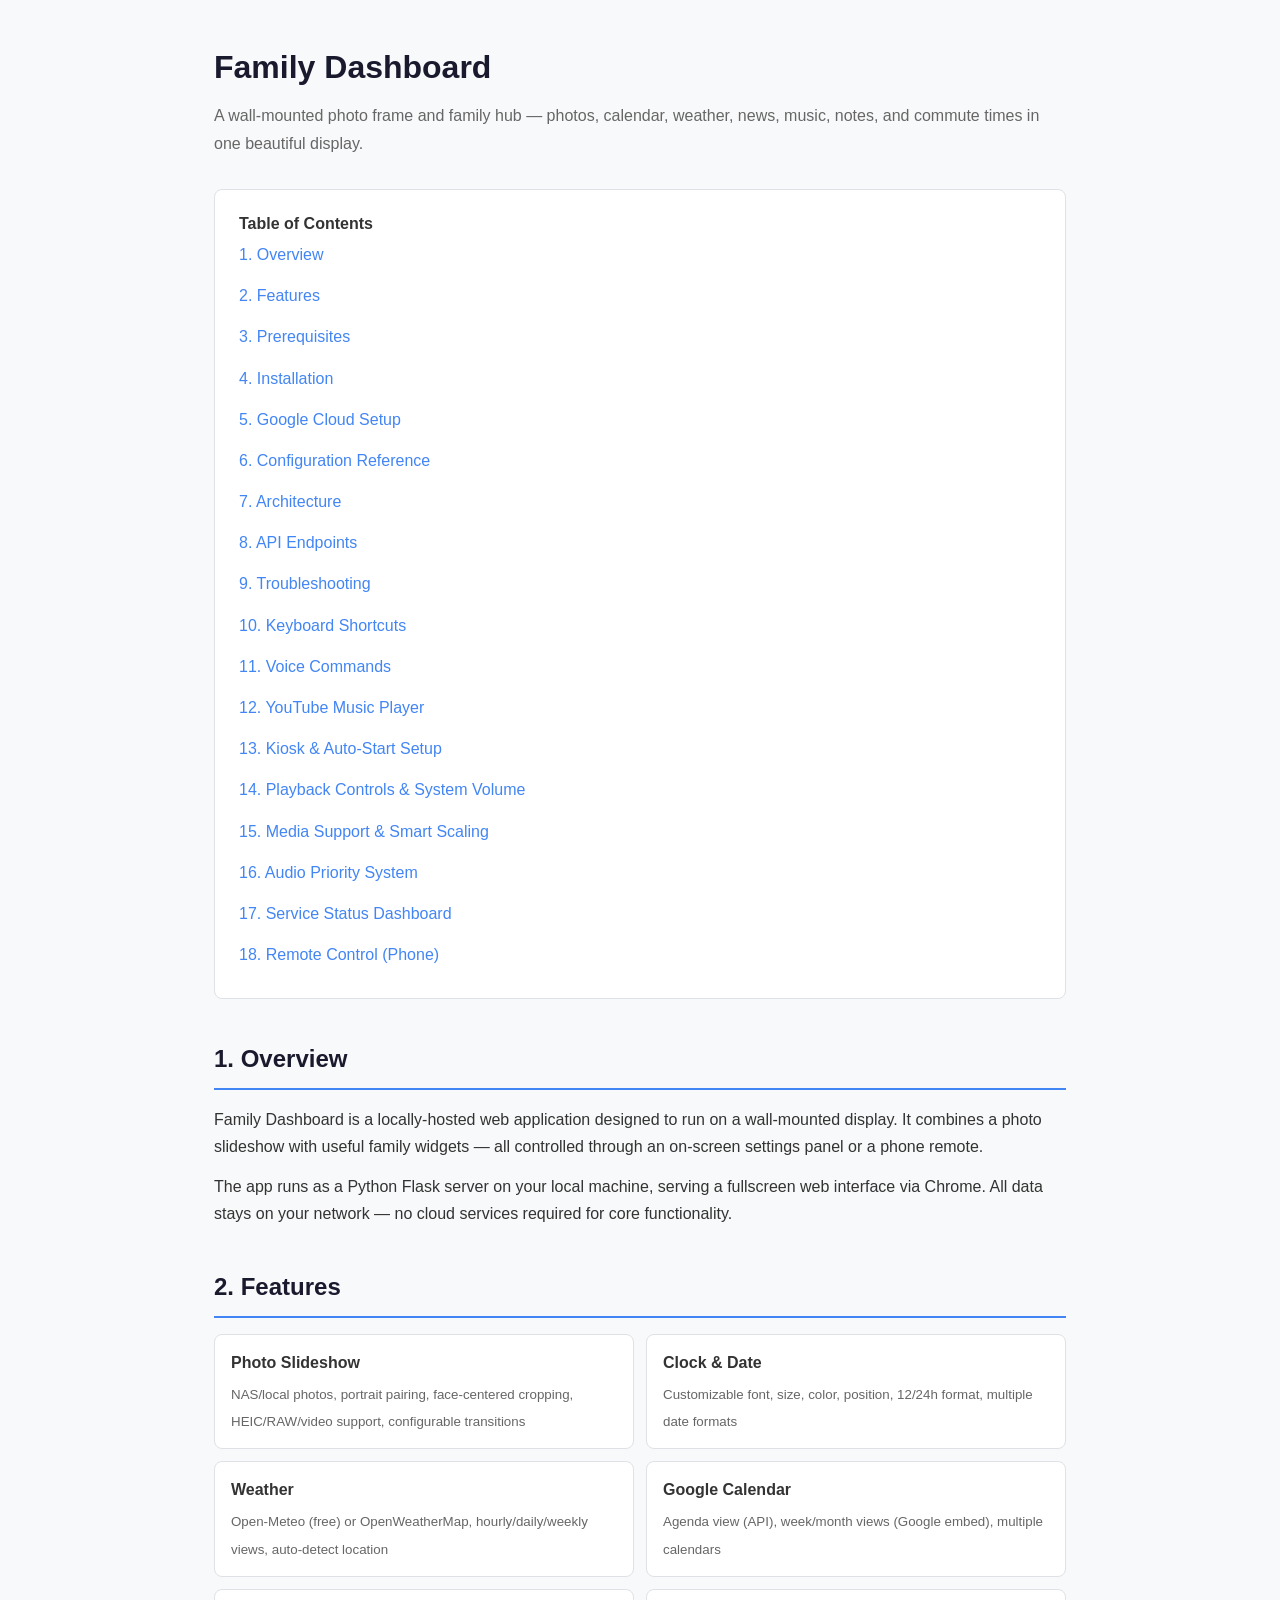
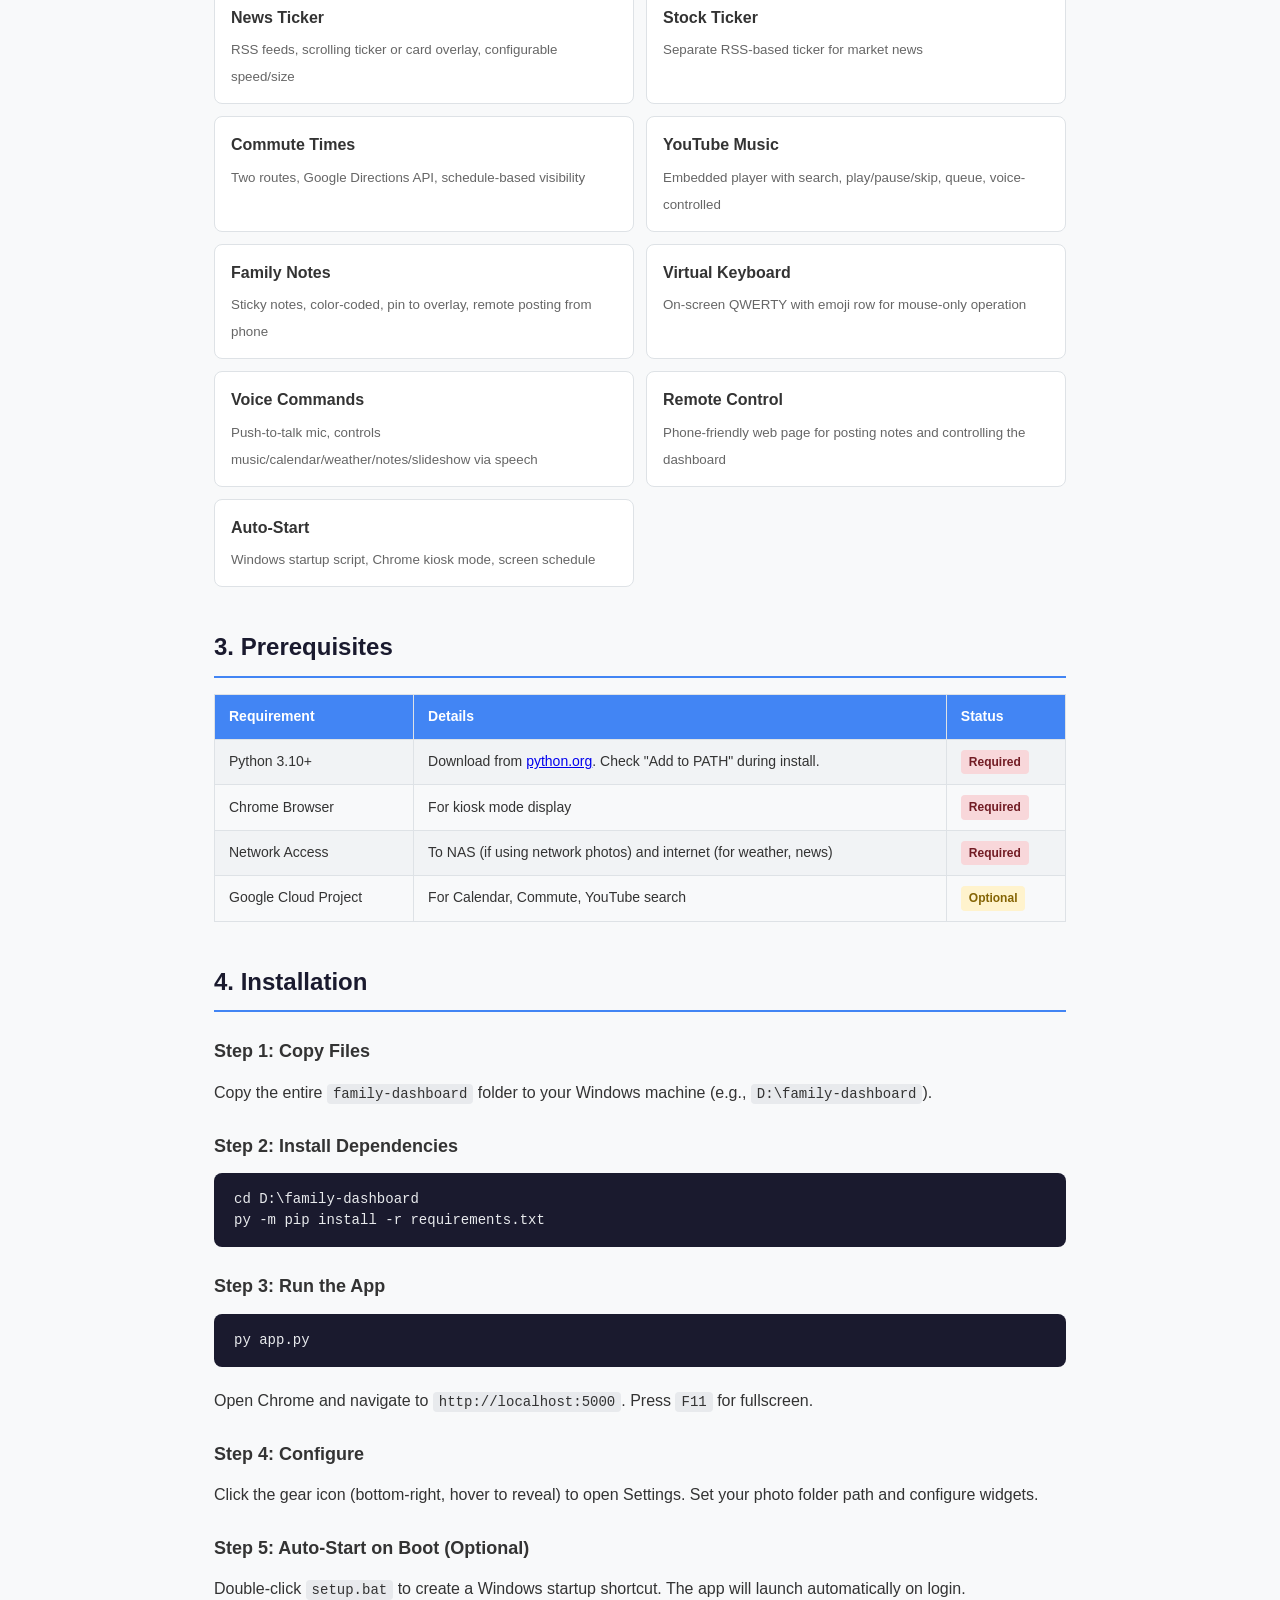
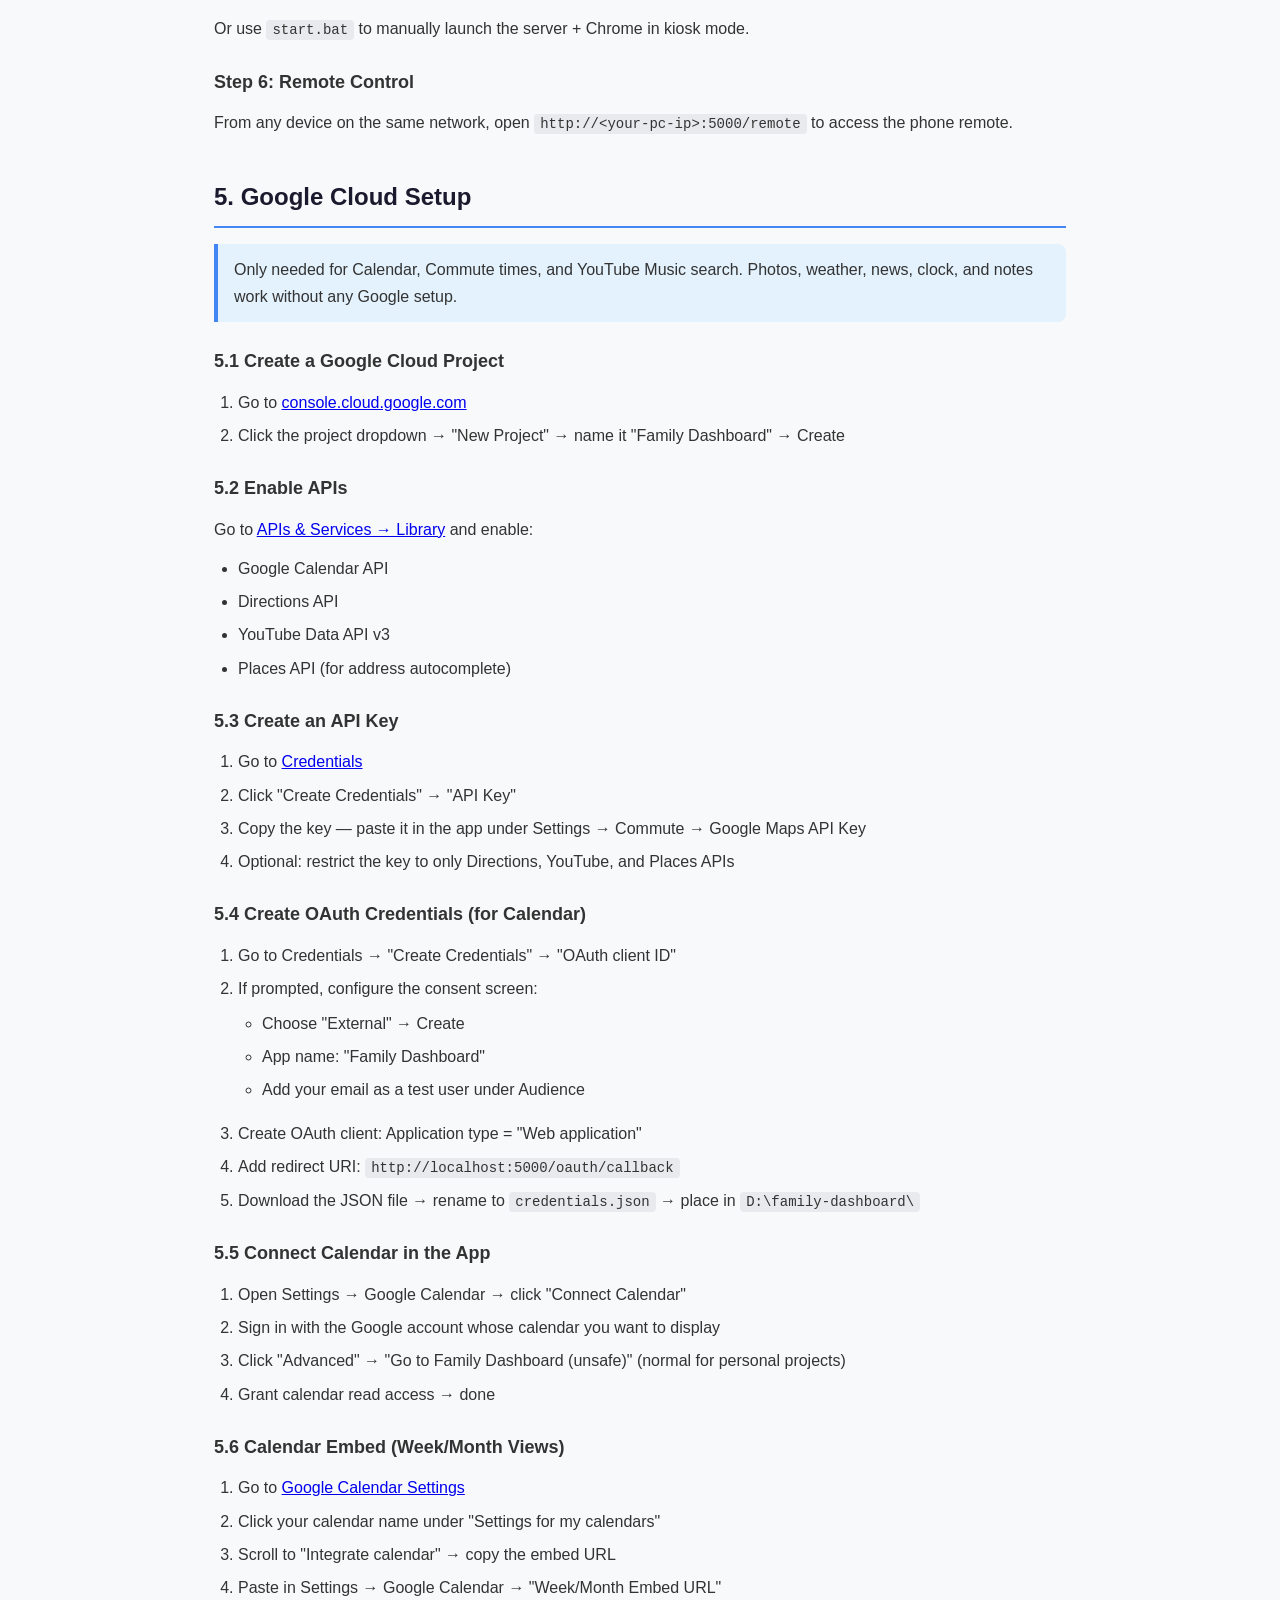
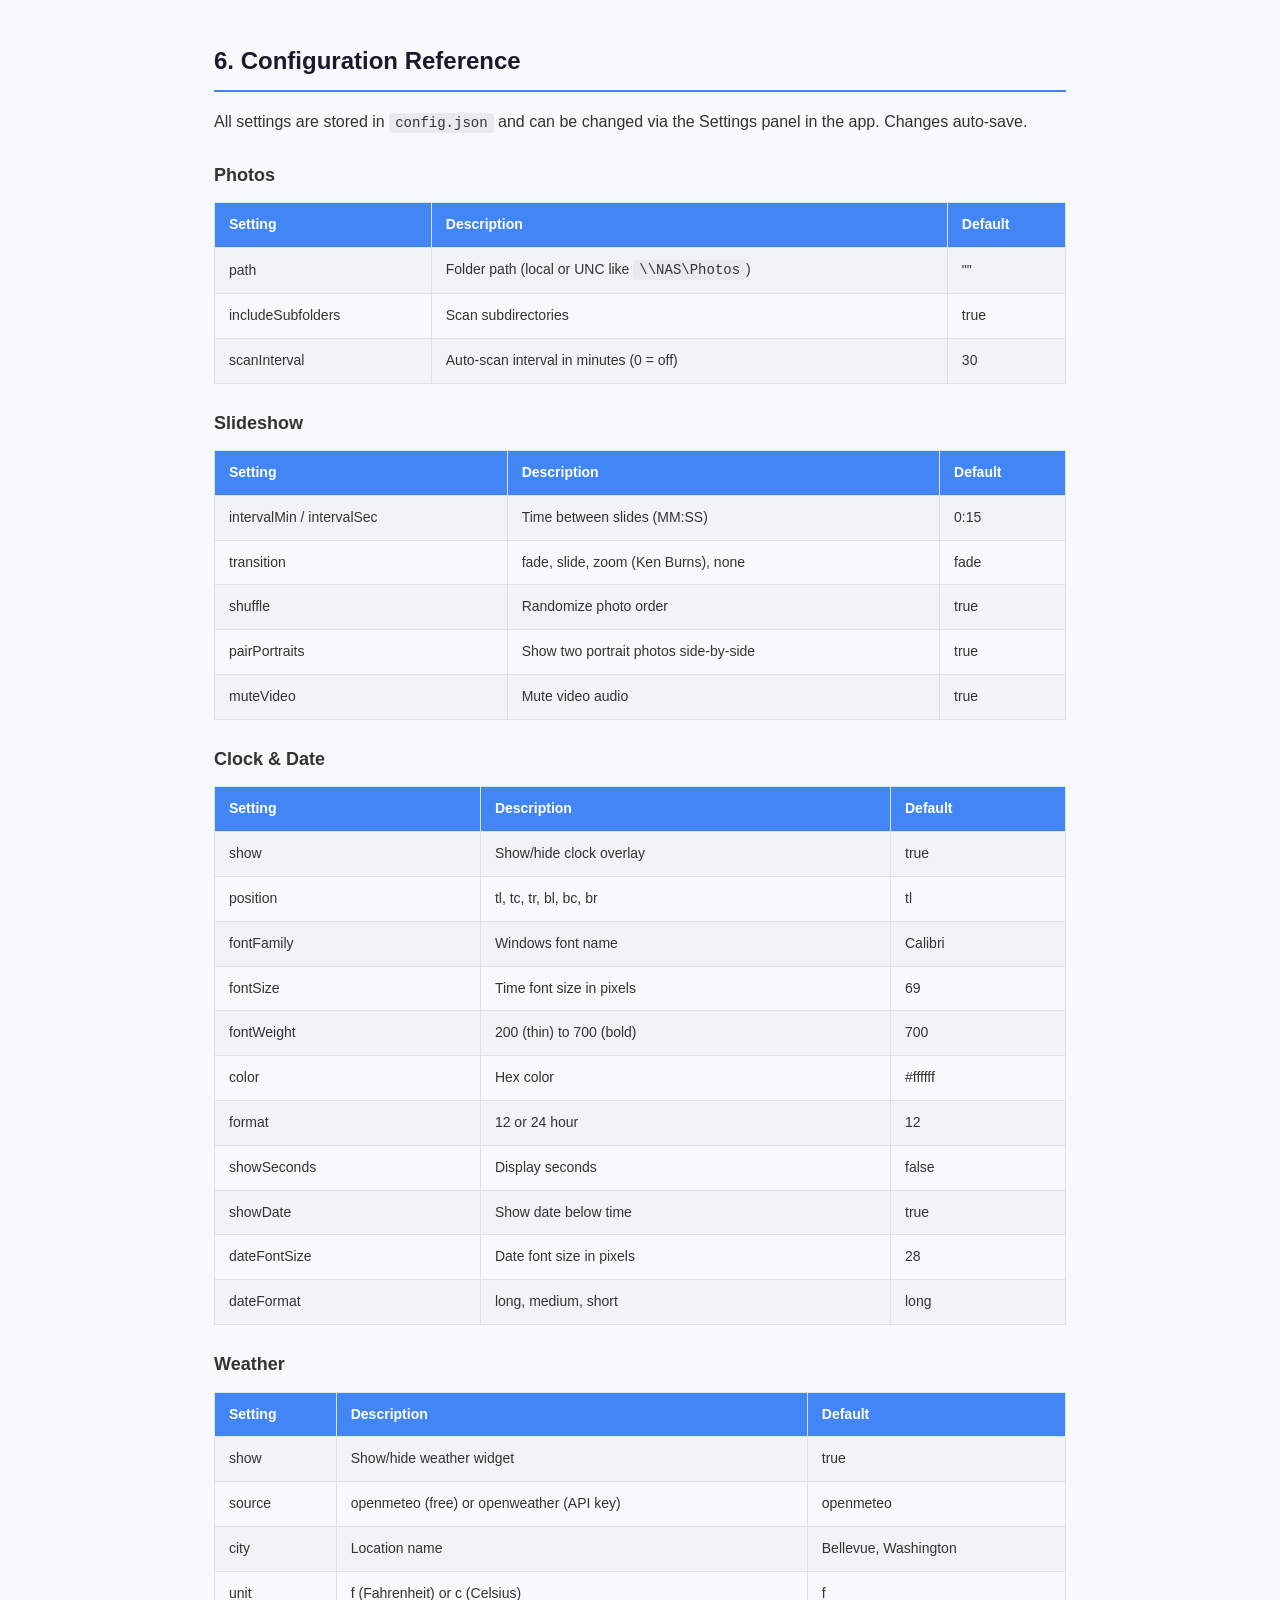
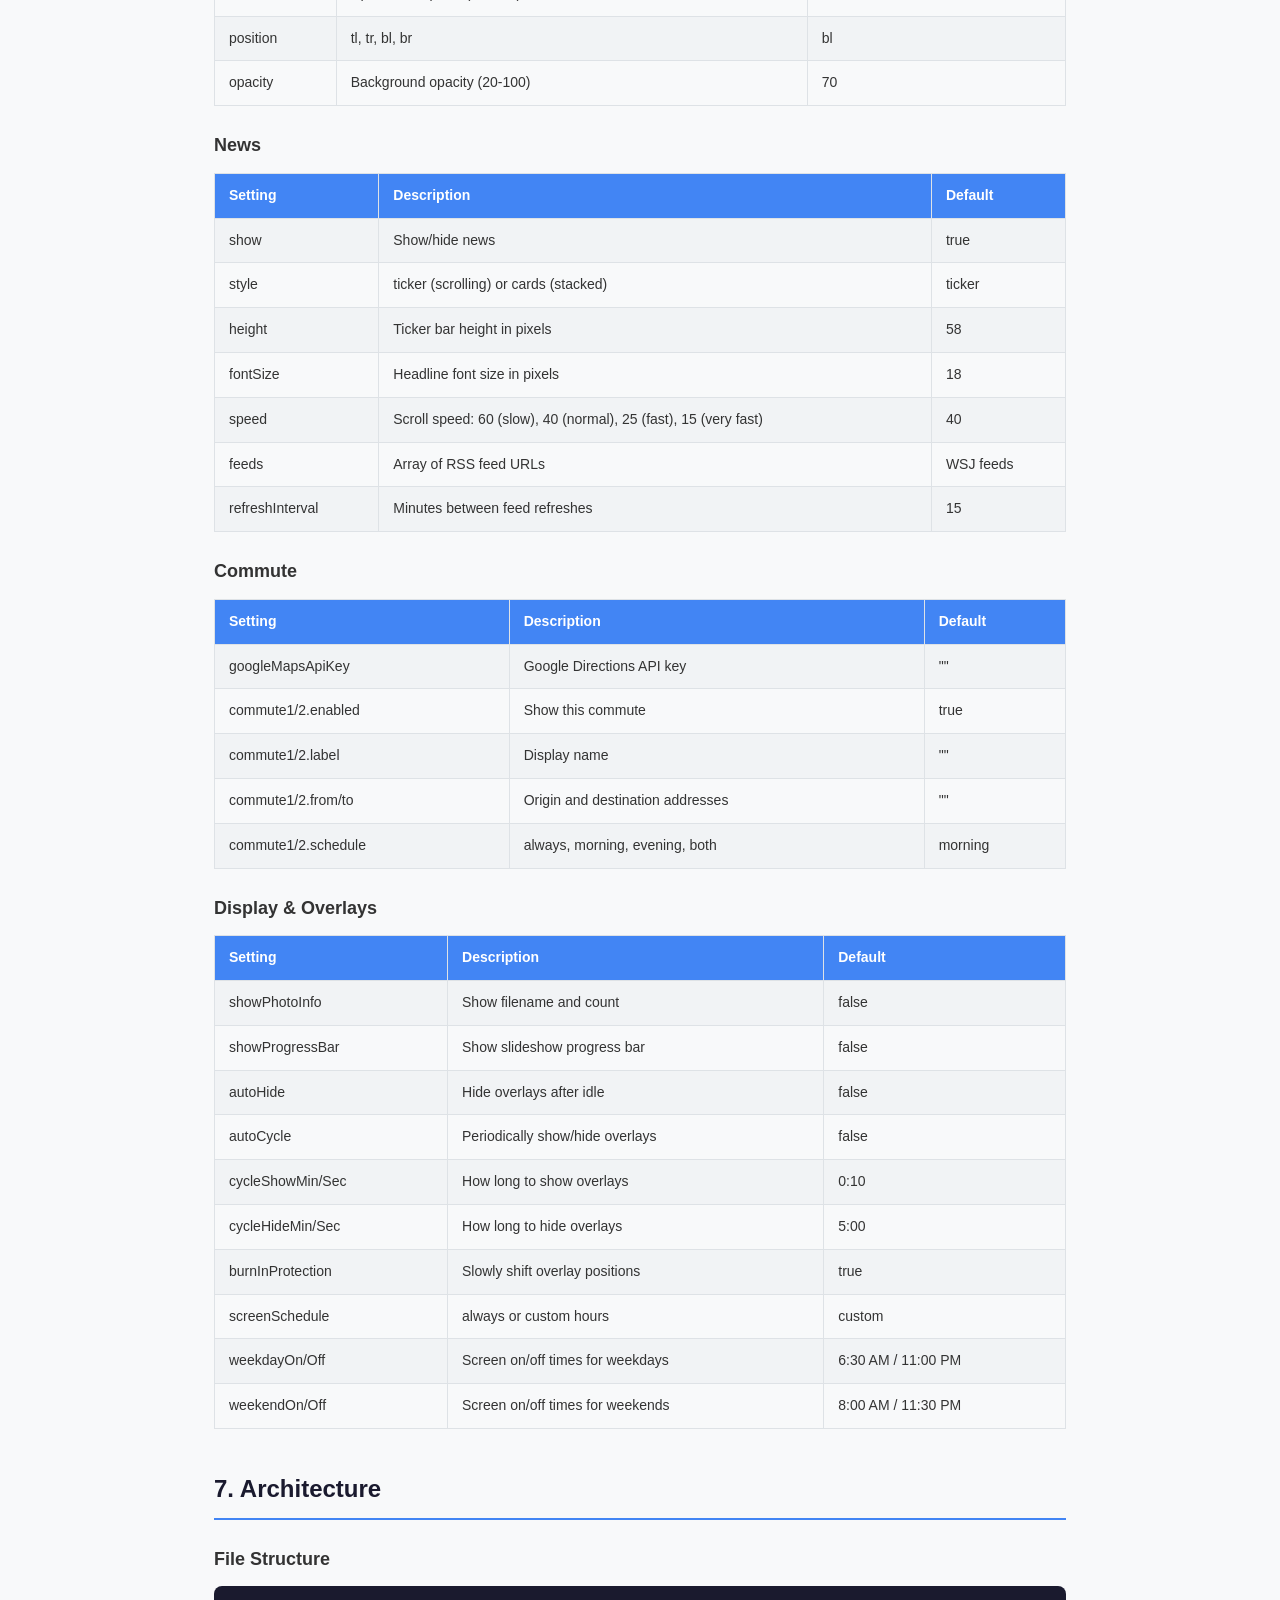
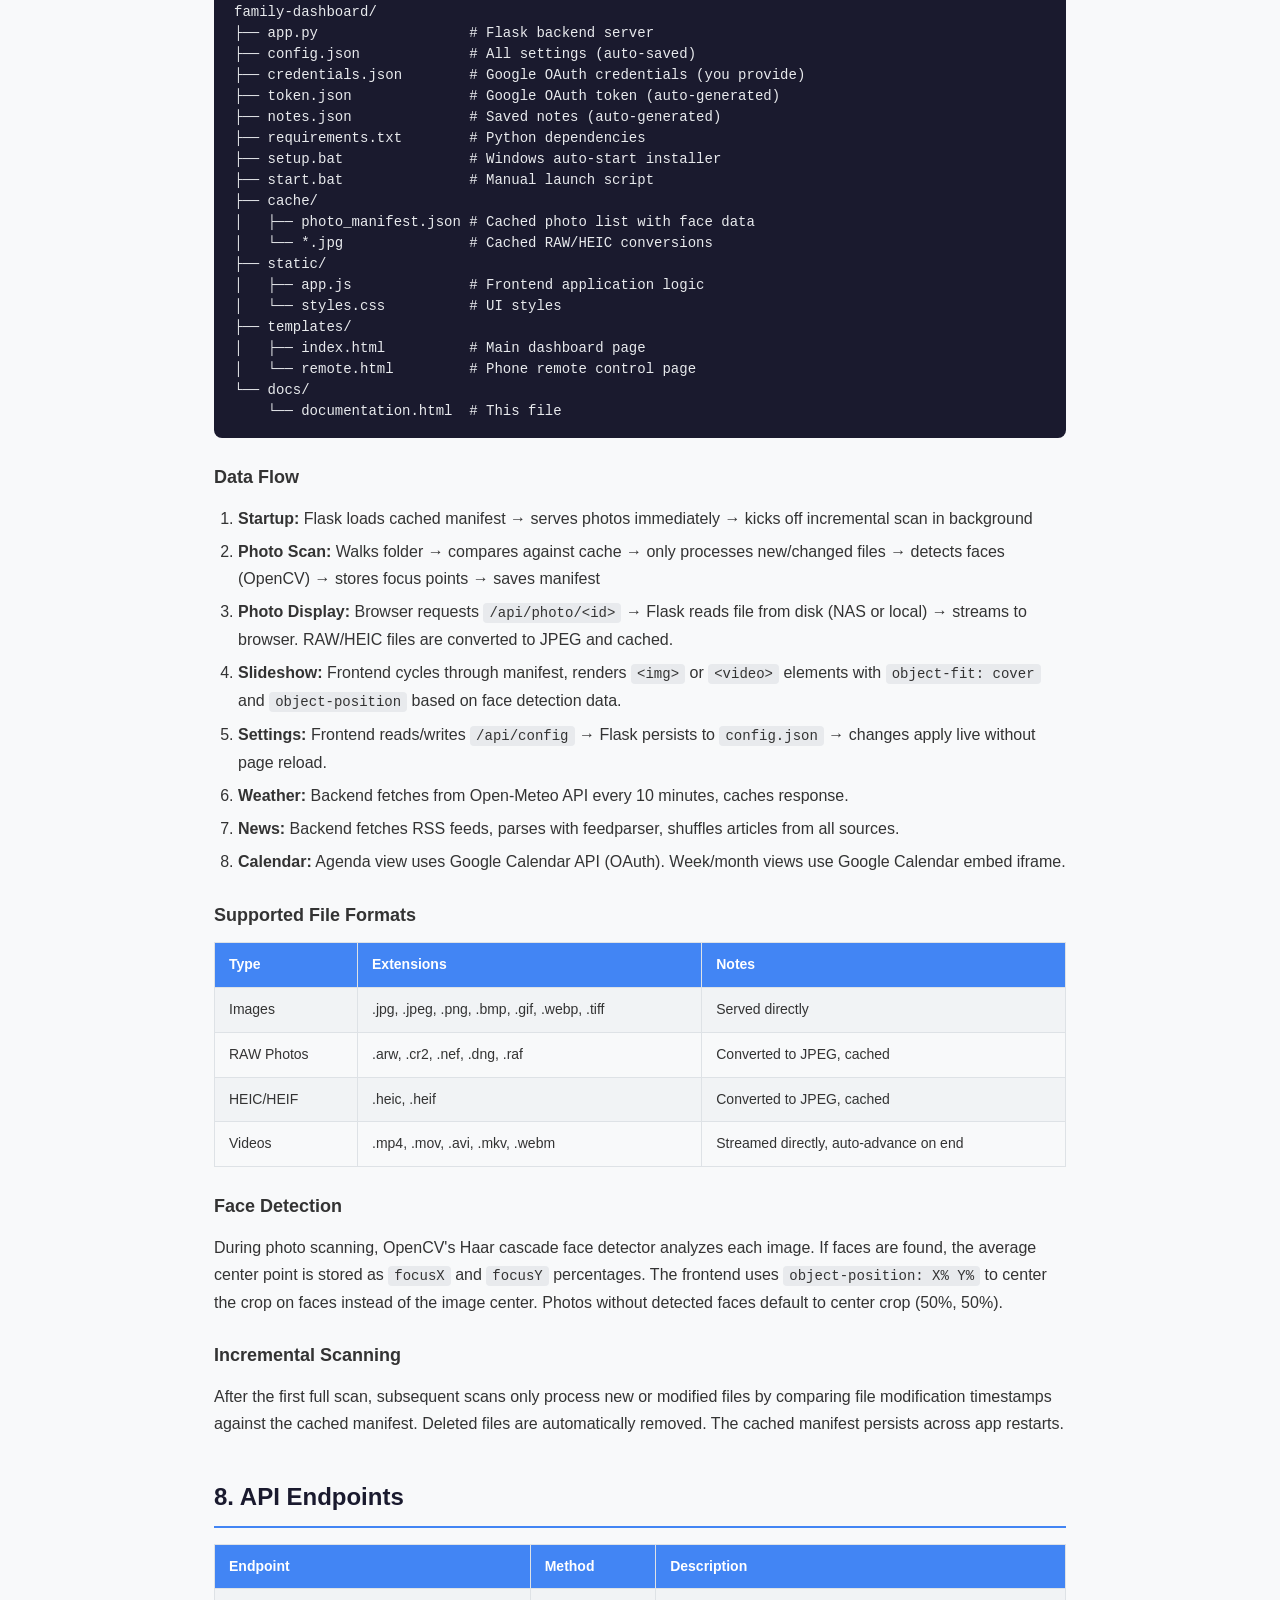
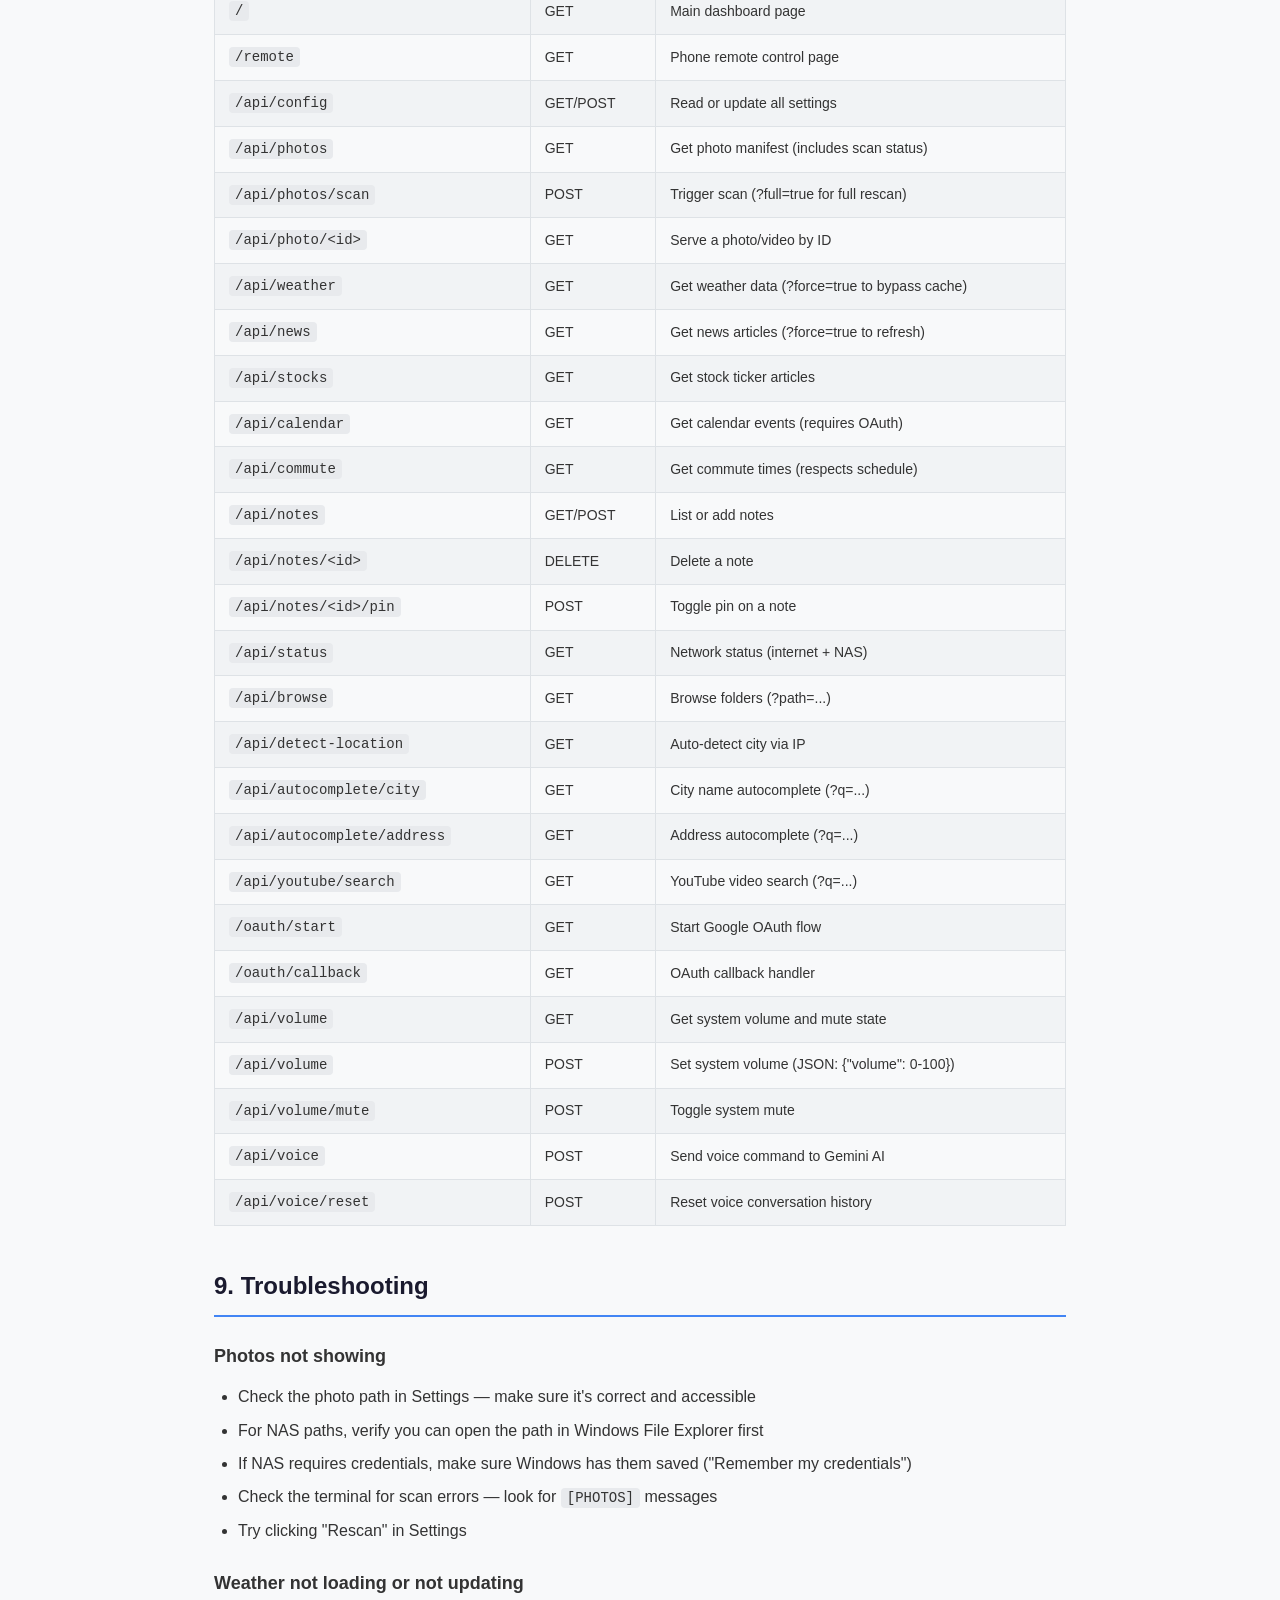
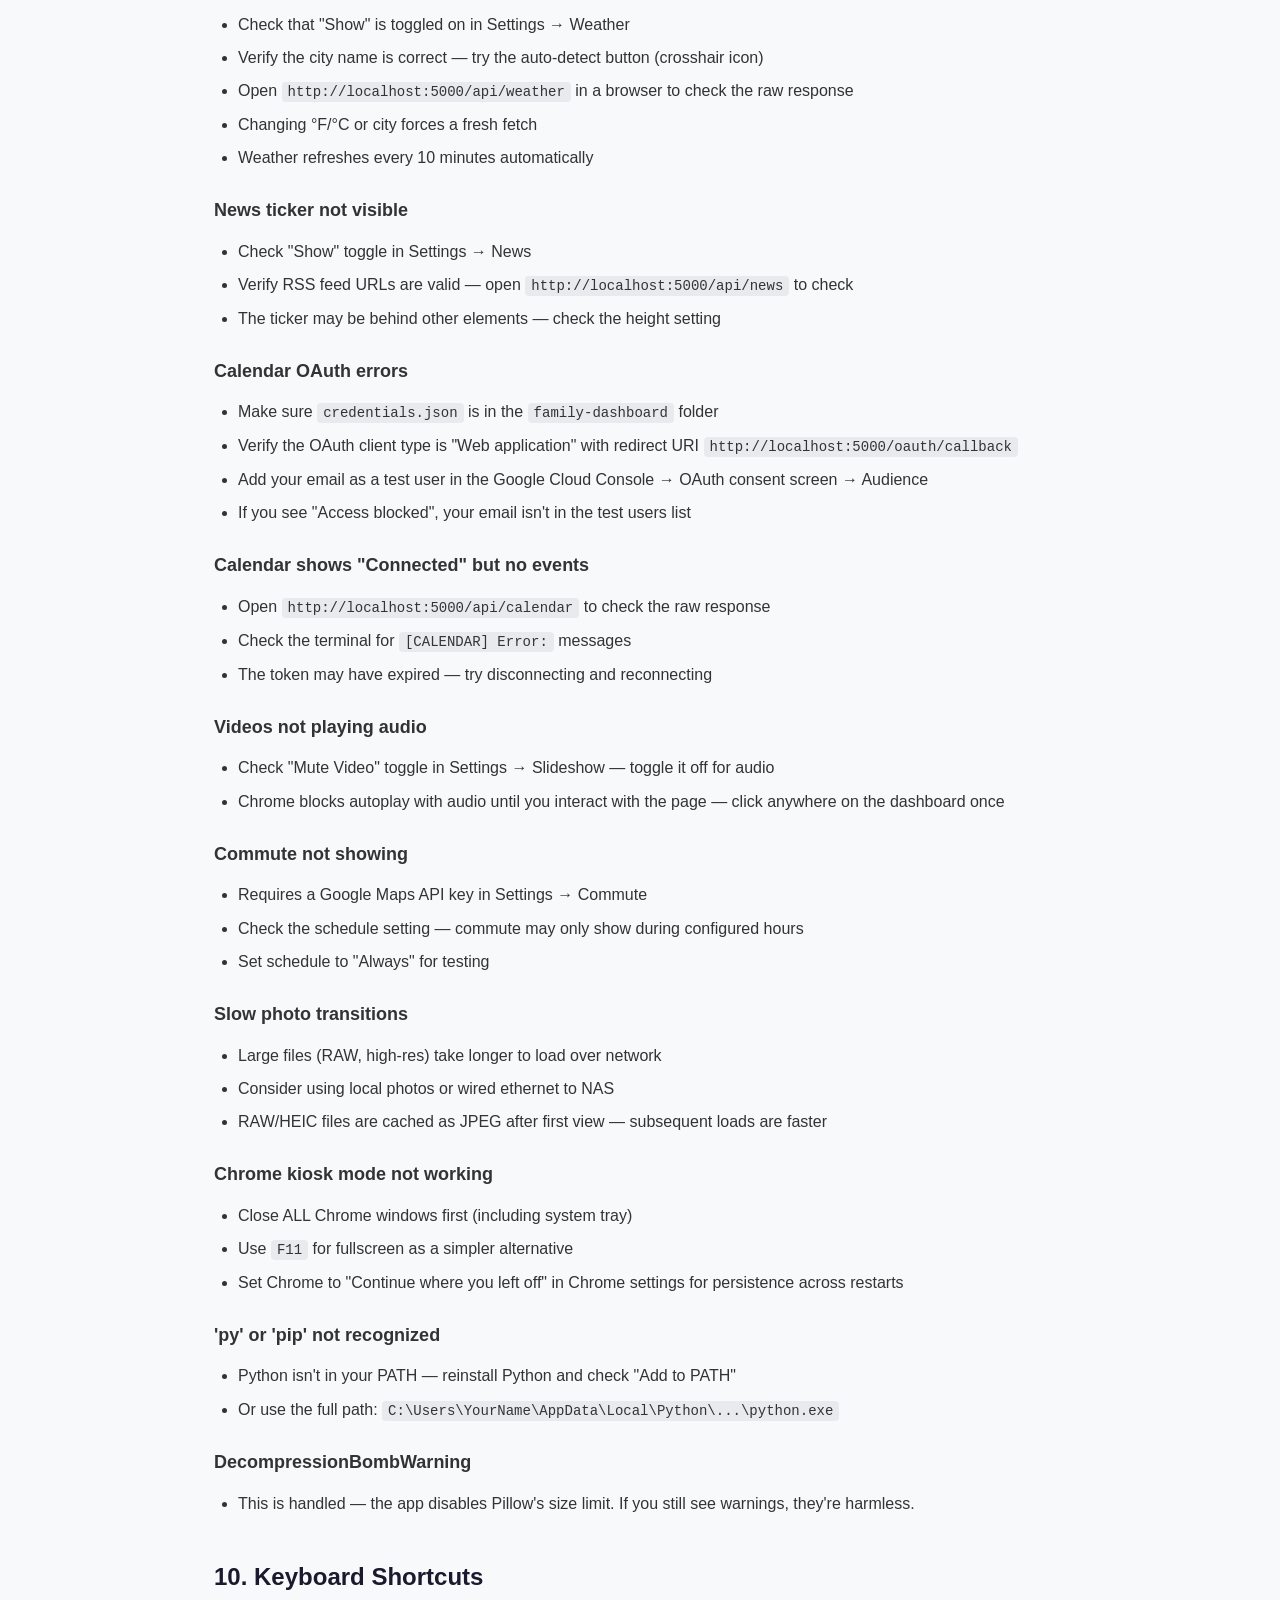
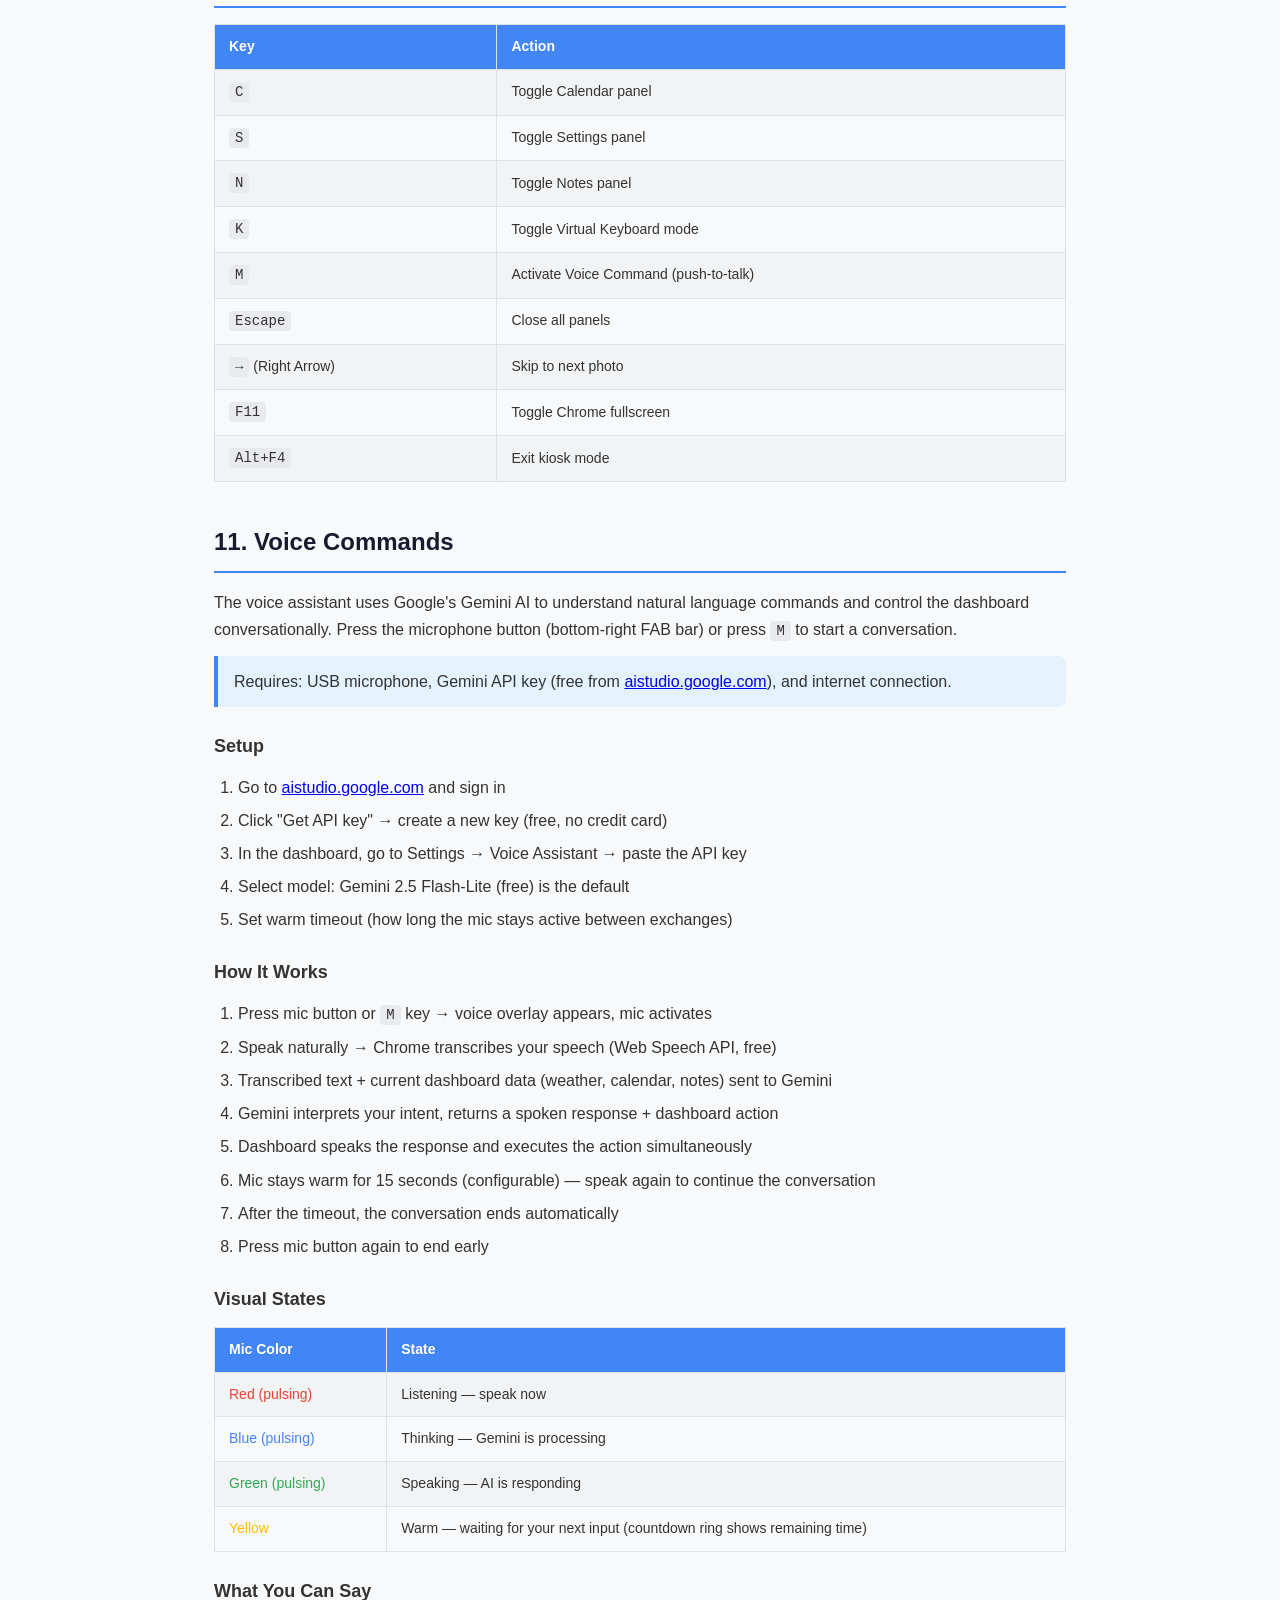
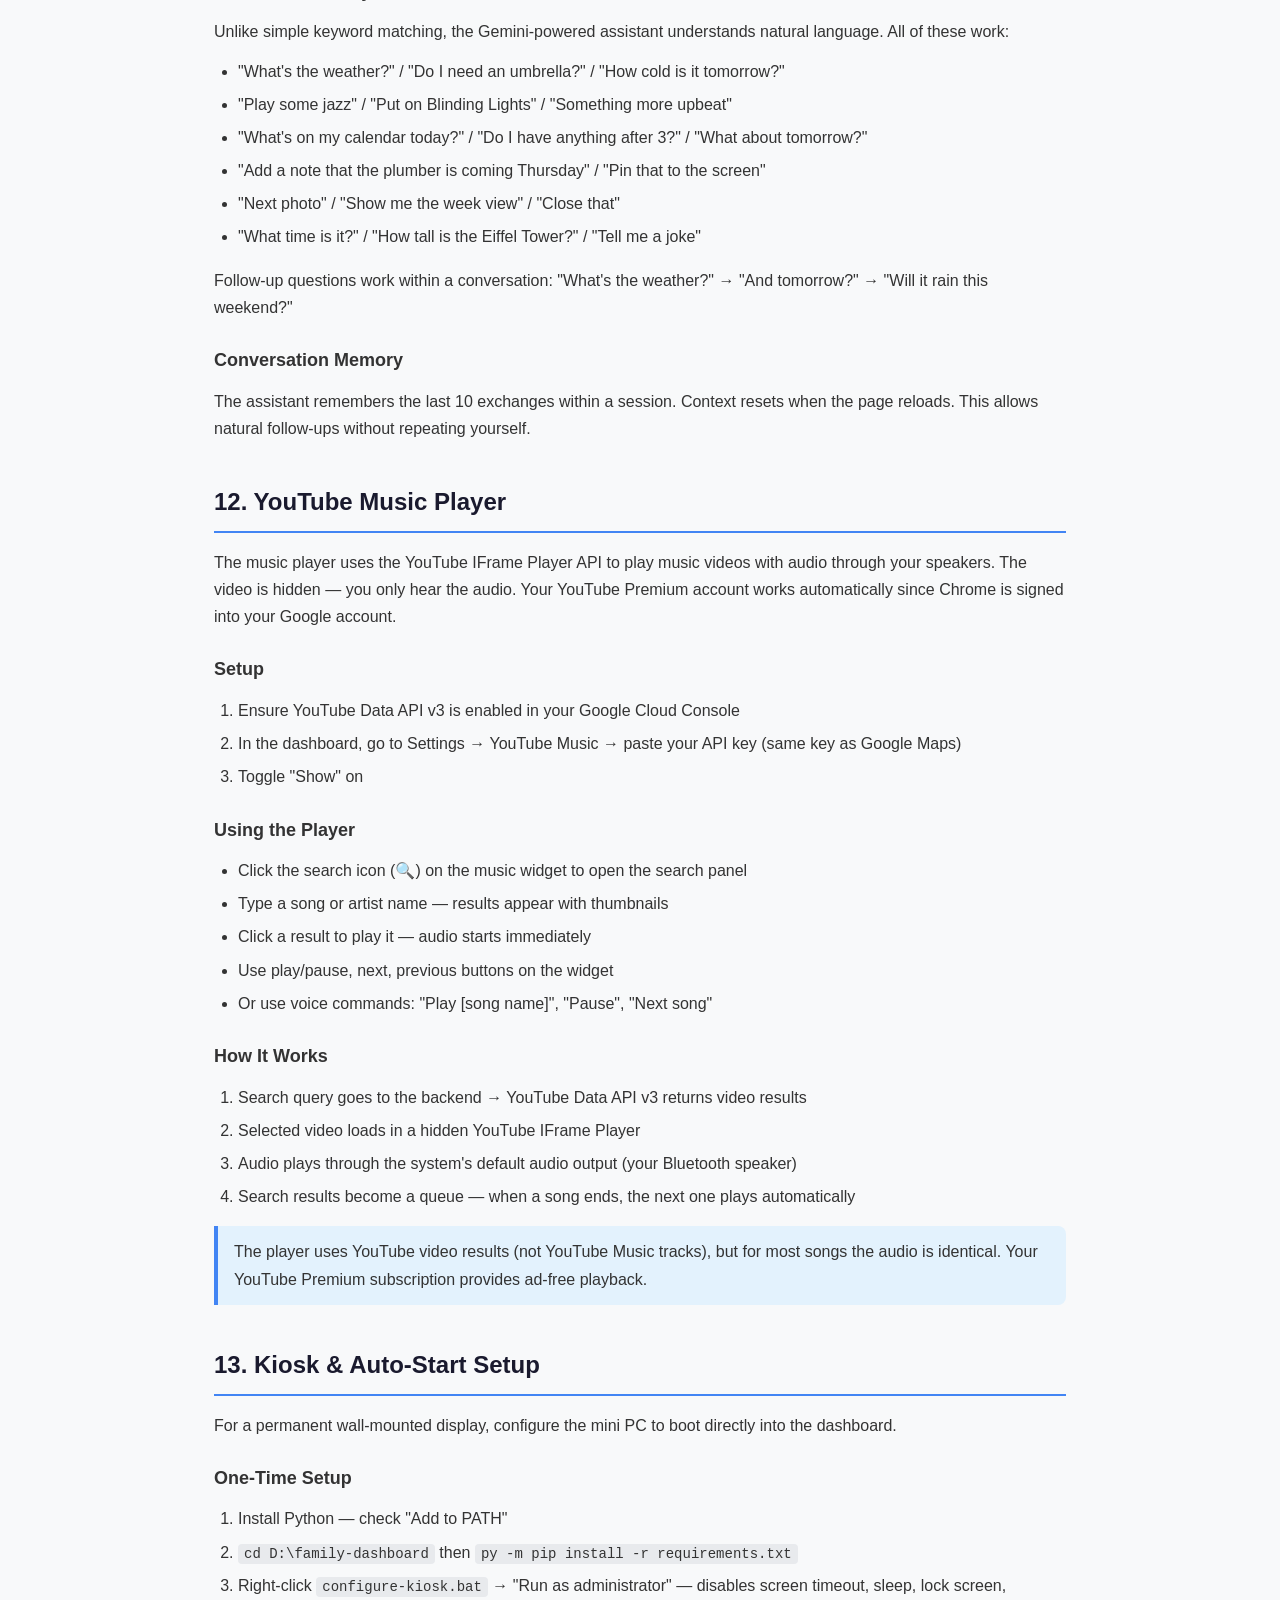
==== docs/documentation.html @ a59045c4 "feat: Family Dashboard v1.0 Wall-mounted photo frame and family hub with photo slideshow, weather, c" ====
<!DOCTYPE html>
<html lang="en">
<head>
<meta charset="UTF-8">
<meta name="viewport" content="width=device-width, initial-scale=1.0">
<title>Family Dashboard — Documentation</title>
<style>
* { margin: 0; padding: 0; box-sizing: border-box; }
body { font-family: 'Segoe UI', Arial, sans-serif; background: #f8f9fa; color: #333; line-height: 1.7; }
.container { max-width: 900px; margin: 0 auto; padding: 40px 24px; }
h1 { font-size: 32px; margin-bottom: 8px; color: #1a1a2e; }
h2 { font-size: 24px; margin: 40px 0 16px; color: #1a1a2e; border-bottom: 2px solid #4285f4; padding-bottom: 8px; }
h3 { font-size: 18px; margin: 24px 0 12px; color: #333; }
p { margin-bottom: 12px; }
.subtitle { color: #666; font-size: 16px; margin-bottom: 32px; }
code { background: #e8eaed; padding: 2px 6px; border-radius: 4px; font-family: Consolas, monospace; font-size: 14px; }
pre { background: #1a1a2e; color: #e8eaed; padding: 16px 20px; border-radius: 8px; overflow-x: auto; margin: 12px 0 20px; font-size: 13px; line-height: 1.5; }
pre code { background: none; padding: 0; }
table { width: 100%; border-collapse: collapse; margin: 12px 0 20px; }
th, td { padding: 10px 14px; text-align: left; border: 1px solid #dee2e6; font-size: 14px; }
th { background: #4285f4; color: #fff; font-weight: 600; }
tr:nth-child(even) { background: #f1f3f5; }
ul, ol { margin: 8px 0 16px 24px; }
li { margin-bottom: 6px; }
.badge { display: inline-block; padding: 2px 8px; border-radius: 4px; font-size: 12px; font-weight: 600; }
.badge-free { background: #d4edda; color: #155724; }
.badge-optional { background: #fff3cd; color: #856404; }
.badge-required { background: #f8d7da; color: #721c24; }
.note { background: #e3f2fd; border-left: 4px solid #4285f4; padding: 12px 16px; border-radius: 0 8px 8px 0; margin: 12px 0 20px; }
.warning { background: #fff8e1; border-left: 4px solid #ffc107; padding: 12px 16px; border-radius: 0 8px 8px 0; margin: 12px 0 20px; }
.toc { background: #fff; border: 1px solid #dee2e6; border-radius: 8px; padding: 20px 24px; margin: 20px 0 32px; }
.toc a { color: #4285f4; text-decoration: none; }
.toc a:hover { text-decoration: underline; }
.toc ul { list-style: none; margin: 0; padding: 0; }
.toc li { padding: 4px 0; }
.toc li li { padding-left: 20px; }
.feature-grid { display: grid; grid-template-columns: 1fr 1fr; gap: 12px; margin: 16px 0; }
.feature-card { background: #fff; border: 1px solid #dee2e6; border-radius: 8px; padding: 14px 16px; }
.feature-card strong { display: block; margin-bottom: 4px; }
.feature-card small { color: #666; }
</style>
</head>
<body>
<div class="container">

<h1>Family Dashboard</h1>
<p class="subtitle">A wall-mounted photo frame and family hub — photos, calendar, weather, news, music, notes, and commute times in one beautiful display.</p>

<div class="toc">
<strong>Table of Contents</strong>
<ul>
<li><a href="#overview">1. Overview</a></li>
<li><a href="#features">2. Features</a></li>
<li><a href="#prerequisites">3. Prerequisites</a></li>
<li><a href="#installation">4. Installation</a></li>
<li><a href="#google-setup">5. Google Cloud Setup</a></li>
<li><a href="#configuration">6. Configuration Reference</a></li>
<li><a href="#architecture">7. Architecture</a></li>
<li><a href="#api">8. API Endpoints</a></li>
<li><a href="#troubleshooting">9. Troubleshooting</a></li>
<li><a href="#keyboard">10. Keyboard Shortcuts</a></li>
<li><a href="#voice">11. Voice Commands</a></li>
<li><a href="#music">12. YouTube Music Player</a></li>
<li><a href="#kiosk">13. Kiosk & Auto-Start Setup</a></li>
<li><a href="#playback">14. Playback Controls & System Volume</a></li>
<li><a href="#media">15. Media Support & Smart Scaling</a></li>
<li><a href="#audio">16. Audio Priority System</a></li>
<li><a href="#status">17. Service Status Dashboard</a></li>
<li><a href="#remote">18. Remote Control (Phone)</a></li>
</ul>
</div>

<h2 id="overview">1. Overview</h2>
<p>Family Dashboard is a locally-hosted web application designed to run on a wall-mounted display. It combines a photo slideshow with useful family widgets — all controlled through an on-screen settings panel or a phone remote.</p>
<p>The app runs as a Python Flask server on your local machine, serving a fullscreen web interface via Chrome. All data stays on your network — no cloud services required for core functionality.</p>

<h2 id="features">2. Features</h2>
<div class="feature-grid">
<div class="feature-card"><strong>Photo Slideshow</strong><small>NAS/local photos, portrait pairing, face-centered cropping, HEIC/RAW/video support, configurable transitions</small></div>
<div class="feature-card"><strong>Clock & Date</strong><small>Customizable font, size, color, position, 12/24h format, multiple date formats</small></div>
<div class="feature-card"><strong>Weather</strong><small>Open-Meteo (free) or OpenWeatherMap, hourly/daily/weekly views, auto-detect location</small></div>
<div class="feature-card"><strong>Google Calendar</strong><small>Agenda view (API), week/month views (Google embed), multiple calendars</small></div>
<div class="feature-card"><strong>News Ticker</strong><small>RSS feeds, scrolling ticker or card overlay, configurable speed/size</small></div>
<div class="feature-card"><strong>Stock Ticker</strong><small>Separate RSS-based ticker for market news</small></div>
<div class="feature-card"><strong>Commute Times</strong><small>Two routes, Google Directions API, schedule-based visibility</small></div>
<div class="feature-card"><strong>YouTube Music</strong><small>Embedded player with search, play/pause/skip, queue, voice-controlled</small></div>
<div class="feature-card"><strong>Family Notes</strong><small>Sticky notes, color-coded, pin to overlay, remote posting from phone</small></div>
<div class="feature-card"><strong>Virtual Keyboard</strong><small>On-screen QWERTY with emoji row for mouse-only operation</small></div>
<div class="feature-card"><strong>Voice Commands</strong><small>Push-to-talk mic, controls music/calendar/weather/notes/slideshow via speech</small></div>
<div class="feature-card"><strong>Remote Control</strong><small>Phone-friendly web page for posting notes and controlling the dashboard</small></div>
<div class="feature-card"><strong>Auto-Start</strong><small>Windows startup script, Chrome kiosk mode, screen schedule</small></div>
</div>

<h2 id="prerequisites">3. Prerequisites</h2>
<table>
<tr><th>Requirement</th><th>Details</th><th>Status</th></tr>
<tr><td>Python 3.10+</td><td>Download from <a href="https://python.org/downloads">python.org</a>. Check "Add to PATH" during install.</td><td><span class="badge badge-required">Required</span></td></tr>
<tr><td>Chrome Browser</td><td>For kiosk mode display</td><td><span class="badge badge-required">Required</span></td></tr>
<tr><td>Network Access</td><td>To NAS (if using network photos) and internet (for weather, news)</td><td><span class="badge badge-required">Required</span></td></tr>
<tr><td>Google Cloud Project</td><td>For Calendar, Commute, YouTube search</td><td><span class="badge badge-optional">Optional</span></td></tr>
</table>

<h2 id="installation">4. Installation</h2>
<h3>Step 1: Copy Files</h3>
<p>Copy the entire <code>family-dashboard</code> folder to your Windows machine (e.g., <code>D:\family-dashboard</code>).</p>

<h3>Step 2: Install Dependencies</h3>
<pre><code>cd D:\family-dashboard
py -m pip install -r requirements.txt</code></pre>

<h3>Step 3: Run the App</h3>
<pre><code>py app.py</code></pre>
<p>Open Chrome and navigate to <code>http://localhost:5000</code>. Press <code>F11</code> for fullscreen.</p>

<h3>Step 4: Configure</h3>
<p>Click the gear icon (bottom-right, hover to reveal) to open Settings. Set your photo folder path and configure widgets.</p>

<h3>Step 5: Auto-Start on Boot (Optional)</h3>
<p>Double-click <code>setup.bat</code> to create a Windows startup shortcut. The app will launch automatically on login.</p>
<p>Or use <code>start.bat</code> to manually launch the server + Chrome in kiosk mode.</p>

<h3>Step 6: Remote Control</h3>
<p>From any device on the same network, open <code>http://&lt;your-pc-ip&gt;:5000/remote</code> to access the phone remote.</p>

<h2 id="google-setup">5. Google Cloud Setup</h2>
<div class="note">Only needed for Calendar, Commute times, and YouTube Music search. Photos, weather, news, clock, and notes work without any Google setup.</div>

<h3>5.1 Create a Google Cloud Project</h3>
<ol>
<li>Go to <a href="https://console.cloud.google.com">console.cloud.google.com</a></li>
<li>Click the project dropdown → "New Project" → name it "Family Dashboard" → Create</li>
</ol>

<h3>5.2 Enable APIs</h3>
<p>Go to <a href="https://console.cloud.google.com/apis/library">APIs & Services → Library</a> and enable:</p>
<ul>
<li>Google Calendar API</li>
<li>Directions API</li>
<li>YouTube Data API v3</li>
<li>Places API (for address autocomplete)</li>
</ul>

<h3>5.3 Create an API Key</h3>
<ol>
<li>Go to <a href="https://console.cloud.google.com/apis/credentials">Credentials</a></li>
<li>Click "Create Credentials" → "API Key"</li>
<li>Copy the key — paste it in the app under Settings → Commute → Google Maps API Key</li>
<li>Optional: restrict the key to only Directions, YouTube, and Places APIs</li>
</ol>

<h3>5.4 Create OAuth Credentials (for Calendar)</h3>
<ol>
<li>Go to Credentials → "Create Credentials" → "OAuth client ID"</li>
<li>If prompted, configure the consent screen:
    <ul>
    <li>Choose "External" → Create</li>
    <li>App name: "Family Dashboard"</li>
    <li>Add your email as a test user under Audience</li>
    </ul>
</li>
<li>Create OAuth client: Application type = "Web application"</li>
<li>Add redirect URI: <code>http://localhost:5000/oauth/callback</code></li>
<li>Download the JSON file → rename to <code>credentials.json</code> → place in <code>D:\family-dashboard\</code></li>
</ol>

<h3>5.5 Connect Calendar in the App</h3>
<ol>
<li>Open Settings → Google Calendar → click "Connect Calendar"</li>
<li>Sign in with the Google account whose calendar you want to display</li>
<li>Click "Advanced" → "Go to Family Dashboard (unsafe)" (normal for personal projects)</li>
<li>Grant calendar read access → done</li>
</ol>

<h3>5.6 Calendar Embed (Week/Month Views)</h3>
<ol>
<li>Go to <a href="https://calendar.google.com/calendar/r/settings">Google Calendar Settings</a></li>
<li>Click your calendar name under "Settings for my calendars"</li>
<li>Scroll to "Integrate calendar" → copy the embed URL</li>
<li>Paste in Settings → Google Calendar → "Week/Month Embed URL"</li>
</ol>

<h2 id="configuration">6. Configuration Reference</h2>
<p>All settings are stored in <code>config.json</code> and can be changed via the Settings panel in the app. Changes auto-save.</p>

<h3>Photos</h3>
<table>
<tr><th>Setting</th><th>Description</th><th>Default</th></tr>
<tr><td>path</td><td>Folder path (local or UNC like <code>\\NAS\Photos</code>)</td><td>""</td></tr>
<tr><td>includeSubfolders</td><td>Scan subdirectories</td><td>true</td></tr>
<tr><td>scanInterval</td><td>Auto-scan interval in minutes (0 = off)</td><td>30</td></tr>
</table>

<h3>Slideshow</h3>
<table>
<tr><th>Setting</th><th>Description</th><th>Default</th></tr>
<tr><td>intervalMin / intervalSec</td><td>Time between slides (MM:SS)</td><td>0:15</td></tr>
<tr><td>transition</td><td>fade, slide, zoom (Ken Burns), none</td><td>fade</td></tr>
<tr><td>shuffle</td><td>Randomize photo order</td><td>true</td></tr>
<tr><td>pairPortraits</td><td>Show two portrait photos side-by-side</td><td>true</td></tr>
<tr><td>muteVideo</td><td>Mute video audio</td><td>true</td></tr>
</table>

<h3>Clock & Date</h3>
<table>
<tr><th>Setting</th><th>Description</th><th>Default</th></tr>
<tr><td>show</td><td>Show/hide clock overlay</td><td>true</td></tr>
<tr><td>position</td><td>tl, tc, tr, bl, bc, br</td><td>tl</td></tr>
<tr><td>fontFamily</td><td>Windows font name</td><td>Calibri</td></tr>
<tr><td>fontSize</td><td>Time font size in pixels</td><td>69</td></tr>
<tr><td>fontWeight</td><td>200 (thin) to 700 (bold)</td><td>700</td></tr>
<tr><td>color</td><td>Hex color</td><td>#ffffff</td></tr>
<tr><td>format</td><td>12 or 24 hour</td><td>12</td></tr>
<tr><td>showSeconds</td><td>Display seconds</td><td>false</td></tr>
<tr><td>showDate</td><td>Show date below time</td><td>true</td></tr>
<tr><td>dateFontSize</td><td>Date font size in pixels</td><td>28</td></tr>
<tr><td>dateFormat</td><td>long, medium, short</td><td>long</td></tr>
</table>

<h3>Weather</h3>
<table>
<tr><th>Setting</th><th>Description</th><th>Default</th></tr>
<tr><td>show</td><td>Show/hide weather widget</td><td>true</td></tr>
<tr><td>source</td><td>openmeteo (free) or openweather (API key)</td><td>openmeteo</td></tr>
<tr><td>city</td><td>Location name</td><td>Bellevue, Washington</td></tr>
<tr><td>unit</td><td>f (Fahrenheit) or c (Celsius)</td><td>f</td></tr>
<tr><td>position</td><td>tl, tr, bl, br</td><td>bl</td></tr>
<tr><td>opacity</td><td>Background opacity (20-100)</td><td>70</td></tr>
</table>

<h3>News</h3>
<table>
<tr><th>Setting</th><th>Description</th><th>Default</th></tr>
<tr><td>show</td><td>Show/hide news</td><td>true</td></tr>
<tr><td>style</td><td>ticker (scrolling) or cards (stacked)</td><td>ticker</td></tr>
<tr><td>height</td><td>Ticker bar height in pixels</td><td>58</td></tr>
<tr><td>fontSize</td><td>Headline font size in pixels</td><td>18</td></tr>
<tr><td>speed</td><td>Scroll speed: 60 (slow), 40 (normal), 25 (fast), 15 (very fast)</td><td>40</td></tr>
<tr><td>feeds</td><td>Array of RSS feed URLs</td><td>WSJ feeds</td></tr>
<tr><td>refreshInterval</td><td>Minutes between feed refreshes</td><td>15</td></tr>
</table>

<h3>Commute</h3>
<table>
<tr><th>Setting</th><th>Description</th><th>Default</th></tr>
<tr><td>googleMapsApiKey</td><td>Google Directions API key</td><td>""</td></tr>
<tr><td>commute1/2.enabled</td><td>Show this commute</td><td>true</td></tr>
<tr><td>commute1/2.label</td><td>Display name</td><td>""</td></tr>
<tr><td>commute1/2.from/to</td><td>Origin and destination addresses</td><td>""</td></tr>
<tr><td>commute1/2.schedule</td><td>always, morning, evening, both</td><td>morning</td></tr>
</table>

<h3>Display & Overlays</h3>
<table>
<tr><th>Setting</th><th>Description</th><th>Default</th></tr>
<tr><td>showPhotoInfo</td><td>Show filename and count</td><td>false</td></tr>
<tr><td>showProgressBar</td><td>Show slideshow progress bar</td><td>false</td></tr>
<tr><td>autoHide</td><td>Hide overlays after idle</td><td>false</td></tr>
<tr><td>autoCycle</td><td>Periodically show/hide overlays</td><td>false</td></tr>
<tr><td>cycleShowMin/Sec</td><td>How long to show overlays</td><td>0:10</td></tr>
<tr><td>cycleHideMin/Sec</td><td>How long to hide overlays</td><td>5:00</td></tr>
<tr><td>burnInProtection</td><td>Slowly shift overlay positions</td><td>true</td></tr>
<tr><td>screenSchedule</td><td>always or custom hours</td><td>custom</td></tr>
<tr><td>weekdayOn/Off</td><td>Screen on/off times for weekdays</td><td>6:30 AM / 11:00 PM</td></tr>
<tr><td>weekendOn/Off</td><td>Screen on/off times for weekends</td><td>8:00 AM / 11:30 PM</td></tr>
</table>

<h2 id="architecture">7. Architecture</h2>

<h3>File Structure</h3>
<pre><code>family-dashboard/
├── app.py                  # Flask backend server
├── config.json             # All settings (auto-saved)
├── credentials.json        # Google OAuth credentials (you provide)
├── token.json              # Google OAuth token (auto-generated)
├── notes.json              # Saved notes (auto-generated)
├── requirements.txt        # Python dependencies
├── setup.bat               # Windows auto-start installer
├── start.bat               # Manual launch script
├── cache/
│   ├── photo_manifest.json # Cached photo list with face data
│   └── *.jpg               # Cached RAW/HEIC conversions
├── static/
│   ├── app.js              # Frontend application logic
│   └── styles.css          # UI styles
├── templates/
│   ├── index.html          # Main dashboard page
│   └── remote.html         # Phone remote control page
└── docs/
    └── documentation.html  # This file</code></pre>

<h3>Data Flow</h3>
<ol>
<li><strong>Startup:</strong> Flask loads cached manifest → serves photos immediately → kicks off incremental scan in background</li>
<li><strong>Photo Scan:</strong> Walks folder → compares against cache → only processes new/changed files → detects faces (OpenCV) → stores focus points → saves manifest</li>
<li><strong>Photo Display:</strong> Browser requests <code>/api/photo/&lt;id&gt;</code> → Flask reads file from disk (NAS or local) → streams to browser. RAW/HEIC files are converted to JPEG and cached.</li>
<li><strong>Slideshow:</strong> Frontend cycles through manifest, renders <code>&lt;img&gt;</code> or <code>&lt;video&gt;</code> elements with <code>object-fit: cover</code> and <code>object-position</code> based on face detection data.</li>
<li><strong>Settings:</strong> Frontend reads/writes <code>/api/config</code> → Flask persists to <code>config.json</code> → changes apply live without page reload.</li>
<li><strong>Weather:</strong> Backend fetches from Open-Meteo API every 10 minutes, caches response.</li>
<li><strong>News:</strong> Backend fetches RSS feeds, parses with feedparser, shuffles articles from all sources.</li>
<li><strong>Calendar:</strong> Agenda view uses Google Calendar API (OAuth). Week/month views use Google Calendar embed iframe.</li>
</ol>

<h3>Supported File Formats</h3>
<table>
<tr><th>Type</th><th>Extensions</th><th>Notes</th></tr>
<tr><td>Images</td><td>.jpg, .jpeg, .png, .bmp, .gif, .webp, .tiff</td><td>Served directly</td></tr>
<tr><td>RAW Photos</td><td>.arw, .cr2, .nef, .dng, .raf</td><td>Converted to JPEG, cached</td></tr>
<tr><td>HEIC/HEIF</td><td>.heic, .heif</td><td>Converted to JPEG, cached</td></tr>
<tr><td>Videos</td><td>.mp4, .mov, .avi, .mkv, .webm</td><td>Streamed directly, auto-advance on end</td></tr>
</table>

<h3>Face Detection</h3>
<p>During photo scanning, OpenCV's Haar cascade face detector analyzes each image. If faces are found, the average center point is stored as <code>focusX</code> and <code>focusY</code> percentages. The frontend uses <code>object-position: X% Y%</code> to center the crop on faces instead of the image center. Photos without detected faces default to center crop (50%, 50%).</p>

<h3>Incremental Scanning</h3>
<p>After the first full scan, subsequent scans only process new or modified files by comparing file modification timestamps against the cached manifest. Deleted files are automatically removed. The cached manifest persists across app restarts.</p>

<h2 id="api">8. API Endpoints</h2>
<table>
<tr><th>Endpoint</th><th>Method</th><th>Description</th></tr>
<tr><td><code>/</code></td><td>GET</td><td>Main dashboard page</td></tr>
<tr><td><code>/remote</code></td><td>GET</td><td>Phone remote control page</td></tr>
<tr><td><code>/api/config</code></td><td>GET/POST</td><td>Read or update all settings</td></tr>
<tr><td><code>/api/photos</code></td><td>GET</td><td>Get photo manifest (includes scan status)</td></tr>
<tr><td><code>/api/photos/scan</code></td><td>POST</td><td>Trigger scan (?full=true for full rescan)</td></tr>
<tr><td><code>/api/photo/&lt;id&gt;</code></td><td>GET</td><td>Serve a photo/video by ID</td></tr>
<tr><td><code>/api/weather</code></td><td>GET</td><td>Get weather data (?force=true to bypass cache)</td></tr>
<tr><td><code>/api/news</code></td><td>GET</td><td>Get news articles (?force=true to refresh)</td></tr>
<tr><td><code>/api/stocks</code></td><td>GET</td><td>Get stock ticker articles</td></tr>
<tr><td><code>/api/calendar</code></td><td>GET</td><td>Get calendar events (requires OAuth)</td></tr>
<tr><td><code>/api/commute</code></td><td>GET</td><td>Get commute times (respects schedule)</td></tr>
<tr><td><code>/api/notes</code></td><td>GET/POST</td><td>List or add notes</td></tr>
<tr><td><code>/api/notes/&lt;id&gt;</code></td><td>DELETE</td><td>Delete a note</td></tr>
<tr><td><code>/api/notes/&lt;id&gt;/pin</code></td><td>POST</td><td>Toggle pin on a note</td></tr>
<tr><td><code>/api/status</code></td><td>GET</td><td>Network status (internet + NAS)</td></tr>
<tr><td><code>/api/browse</code></td><td>GET</td><td>Browse folders (?path=...)</td></tr>
<tr><td><code>/api/detect-location</code></td><td>GET</td><td>Auto-detect city via IP</td></tr>
<tr><td><code>/api/autocomplete/city</code></td><td>GET</td><td>City name autocomplete (?q=...)</td></tr>
<tr><td><code>/api/autocomplete/address</code></td><td>GET</td><td>Address autocomplete (?q=...)</td></tr>
<tr><td><code>/api/youtube/search</code></td><td>GET</td><td>YouTube video search (?q=...)</td></tr>
<tr><td><code>/oauth/start</code></td><td>GET</td><td>Start Google OAuth flow</td></tr>
<tr><td><code>/oauth/callback</code></td><td>GET</td><td>OAuth callback handler</td></tr>
<tr><td><code>/api/volume</code></td><td>GET</td><td>Get system volume and mute state</td></tr>
<tr><td><code>/api/volume</code></td><td>POST</td><td>Set system volume (JSON: {"volume": 0-100})</td></tr>
<tr><td><code>/api/volume/mute</code></td><td>POST</td><td>Toggle system mute</td></tr>
<tr><td><code>/api/voice</code></td><td>POST</td><td>Send voice command to Gemini AI</td></tr>
<tr><td><code>/api/voice/reset</code></td><td>POST</td><td>Reset voice conversation history</td></tr>
</table>

<h2 id="troubleshooting">9. Troubleshooting</h2>

<h3>Photos not showing</h3>
<ul>
<li>Check the photo path in Settings — make sure it's correct and accessible</li>
<li>For NAS paths, verify you can open the path in Windows File Explorer first</li>
<li>If NAS requires credentials, make sure Windows has them saved ("Remember my credentials")</li>
<li>Check the terminal for scan errors — look for <code>[PHOTOS]</code> messages</li>
<li>Try clicking "Rescan" in Settings</li>
</ul>

<h3>Weather not loading or not updating</h3>
<ul>
<li>Check that "Show" is toggled on in Settings → Weather</li>
<li>Verify the city name is correct — try the auto-detect button (crosshair icon)</li>
<li>Open <code>http://localhost:5000/api/weather</code> in a browser to check the raw response</li>
<li>Changing °F/°C or city forces a fresh fetch</li>
<li>Weather refreshes every 10 minutes automatically</li>
</ul>

<h3>News ticker not visible</h3>
<ul>
<li>Check "Show" toggle in Settings → News</li>
<li>Verify RSS feed URLs are valid — open <code>http://localhost:5000/api/news</code> to check</li>
<li>The ticker may be behind other elements — check the height setting</li>
</ul>

<h3>Calendar OAuth errors</h3>
<ul>
<li>Make sure <code>credentials.json</code> is in the <code>family-dashboard</code> folder</li>
<li>Verify the OAuth client type is "Web application" with redirect URI <code>http://localhost:5000/oauth/callback</code></li>
<li>Add your email as a test user in the Google Cloud Console → OAuth consent screen → Audience</li>
<li>If you see "Access blocked", your email isn't in the test users list</li>
</ul>

<h3>Calendar shows "Connected" but no events</h3>
<ul>
<li>Open <code>http://localhost:5000/api/calendar</code> to check the raw response</li>
<li>Check the terminal for <code>[CALENDAR] Error:</code> messages</li>
<li>The token may have expired — try disconnecting and reconnecting</li>
</ul>

<h3>Videos not playing audio</h3>
<ul>
<li>Check "Mute Video" toggle in Settings → Slideshow — toggle it off for audio</li>
<li>Chrome blocks autoplay with audio until you interact with the page — click anywhere on the dashboard once</li>
</ul>

<h3>Commute not showing</h3>
<ul>
<li>Requires a Google Maps API key in Settings → Commute</li>
<li>Check the schedule setting — commute may only show during configured hours</li>
<li>Set schedule to "Always" for testing</li>
</ul>

<h3>Slow photo transitions</h3>
<ul>
<li>Large files (RAW, high-res) take longer to load over network</li>
<li>Consider using local photos or wired ethernet to NAS</li>
<li>RAW/HEIC files are cached as JPEG after first view — subsequent loads are faster</li>
</ul>

<h3>Chrome kiosk mode not working</h3>
<ul>
<li>Close ALL Chrome windows first (including system tray)</li>
<li>Use <code>F11</code> for fullscreen as a simpler alternative</li>
<li>Set Chrome to "Continue where you left off" in Chrome settings for persistence across restarts</li>
</ul>

<h3>'py' or 'pip' not recognized</h3>
<ul>
<li>Python isn't in your PATH — reinstall Python and check "Add to PATH"</li>
<li>Or use the full path: <code>C:\Users\YourName\AppData\Local\Python\...\python.exe</code></li>
</ul>

<h3>DecompressionBombWarning</h3>
<ul>
<li>This is handled — the app disables Pillow's size limit. If you still see warnings, they're harmless.</li>
</ul>

<h2 id="keyboard">10. Keyboard Shortcuts</h2>
<table>
<tr><th>Key</th><th>Action</th></tr>
<tr><td><code>C</code></td><td>Toggle Calendar panel</td></tr>
<tr><td><code>S</code></td><td>Toggle Settings panel</td></tr>
<tr><td><code>N</code></td><td>Toggle Notes panel</td></tr>
<tr><td><code>K</code></td><td>Toggle Virtual Keyboard mode</td></tr>
<tr><td><code>M</code></td><td>Activate Voice Command (push-to-talk)</td></tr>
<tr><td><code>Escape</code></td><td>Close all panels</td></tr>
<tr><td><code>→</code> (Right Arrow)</td><td>Skip to next photo</td></tr>
<tr><td><code>F11</code></td><td>Toggle Chrome fullscreen</td></tr>
<tr><td><code>Alt+F4</code></td><td>Exit kiosk mode</td></tr>
</table>

<h2 id="voice">11. Voice Commands</h2>
<p>The voice assistant uses Google's Gemini AI to understand natural language commands and control the dashboard conversationally. Press the microphone button (bottom-right FAB bar) or press <code>M</code> to start a conversation.</p>

<div class="note">Requires: USB microphone, Gemini API key (free from <a href="https://aistudio.google.com">aistudio.google.com</a>), and internet connection.</div>

<h3>Setup</h3>
<ol>
<li>Go to <a href="https://aistudio.google.com">aistudio.google.com</a> and sign in</li>
<li>Click "Get API key" → create a new key (free, no credit card)</li>
<li>In the dashboard, go to Settings → Voice Assistant → paste the API key</li>
<li>Select model: Gemini 2.5 Flash-Lite (free) is the default</li>
<li>Set warm timeout (how long the mic stays active between exchanges)</li>
</ol>

<h3>How It Works</h3>
<ol>
<li>Press mic button or <code>M</code> key → voice overlay appears, mic activates</li>
<li>Speak naturally → Chrome transcribes your speech (Web Speech API, free)</li>
<li>Transcribed text + current dashboard data (weather, calendar, notes) sent to Gemini</li>
<li>Gemini interprets your intent, returns a spoken response + dashboard action</li>
<li>Dashboard speaks the response and executes the action simultaneously</li>
<li>Mic stays warm for 15 seconds (configurable) — speak again to continue the conversation</li>
<li>After the timeout, the conversation ends automatically</li>
<li>Press mic button again to end early</li>
</ol>

<h3>Visual States</h3>
<table>
<tr><th>Mic Color</th><th>State</th></tr>
<tr><td style="color:#ea4335;">Red (pulsing)</td><td>Listening — speak now</td></tr>
<tr><td style="color:#4285f4;">Blue (pulsing)</td><td>Thinking — Gemini is processing</td></tr>
<tr><td style="color:#34a853;">Green (pulsing)</td><td>Speaking — AI is responding</td></tr>
<tr><td style="color:#fbbc04;">Yellow</td><td>Warm — waiting for your next input (countdown ring shows remaining time)</td></tr>
</table>

<h3>What You Can Say</h3>
<p>Unlike simple keyword matching, the Gemini-powered assistant understands natural language. All of these work:</p>
<ul>
<li>"What's the weather?" / "Do I need an umbrella?" / "How cold is it tomorrow?"</li>
<li>"Play some jazz" / "Put on Blinding Lights" / "Something more upbeat"</li>
<li>"What's on my calendar today?" / "Do I have anything after 3?" / "What about tomorrow?"</li>
<li>"Add a note that the plumber is coming Thursday" / "Pin that to the screen"</li>
<li>"Next photo" / "Show me the week view" / "Close that"</li>
<li>"What time is it?" / "How tall is the Eiffel Tower?" / "Tell me a joke"</li>
</ul>
<p>Follow-up questions work within a conversation: "What's the weather?" → "And tomorrow?" → "Will it rain this weekend?"</p>

<h3>Conversation Memory</h3>
<p>The assistant remembers the last 10 exchanges within a session. Context resets when the page reloads. This allows natural follow-ups without repeating yourself.</p>

<h2 id="music">12. YouTube Music Player</h2>
<p>The music player uses the YouTube IFrame Player API to play music videos with audio through your speakers. The video is hidden — you only hear the audio. Your YouTube Premium account works automatically since Chrome is signed into your Google account.</p>

<h3>Setup</h3>
<ol>
<li>Ensure YouTube Data API v3 is enabled in your Google Cloud Console</li>
<li>In the dashboard, go to Settings → YouTube Music → paste your API key (same key as Google Maps)</li>
<li>Toggle "Show" on</li>
</ol>

<h3>Using the Player</h3>
<ul>
<li>Click the search icon (🔍) on the music widget to open the search panel</li>
<li>Type a song or artist name — results appear with thumbnails</li>
<li>Click a result to play it — audio starts immediately</li>
<li>Use play/pause, next, previous buttons on the widget</li>
<li>Or use voice commands: "Play [song name]", "Pause", "Next song"</li>
</ul>

<h3>How It Works</h3>
<ol>
<li>Search query goes to the backend → YouTube Data API v3 returns video results</li>
<li>Selected video loads in a hidden YouTube IFrame Player</li>
<li>Audio plays through the system's default audio output (your Bluetooth speaker)</li>
<li>Search results become a queue — when a song ends, the next one plays automatically</li>
</ol>

<div class="note">The player uses YouTube video results (not YouTube Music tracks), but for most songs the audio is identical. Your YouTube Premium subscription provides ad-free playback.</div>

<h2 id="kiosk">13. Kiosk & Auto-Start Setup</h2>
<p>For a permanent wall-mounted display, configure the mini PC to boot directly into the dashboard.</p>
<h3>One-Time Setup</h3>
<ol>
<li>Install Python — check "Add to PATH"</li>
<li><code>cd D:\family-dashboard</code> then <code>py -m pip install -r requirements.txt</code></li>
<li>Right-click <code>configure-kiosk.bat</code> → "Run as administrator" — disables screen timeout, sleep, lock screen, hibernate</li>
<li>Auto-login: Press <code>Win+R</code>, type <code>netplwiz</code>, uncheck "Users must enter a user name and password"</li>
<li>Run <code>setup.bat</code> — creates Windows Startup shortcut</li>
<li>Reboot to test</li>
</ol>
<h3>Preventing Windows Update Restarts</h3>
<p>Settings → Windows Update → Advanced options → Active hours → set to your full day.</p>

<h2 id="playback">14. Playback Controls & System Volume</h2>
<p>A playback control bar appears at the bottom-center of the screen on hover (above the news/stock tickers).</p>
<h3>Controls</h3>
<table>
<tr><th>Button</th><th>Action</th></tr>
<tr><td>⏮ Previous</td><td>Go to previous photo/video</td></tr>
<tr><td>⏸ Pause / ▶ Play</td><td>Pause or resume the slideshow</td></tr>
<tr><td>⏭ Next</td><td>Skip to next photo/video</td></tr>
<tr><td>🔇 Mute</td><td>Toggle Windows system mute (mutes all audio output)</td></tr>
<tr><td>🔊 Volume Slider</td><td>Controls Windows system volume (affects soundbar/speakers)</td></tr>
</table>
<h3>Volume Control</h3>
<p>The volume slider controls the Windows system master volume via the <code>pycaw</code> library. This affects all audio output — YouTube music, video playback, voice assistant responses, everything. The slider syncs with the actual system volume.</p>
<div class="note">Separate from the "Mute Video" toggle in Settings → Slideshow, which only mutes <code>&lt;video&gt;</code> elements in the slideshow without affecting YouTube music or system audio.</div>

<h2 id="media">15. Media Support & Smart Scaling</h2>
<h3>Supported Formats</h3>
<table>
<tr><th>Type</th><th>Extensions</th><th>Notes</th></tr>
<tr><td>Standard Images</td><td>.jpg, .jpeg, .png, .bmp, .gif, .webp, .tiff</td><td>Served directly</td></tr>
<tr><td>RAW Photos</td><td>.arw, .cr2, .nef, .dng, .raf</td><td>Converted to JPEG, cached</td></tr>
<tr><td>HEIC/HEIF</td><td>.heic, .heif</td><td>Converted to JPEG, cached</td></tr>
<tr><td>Videos</td><td>.mp4, .mov, .avi, .mkv, .webm</td><td>Streamed, auto-advance on end</td></tr>
</table>
<h3>Smart Photo Scaling</h3>
<ul>
<li>Photos with aspect ratios close to the screen (within 1.25x) use <code>cover</code> — fills screen, minimal cropping, face-centered</li>
<li>Photos with extreme aspect ratios (panoramas, very tall) use <code>contain</code> — full photo visible, black bars</li>
<li>Portrait pairs always use <code>contain</code> — both photos fully visible in their half</li>
<li>Videos always use <code>contain</code> — full video visible</li>
</ul>
<h3>Face-Centered Cropping</h3>
<p>OpenCV detects faces during scanning. When <code>cover</code> mode is used, the crop centers on detected faces. EXIF rotation is accounted for to correctly classify portrait vs landscape.</p>

<h2 id="audio">16. Audio Priority System</h2>
<table>
<tr><th>Priority</th><th>Source</th><th>Behavior</th></tr>
<tr><td>1 (highest)</td><td>Voice Assistant</td><td>Pauses YouTube, mutes slideshow videos</td></tr>
<tr><td>2</td><td>Video Slideshow (unmuted)</td><td>Pauses YouTube music</td></tr>
<tr><td>3 (lowest)</td><td>YouTube Music</td><td>Plays when nothing else needs audio</td></tr>
</table>
<p>Audio resumes automatically when the higher-priority source finishes.</p>

<h2 id="status">17. Service Status Dashboard</h2>
<p>The Settings panel shows a "Service Status" section at the top with real-time status of all external services:</p>
<table>
<tr><th>Service</th><th>What it checks</th></tr>
<tr><td>Internet</td><td>Can reach dns.google</td></tr>
<tr><td>IP Address</td><td>Machine's local IP (useful for remote URL)</td></tr>
<tr><td>NAS / Photos</td><td>Photo path accessible, file count, scan status</td></tr>
<tr><td>Weather</td><td>Open-Meteo API responding</td></tr>
<tr><td>News RSS</td><td>Feeds returning articles</td></tr>
<tr><td>Calendar</td><td>OAuth token valid</td></tr>
<tr><td>Commute (Maps)</td><td>API key configured</td></tr>
<tr><td>YouTube Music</td><td>API key configured</td></tr>
<tr><td>Voice (Gemini)</td><td>API key configured</td></tr>
</table>
<p>Status refreshes every 30 seconds. Green ✅ = working, Red ❌ = error, Yellow ⚠️ = not configured.</p>

<h2 id="remote">18. Remote Control (Phone)</h2>
<p>Access from any device on the same network at <code>http://&lt;mini-pc-ip&gt;:5000/remote</code></p>
<h3>Features</h3>
<ul>
<li>Slideshow: Previous, Pause, Play, Next, Rescan</li>
<li>System Volume: slider that controls the mini PC's audio output</li>
<li>Music: search songs, play/pause/skip controls</li>
<li>Notes: post new notes, view all notes, delete notes</li>
<li>Dashboard: show/hide calendar, weather, notes panels, mute/unmute</li>
</ul>
<p>All actions execute on the dashboard in real-time via the Gemini voice API.</p>

<p style="margin-top:40px;color:#999;font-size:12px;">Family Dashboard v2.1 — Updated April 2026 — Playback Controls, System Volume, Service Status, Smart Scaling</p>

</div>
</body>
</html>
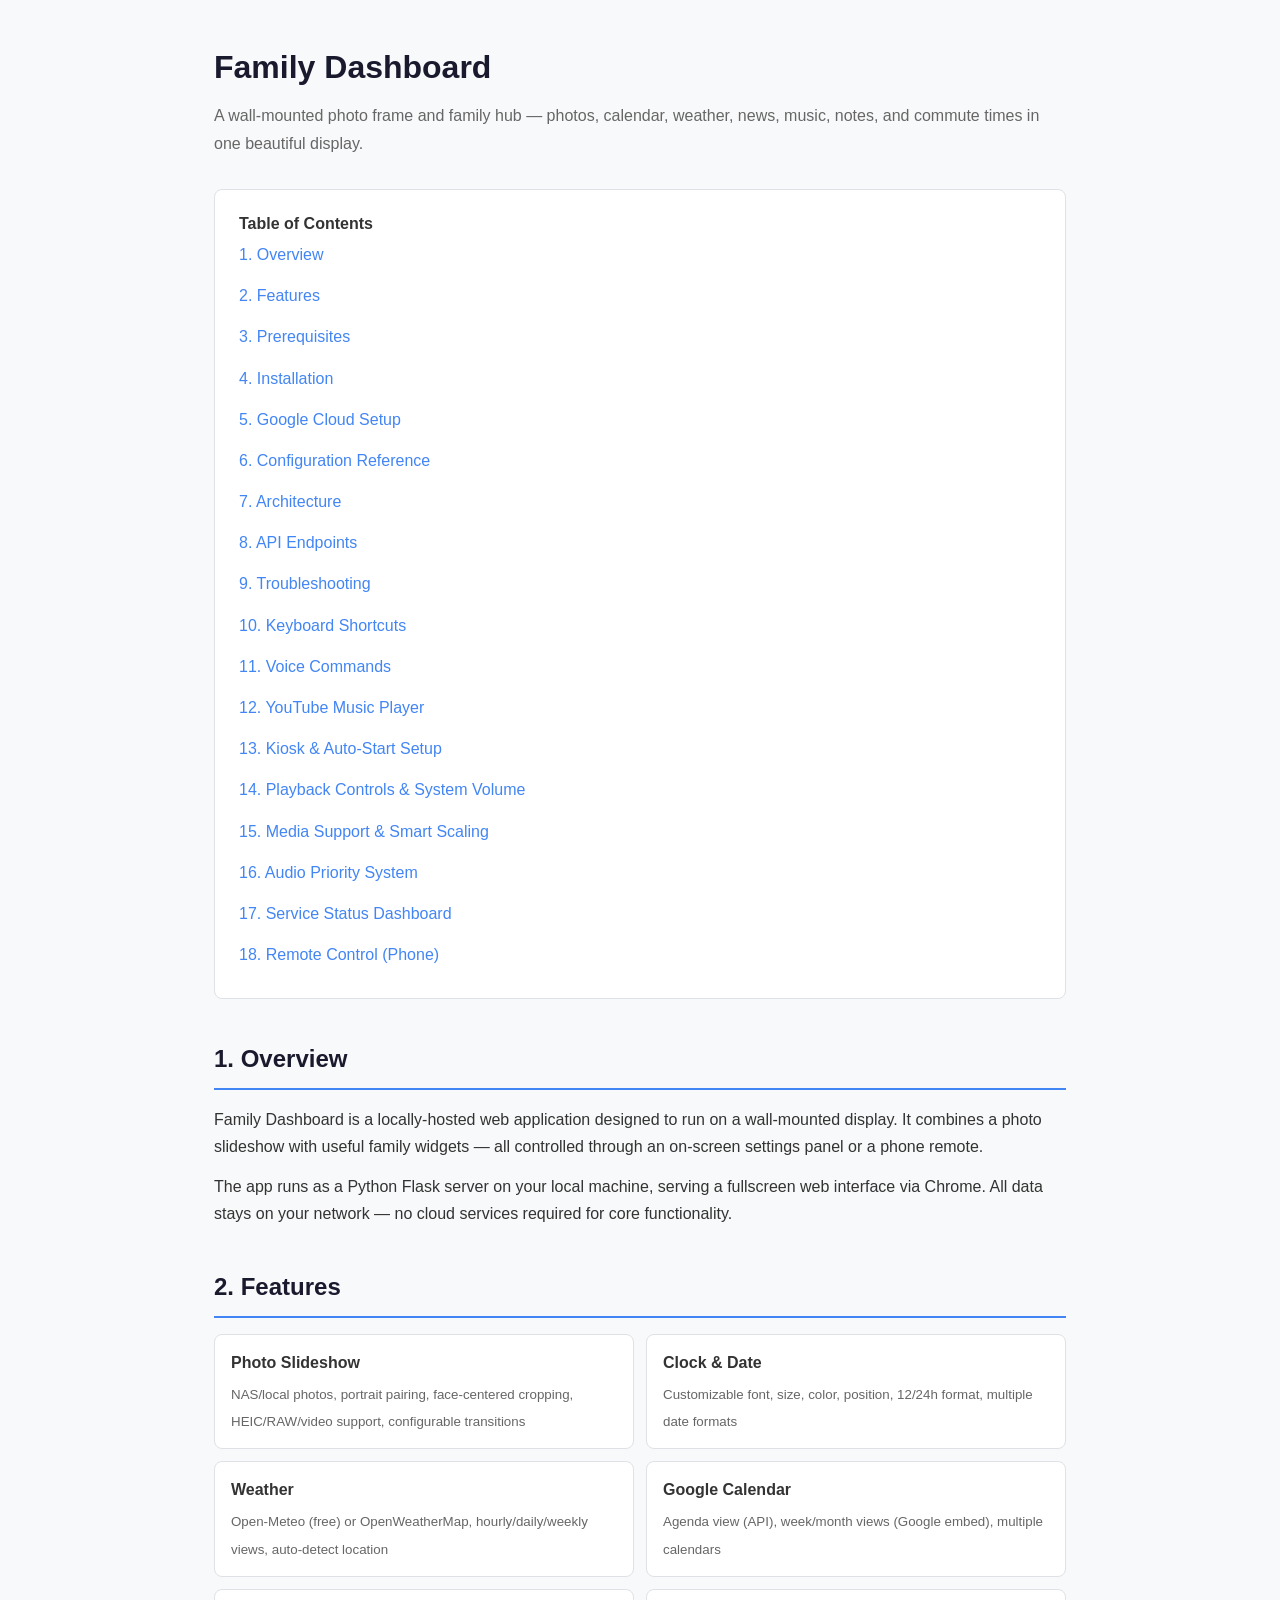
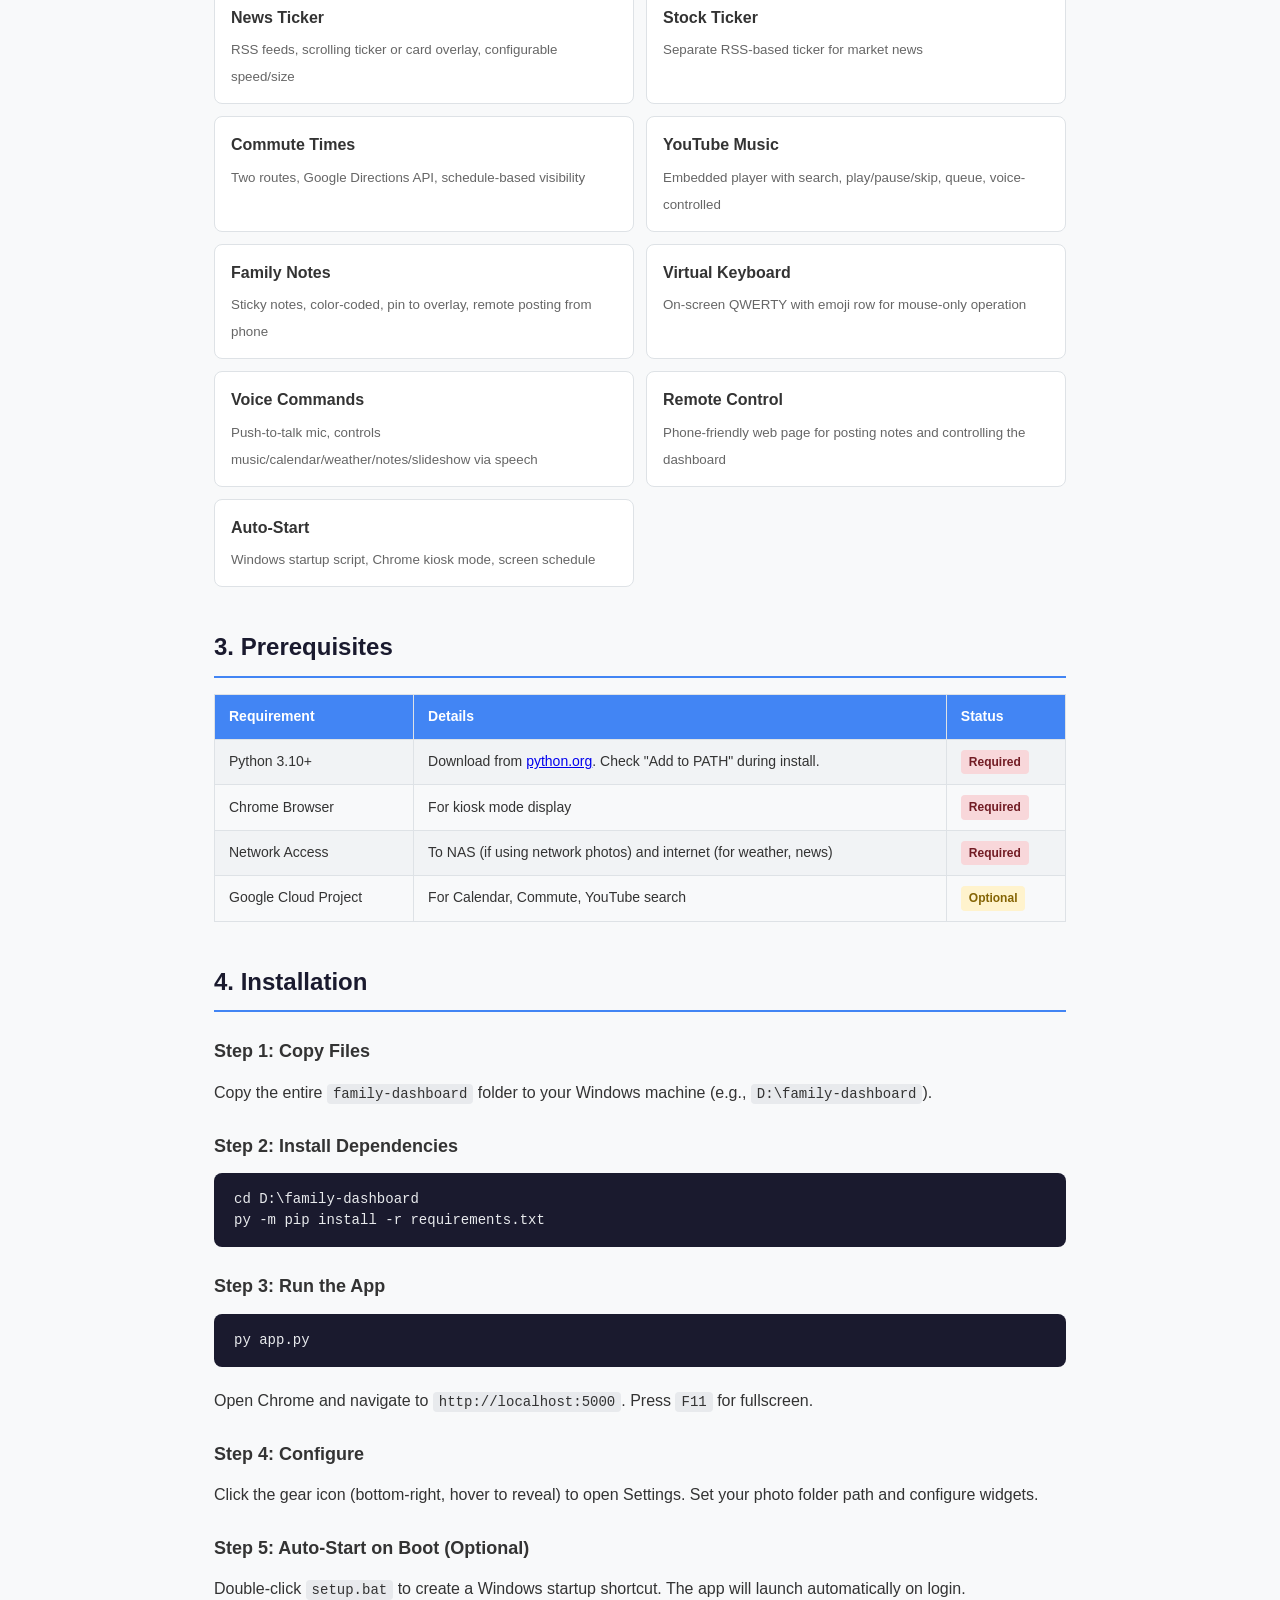
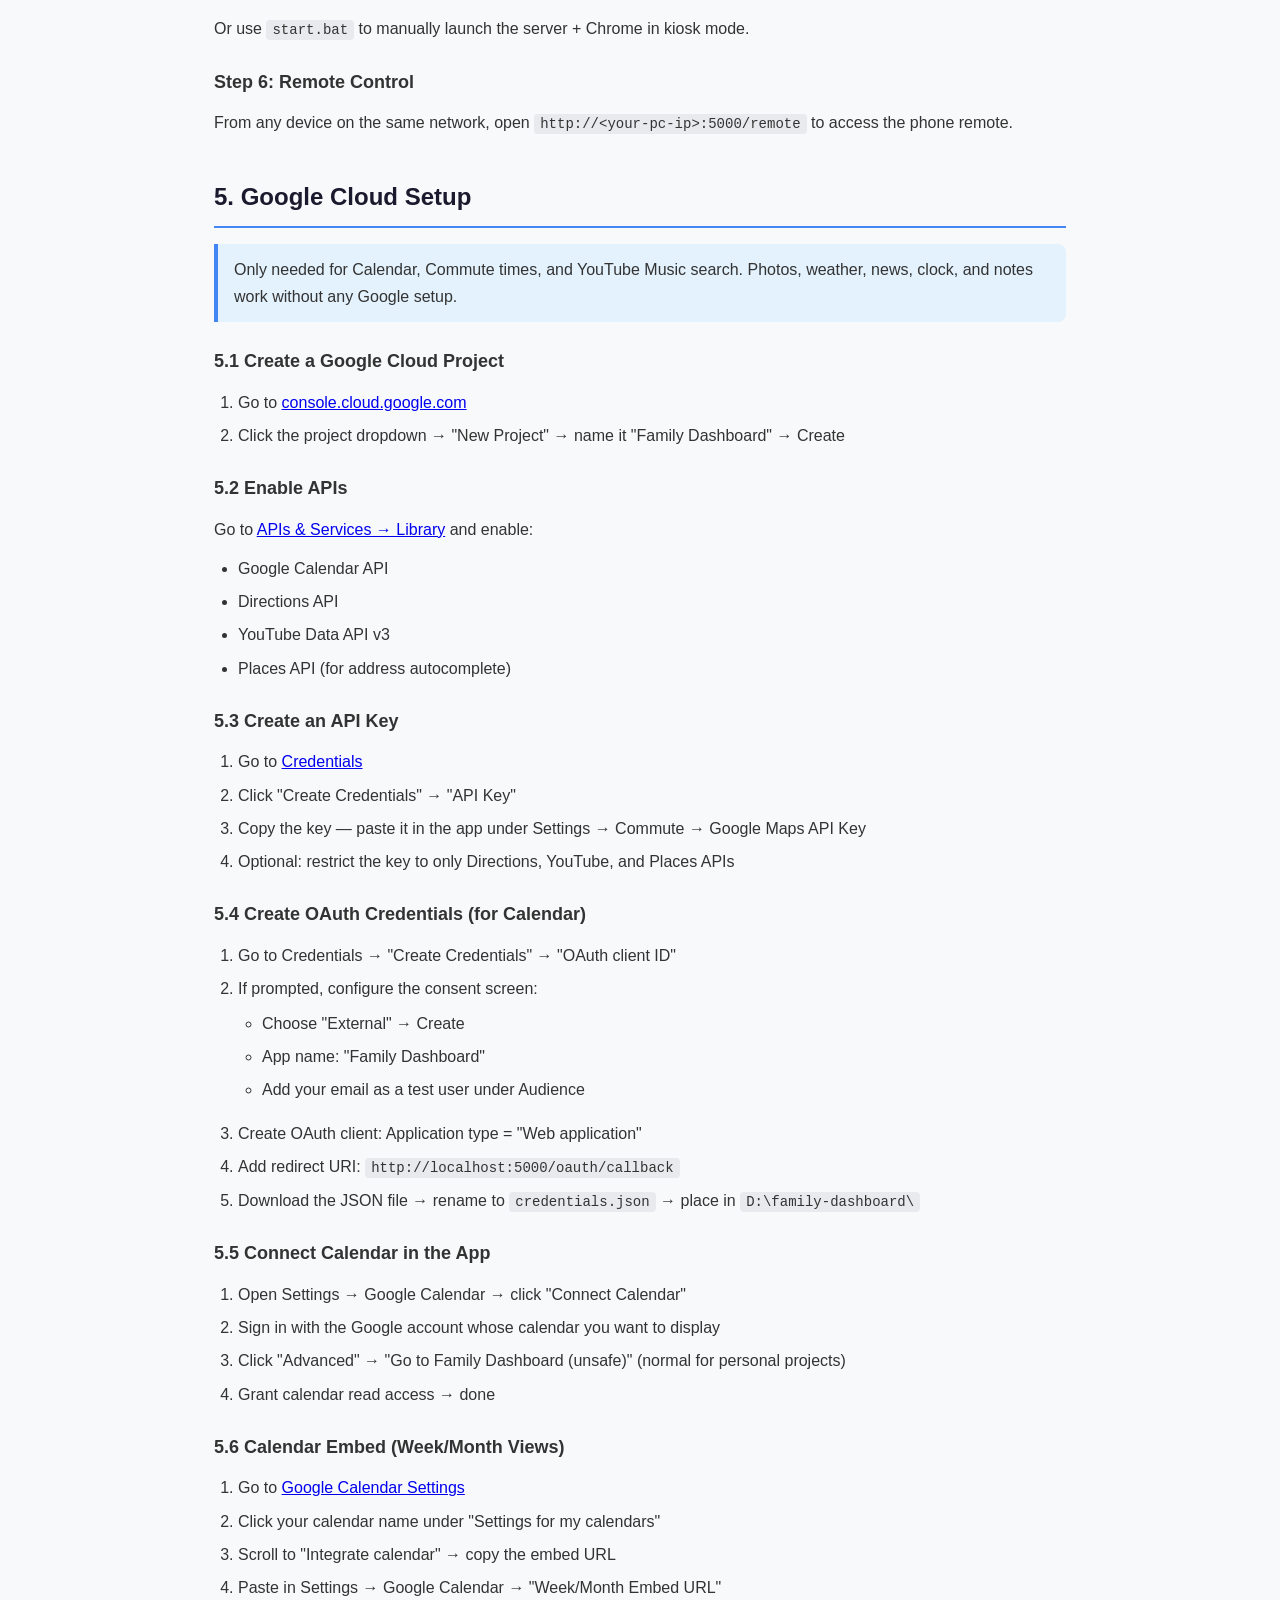
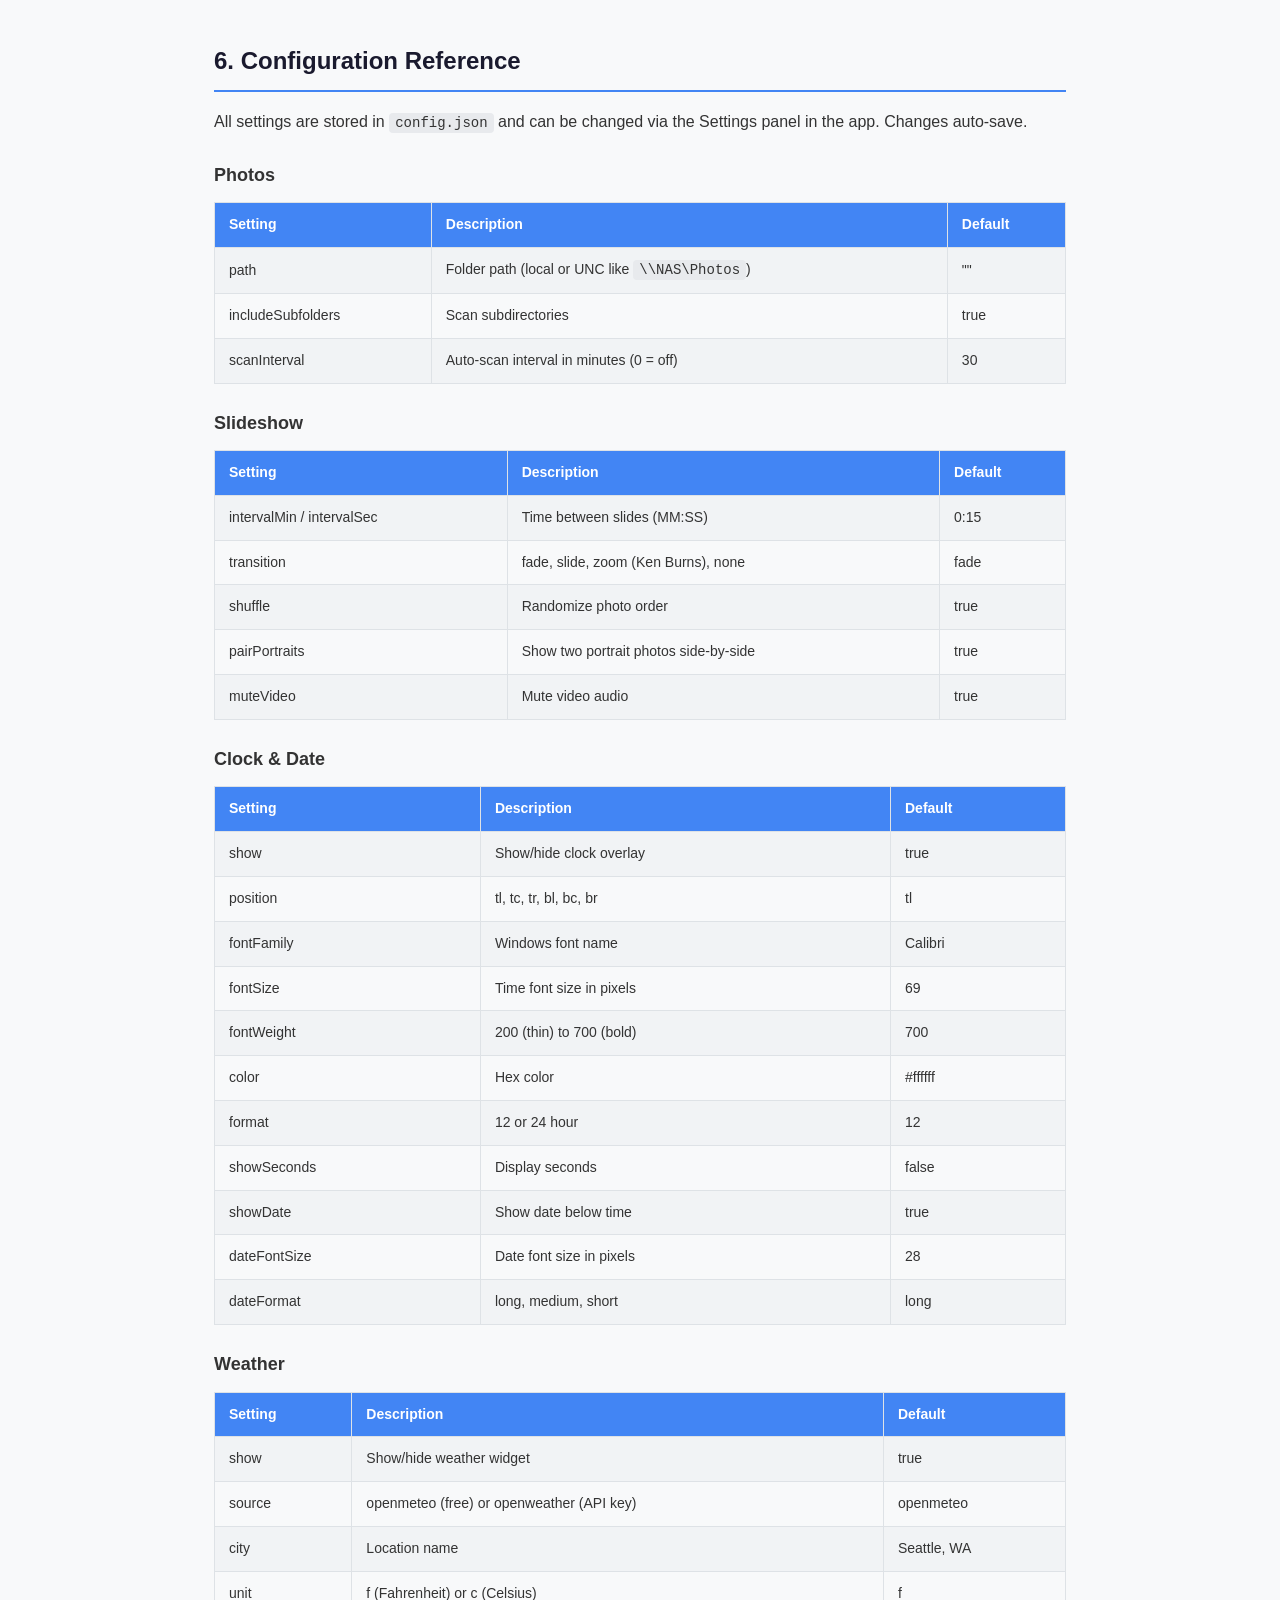
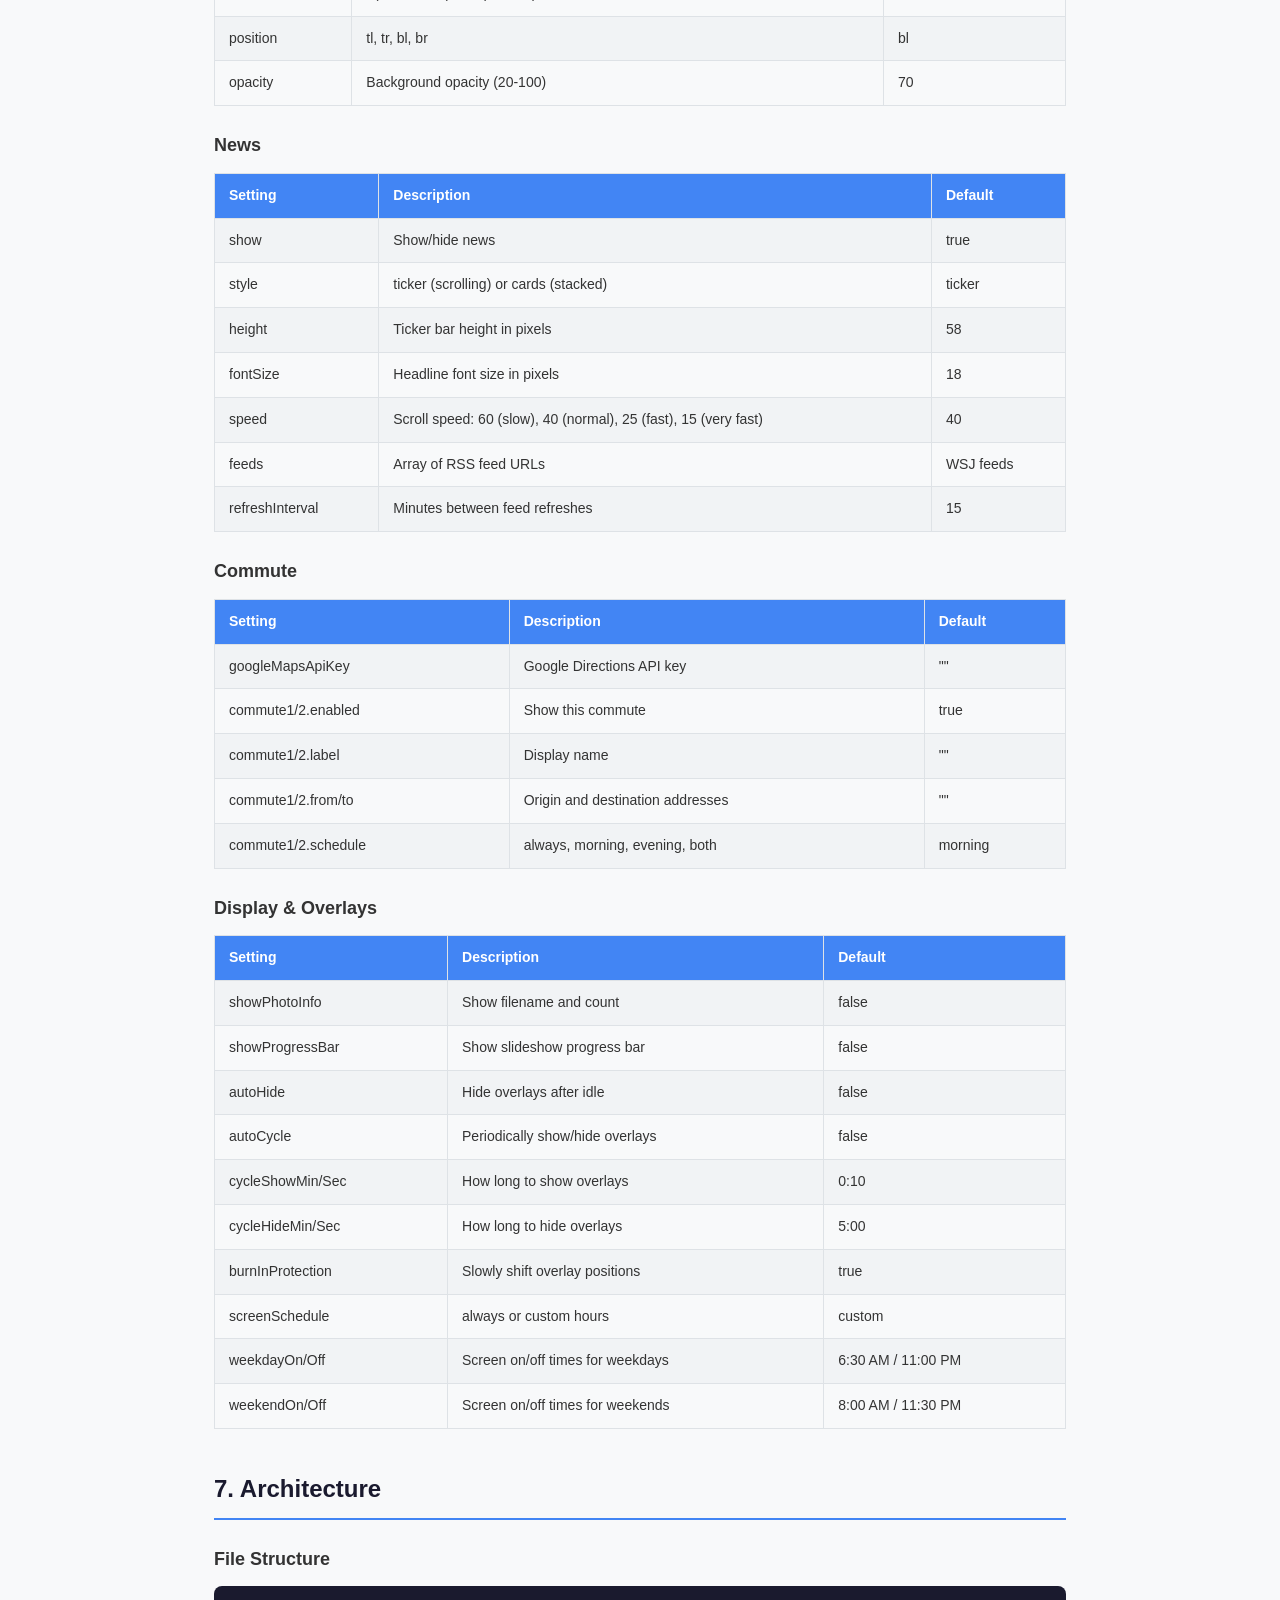
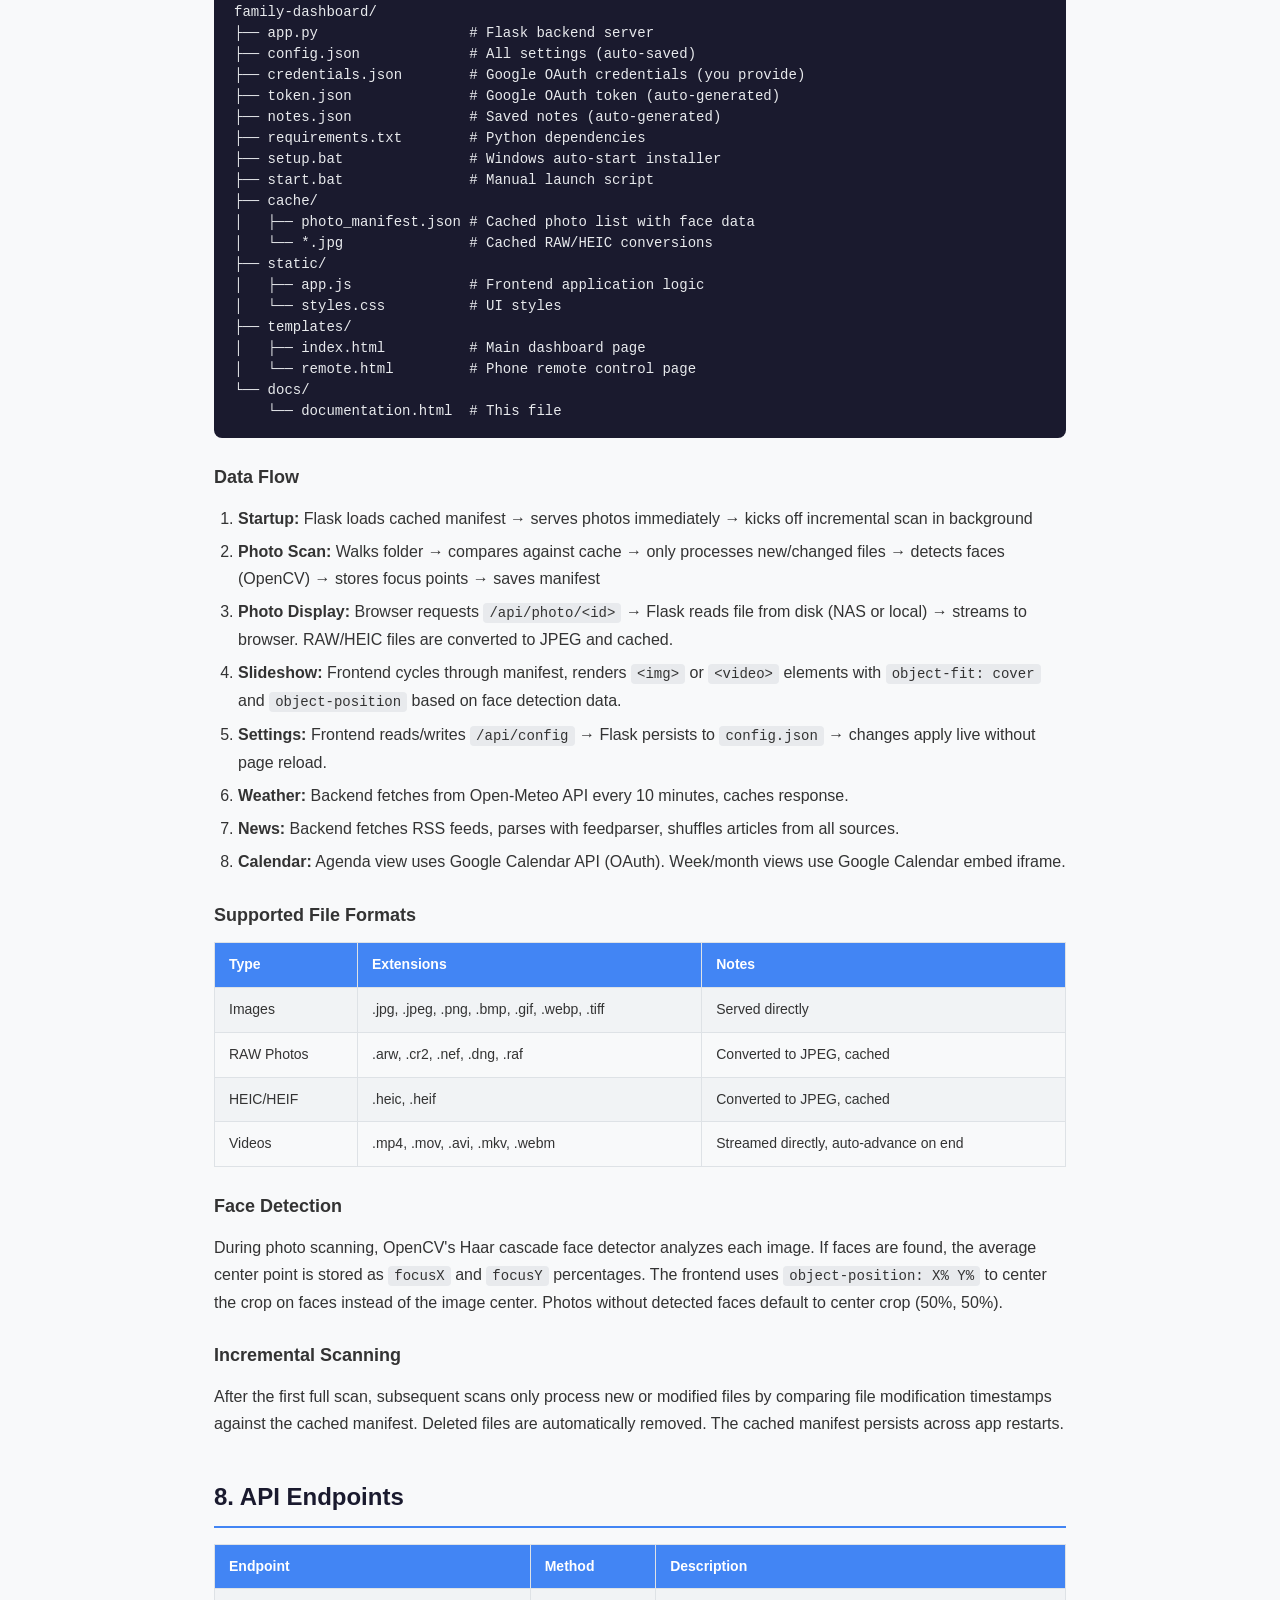
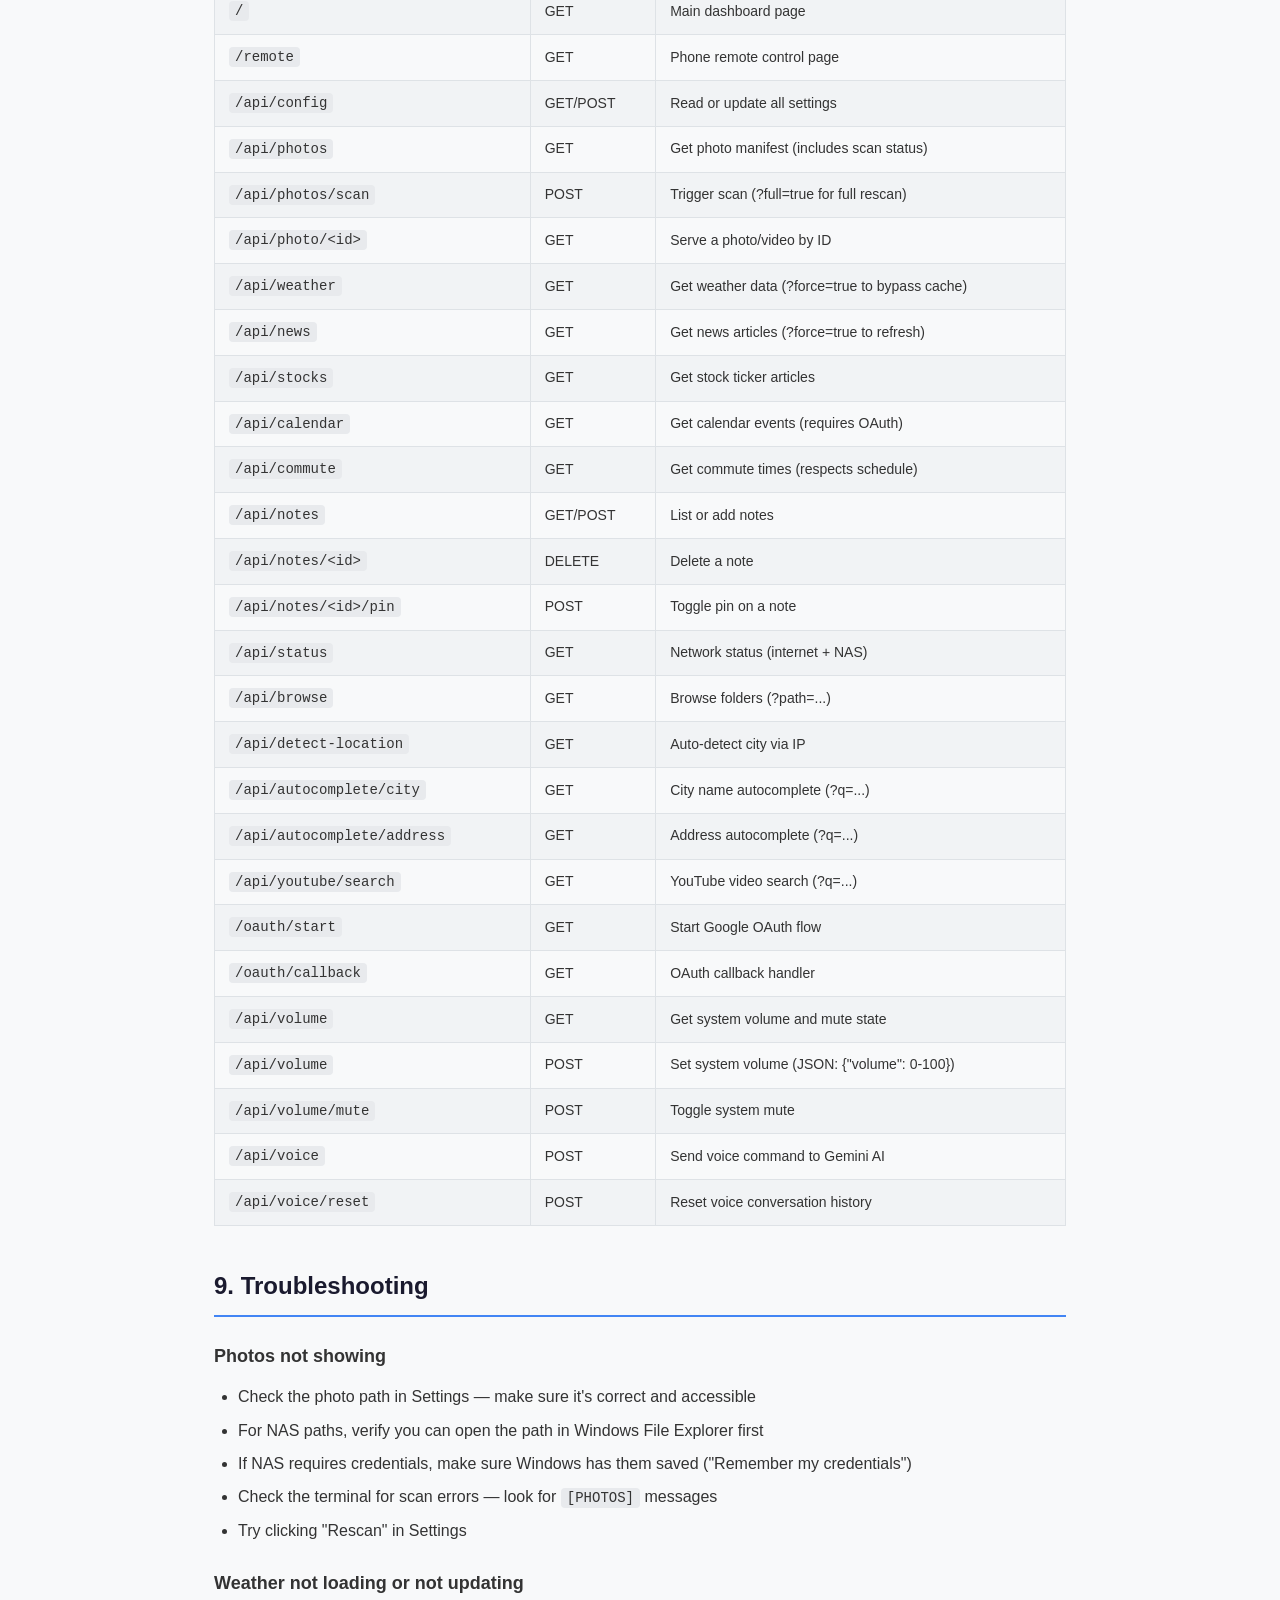
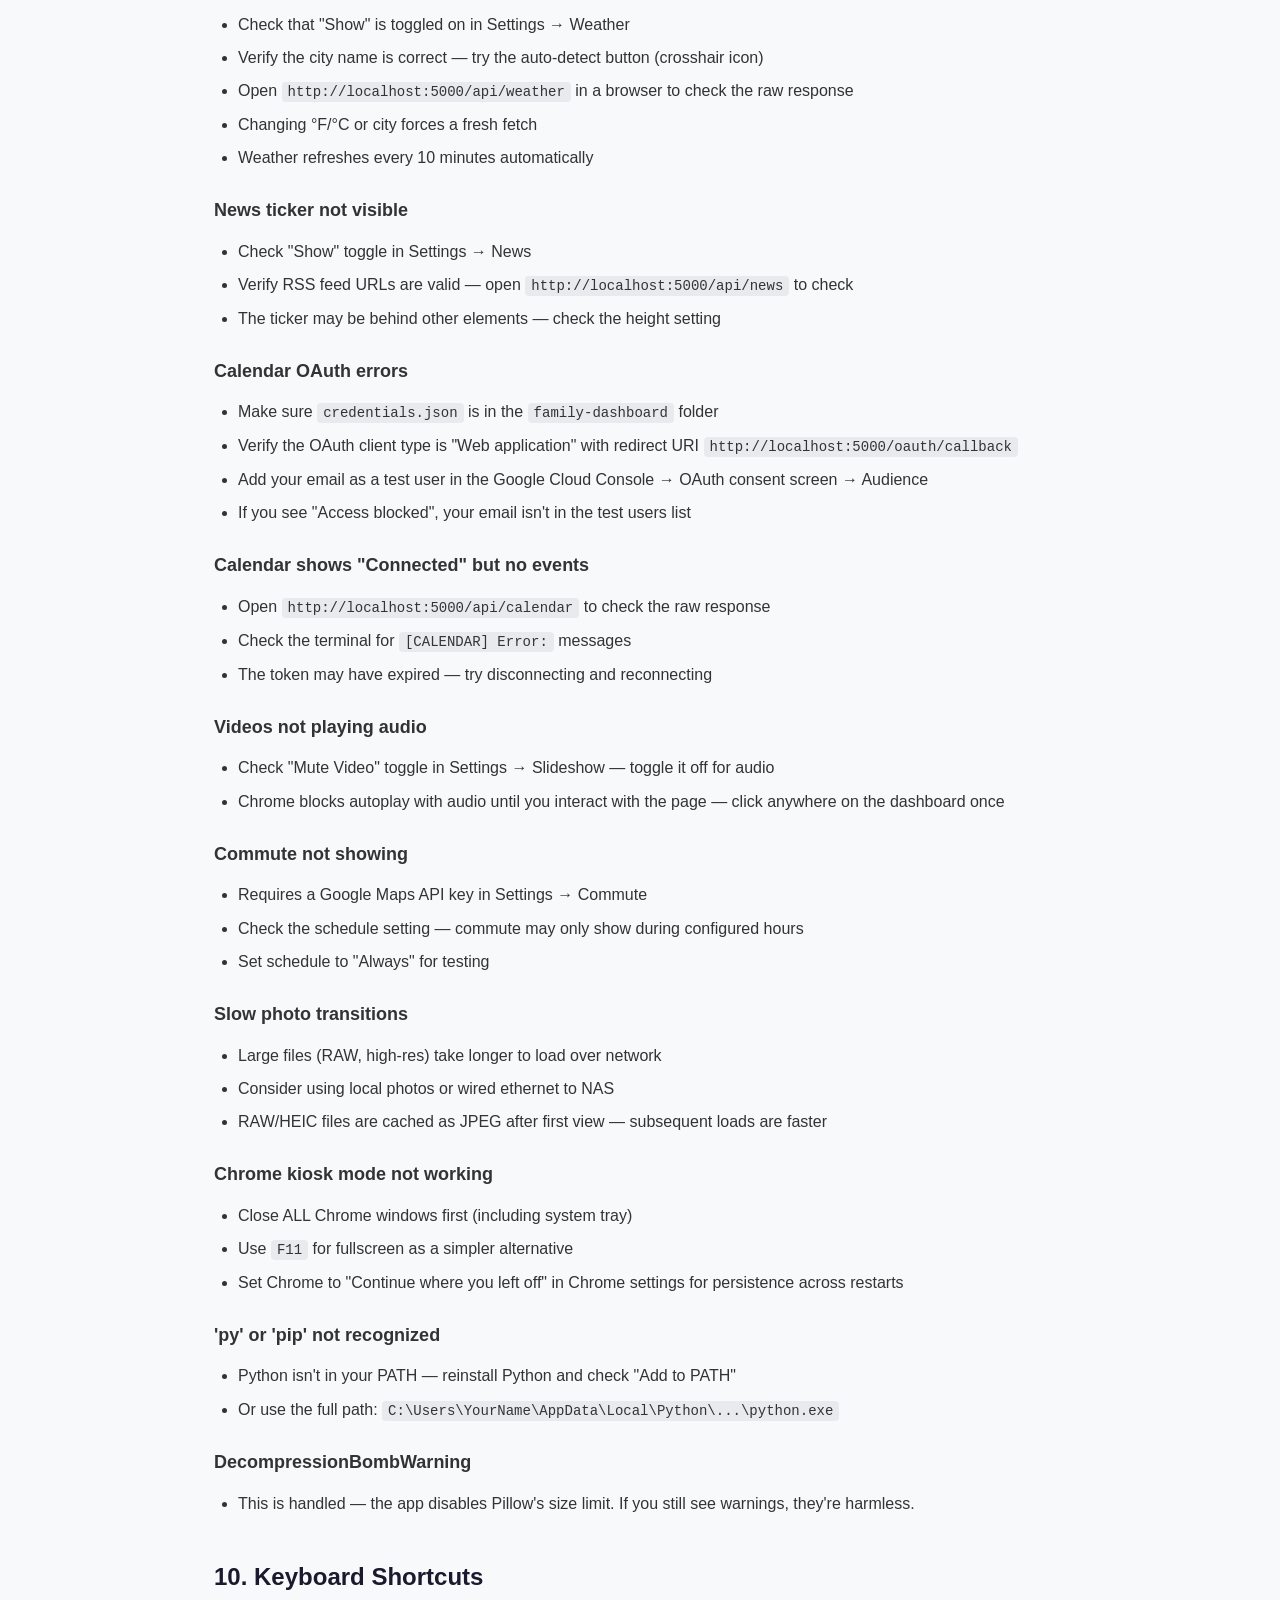
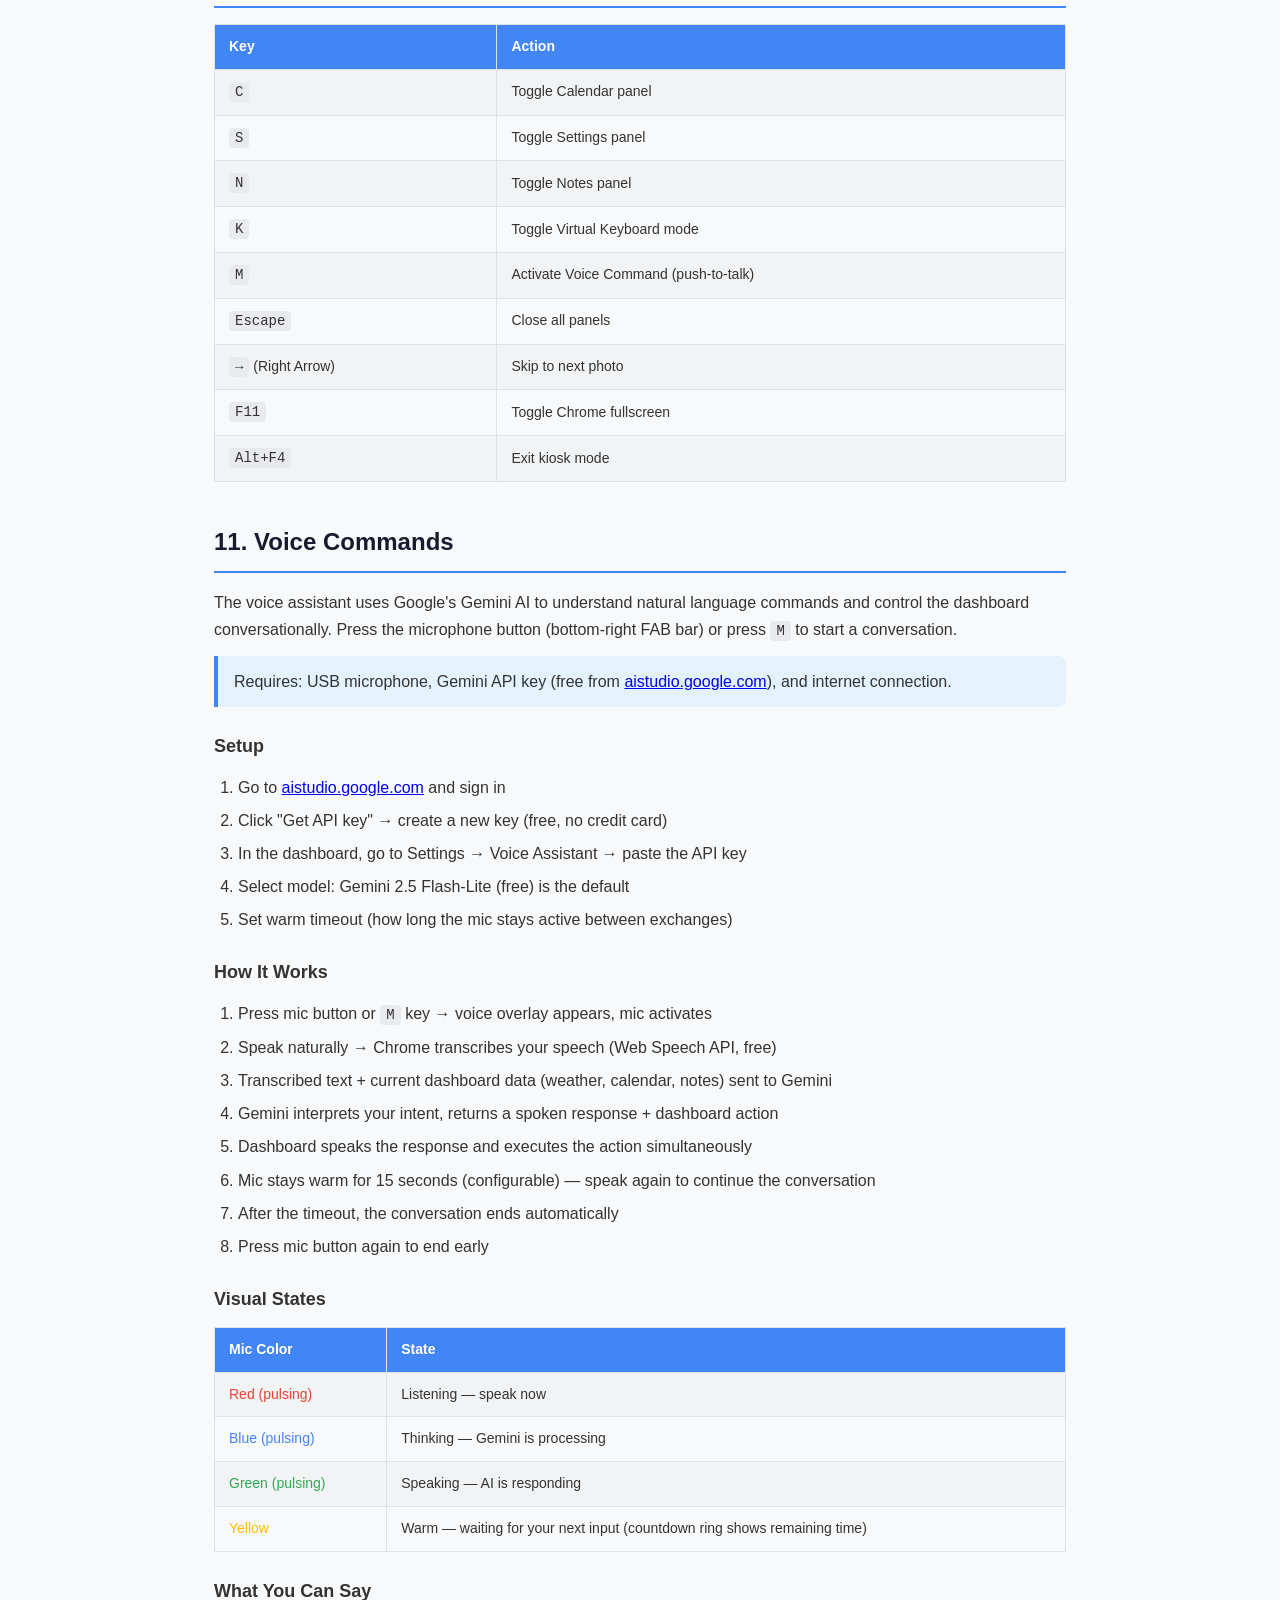
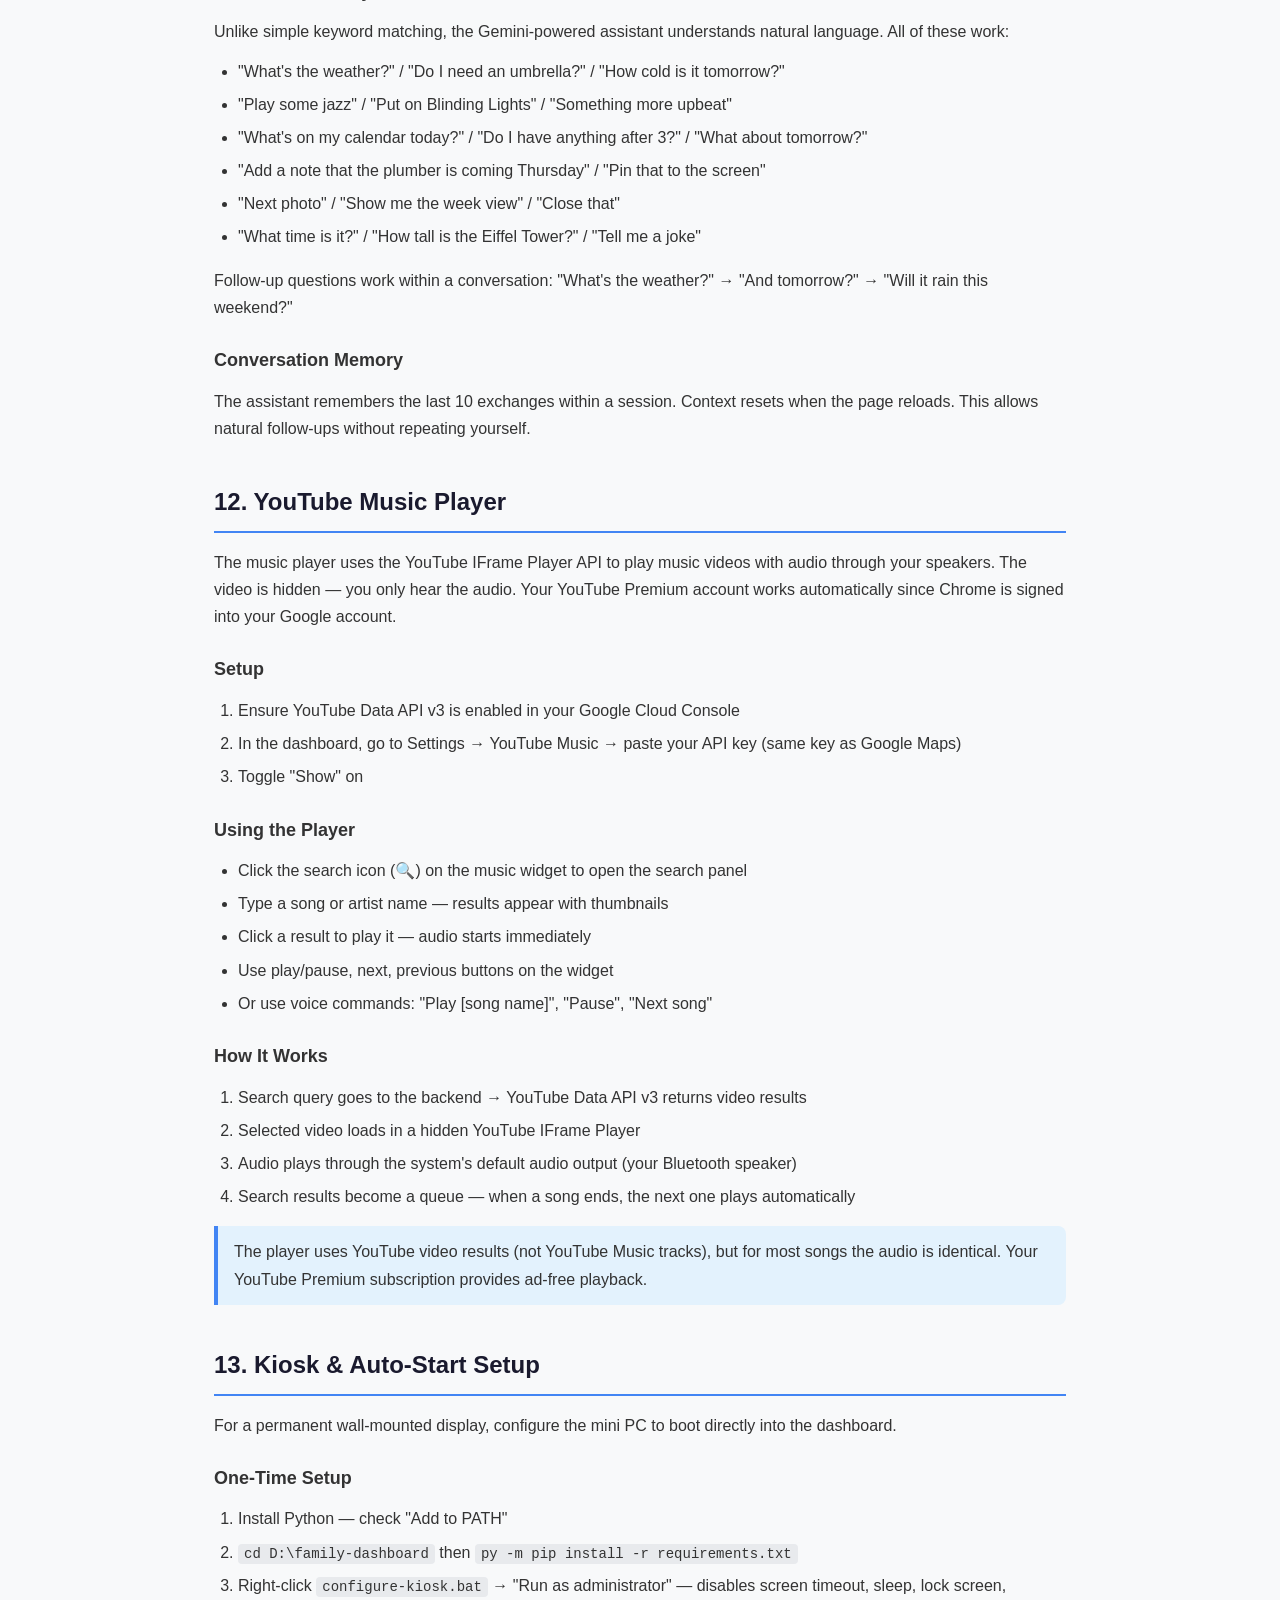
==== commit 4d46a83d: "docs: Add README and scrub PII from documentation Add comprehensive README.md with setup instruction" ====
--- a/docs/documentation.html
+++ b/docs/documentation.html
@@ -221,7 +221,7 @@
 <tr><th>Setting</th><th>Description</th><th>Default</th></tr>
 <tr><td>show</td><td>Show/hide weather widget</td><td>true</td></tr>
 <tr><td>source</td><td>openmeteo (free) or openweather (API key)</td><td>openmeteo</td></tr>
-<tr><td>city</td><td>Location name</td><td>Bellevue, Washington</td></tr>
+<tr><td>city</td><td>Location name</td><td>Seattle, WA</td></tr>
 <tr><td>unit</td><td>f (Fahrenheit) or c (Celsius)</td><td>f</td></tr>
 <tr><td>position</td><td>tl, tr, bl, br</td><td>bl</td></tr>
 <tr><td>opacity</td><td>Background opacity (20-100)</td><td>70</td></tr>
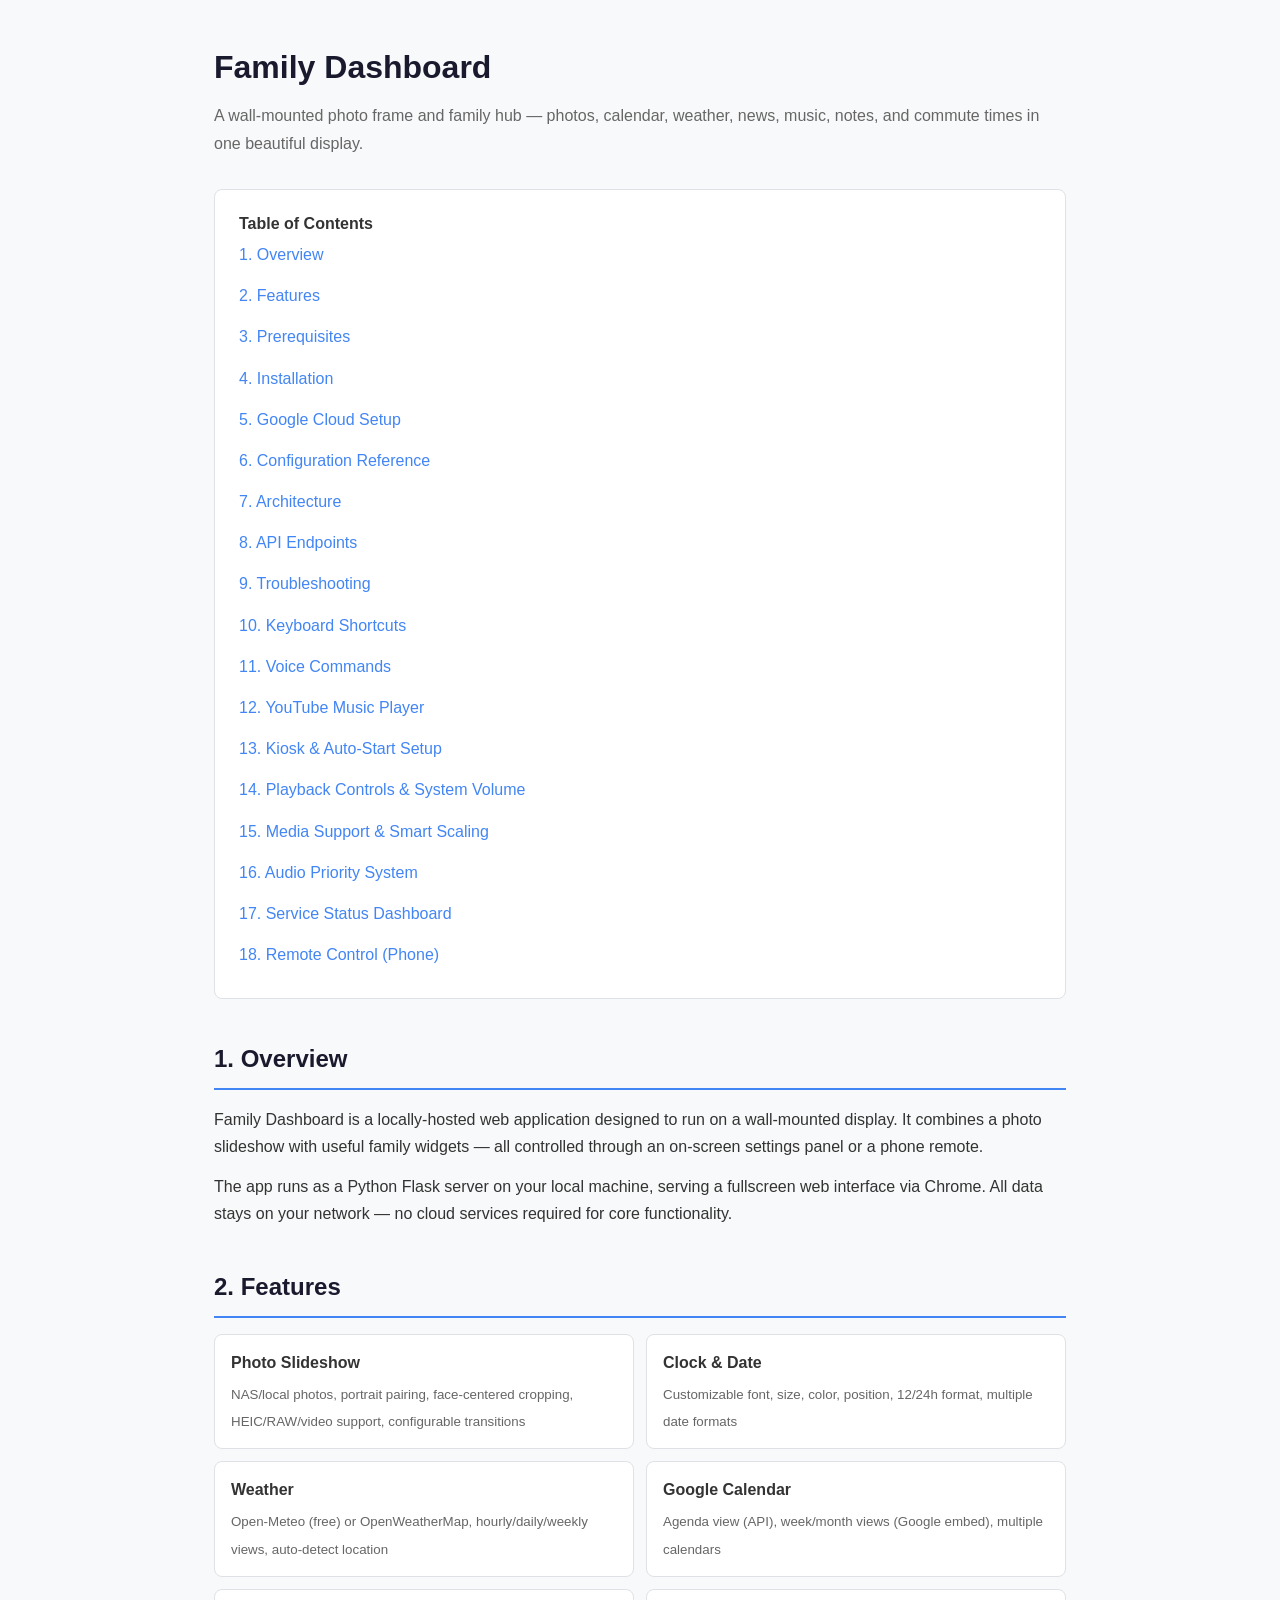
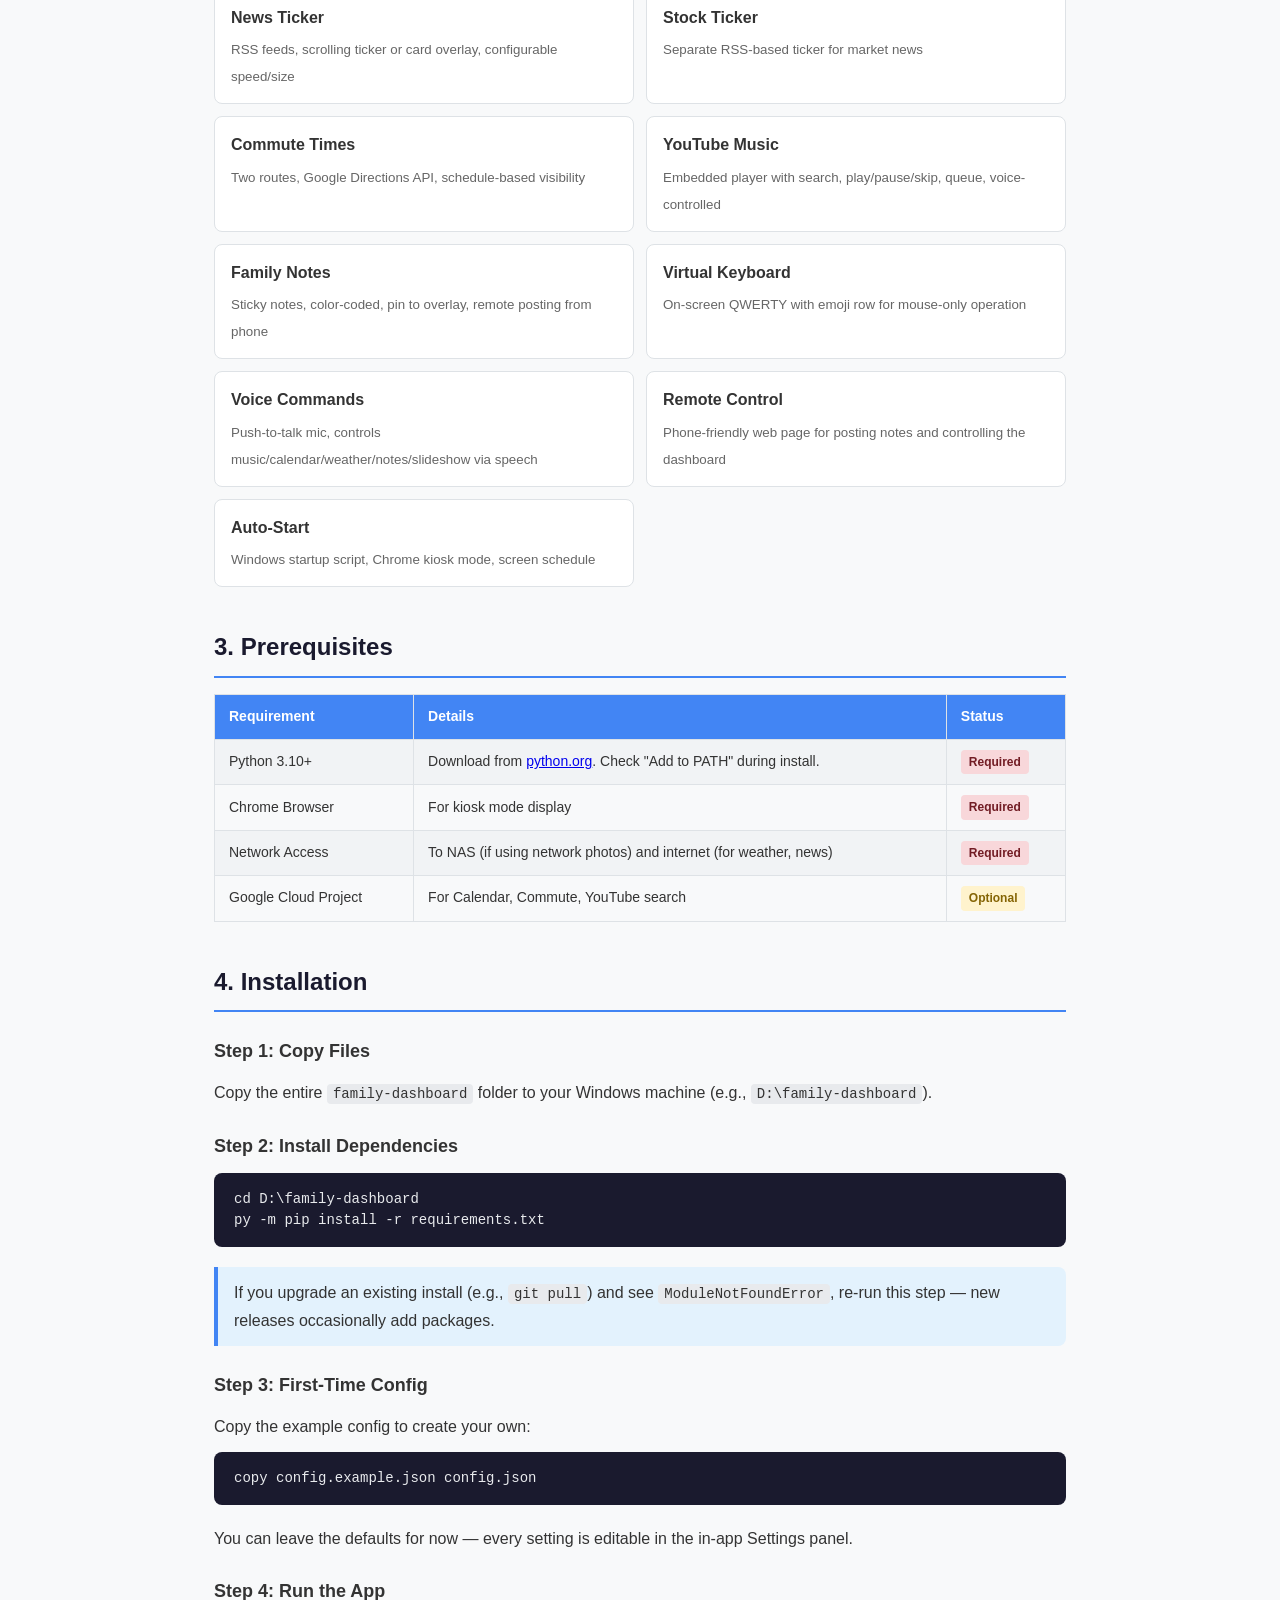
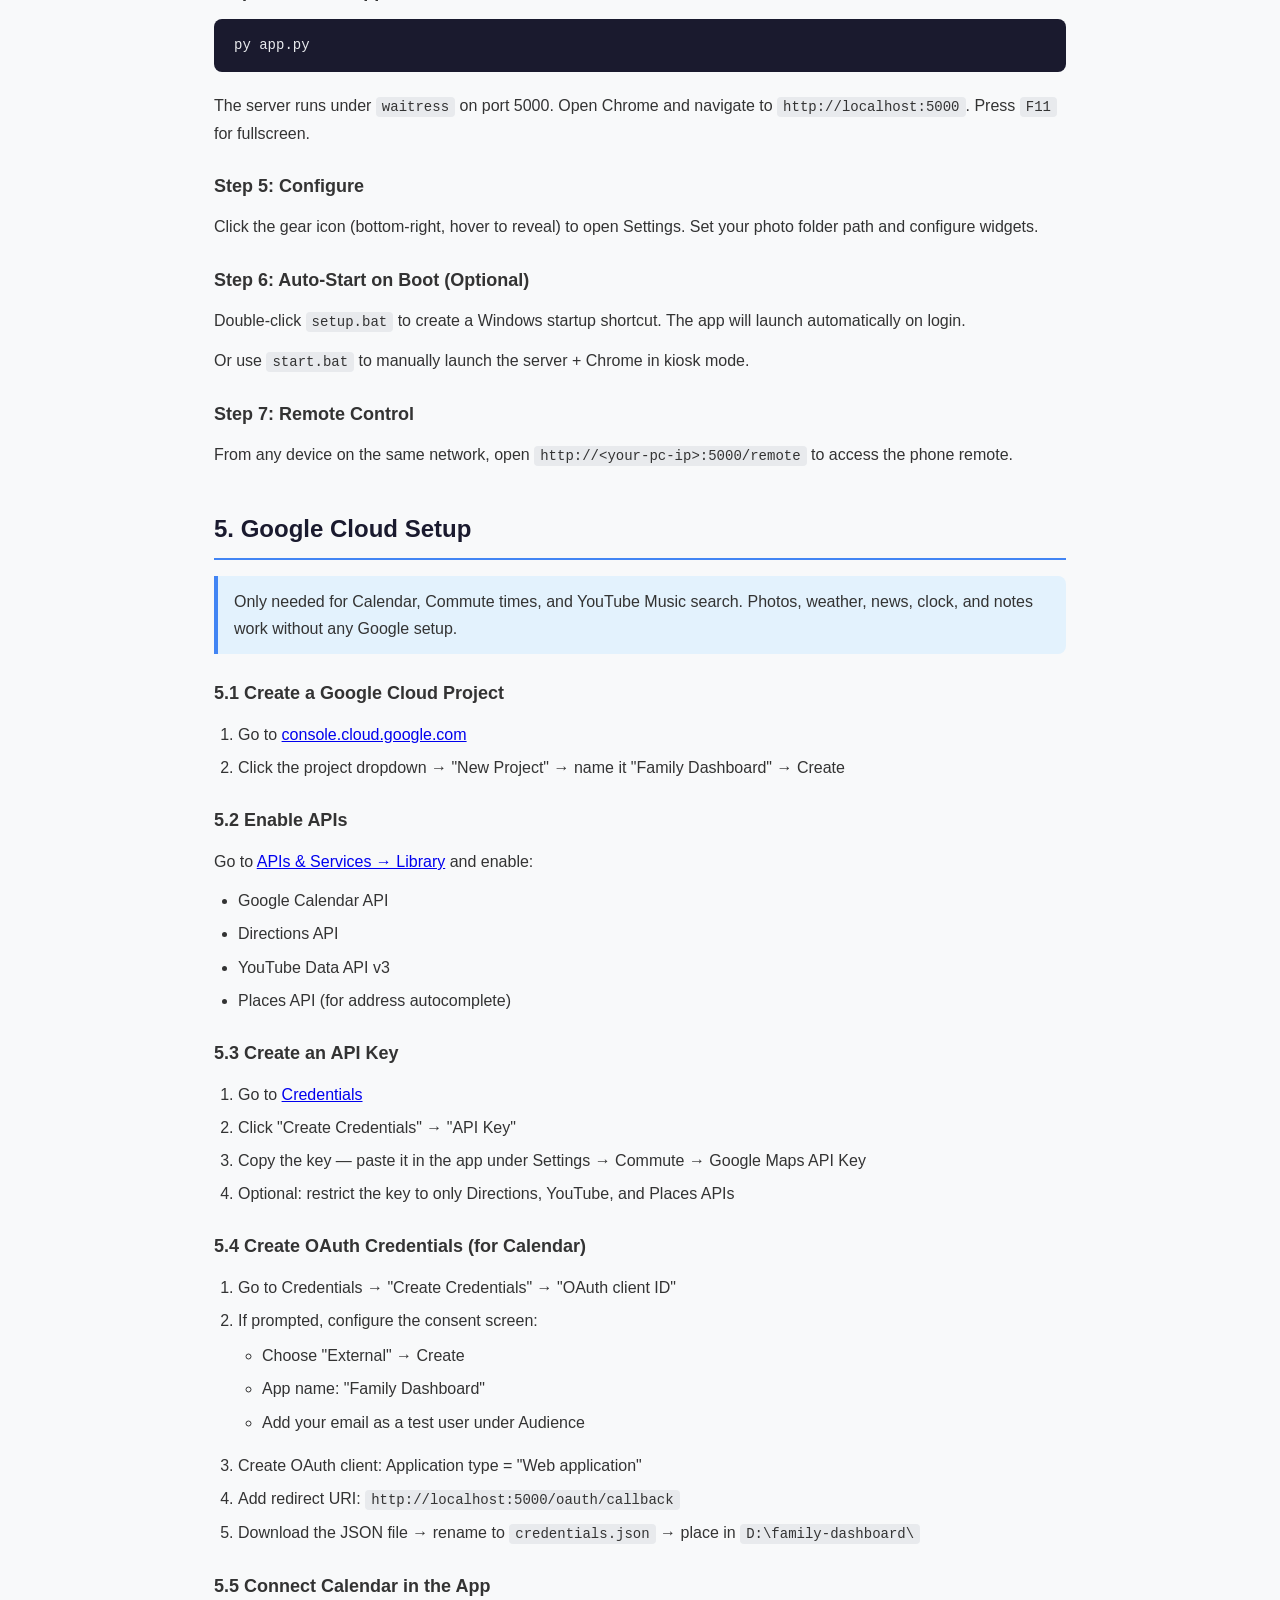
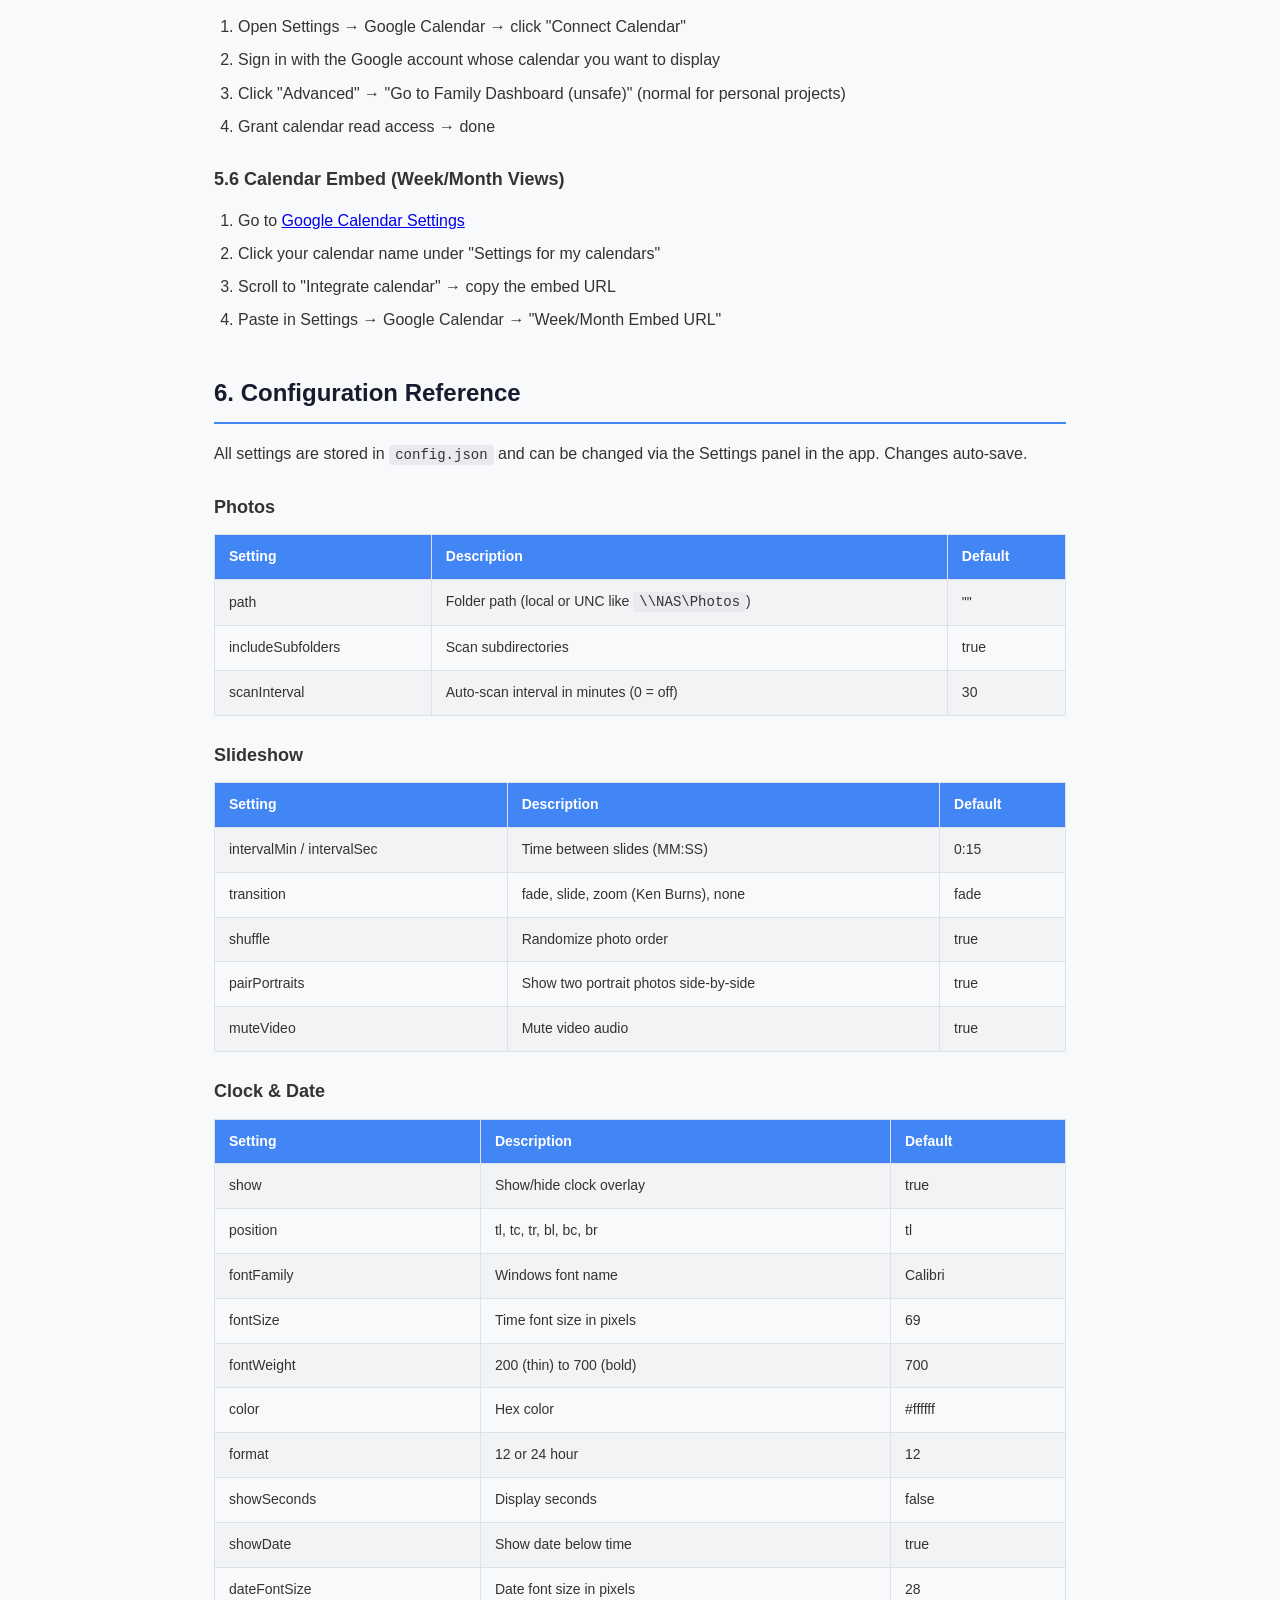
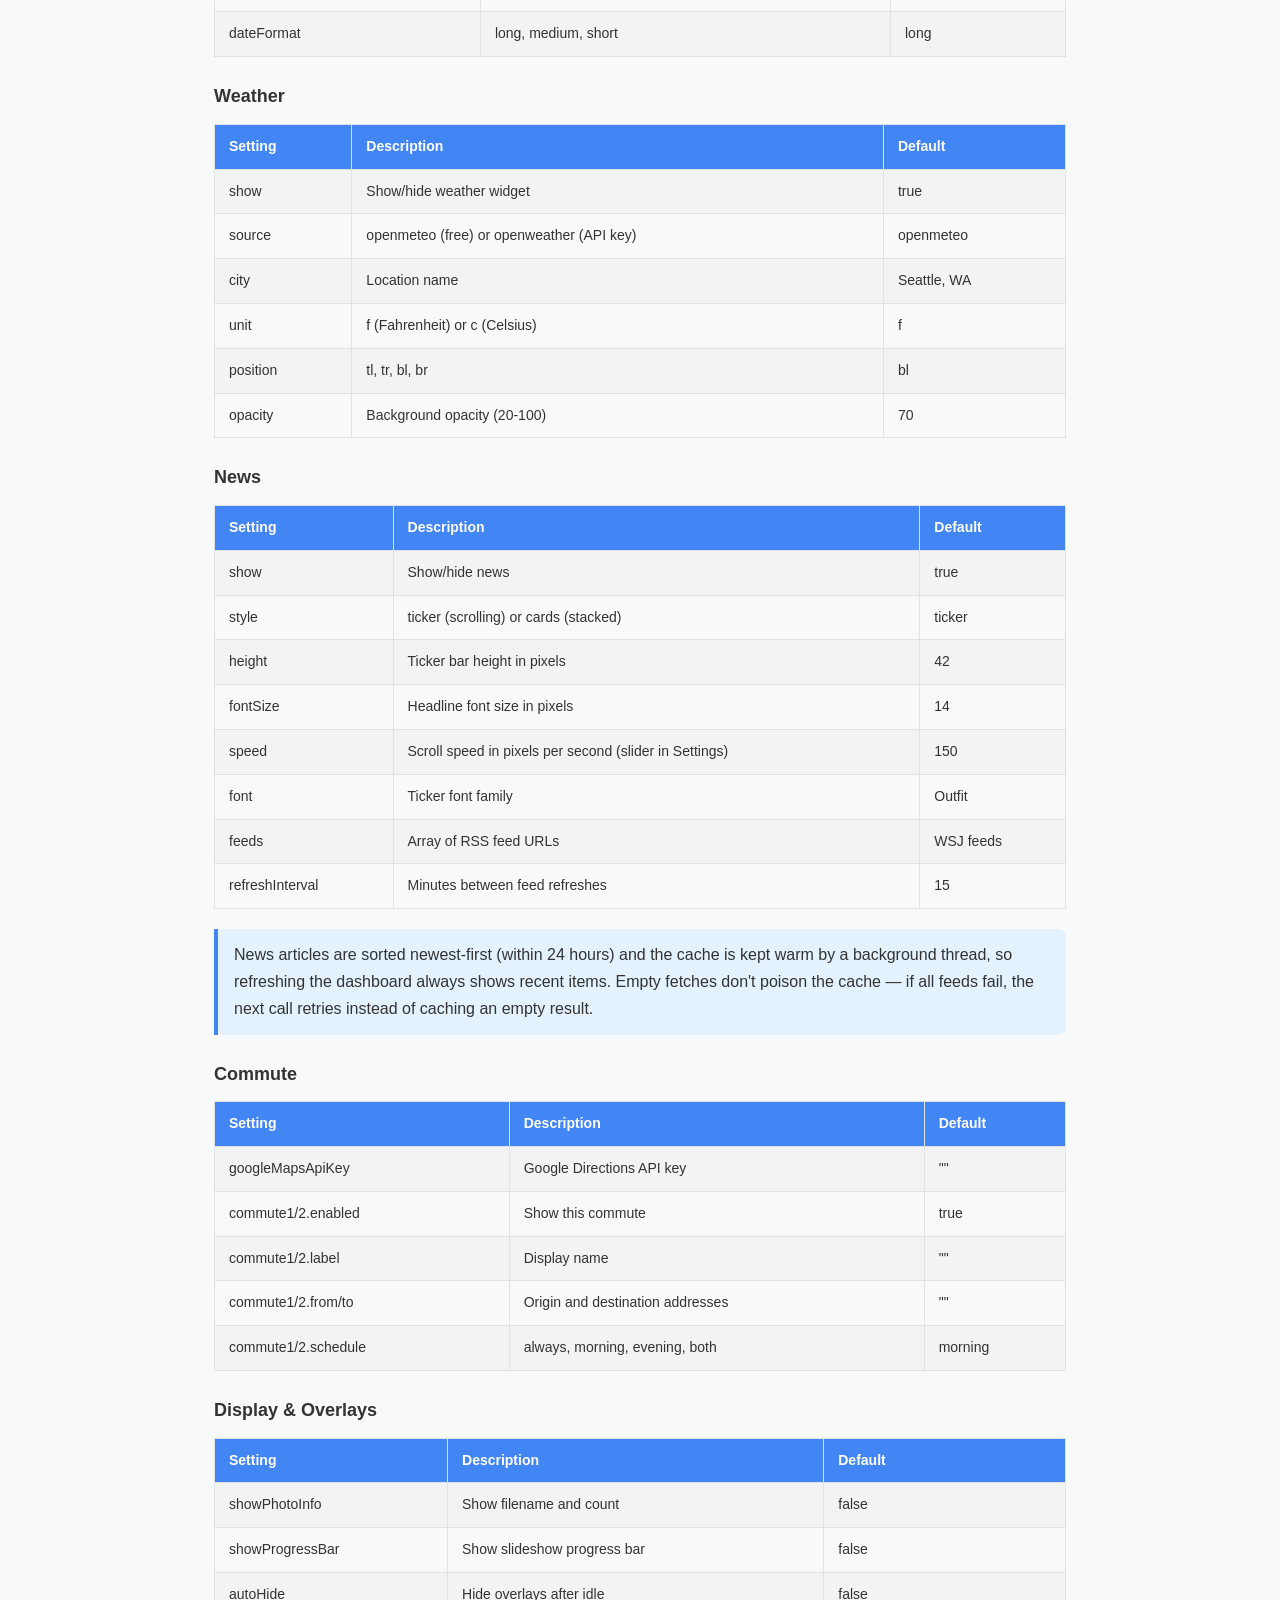
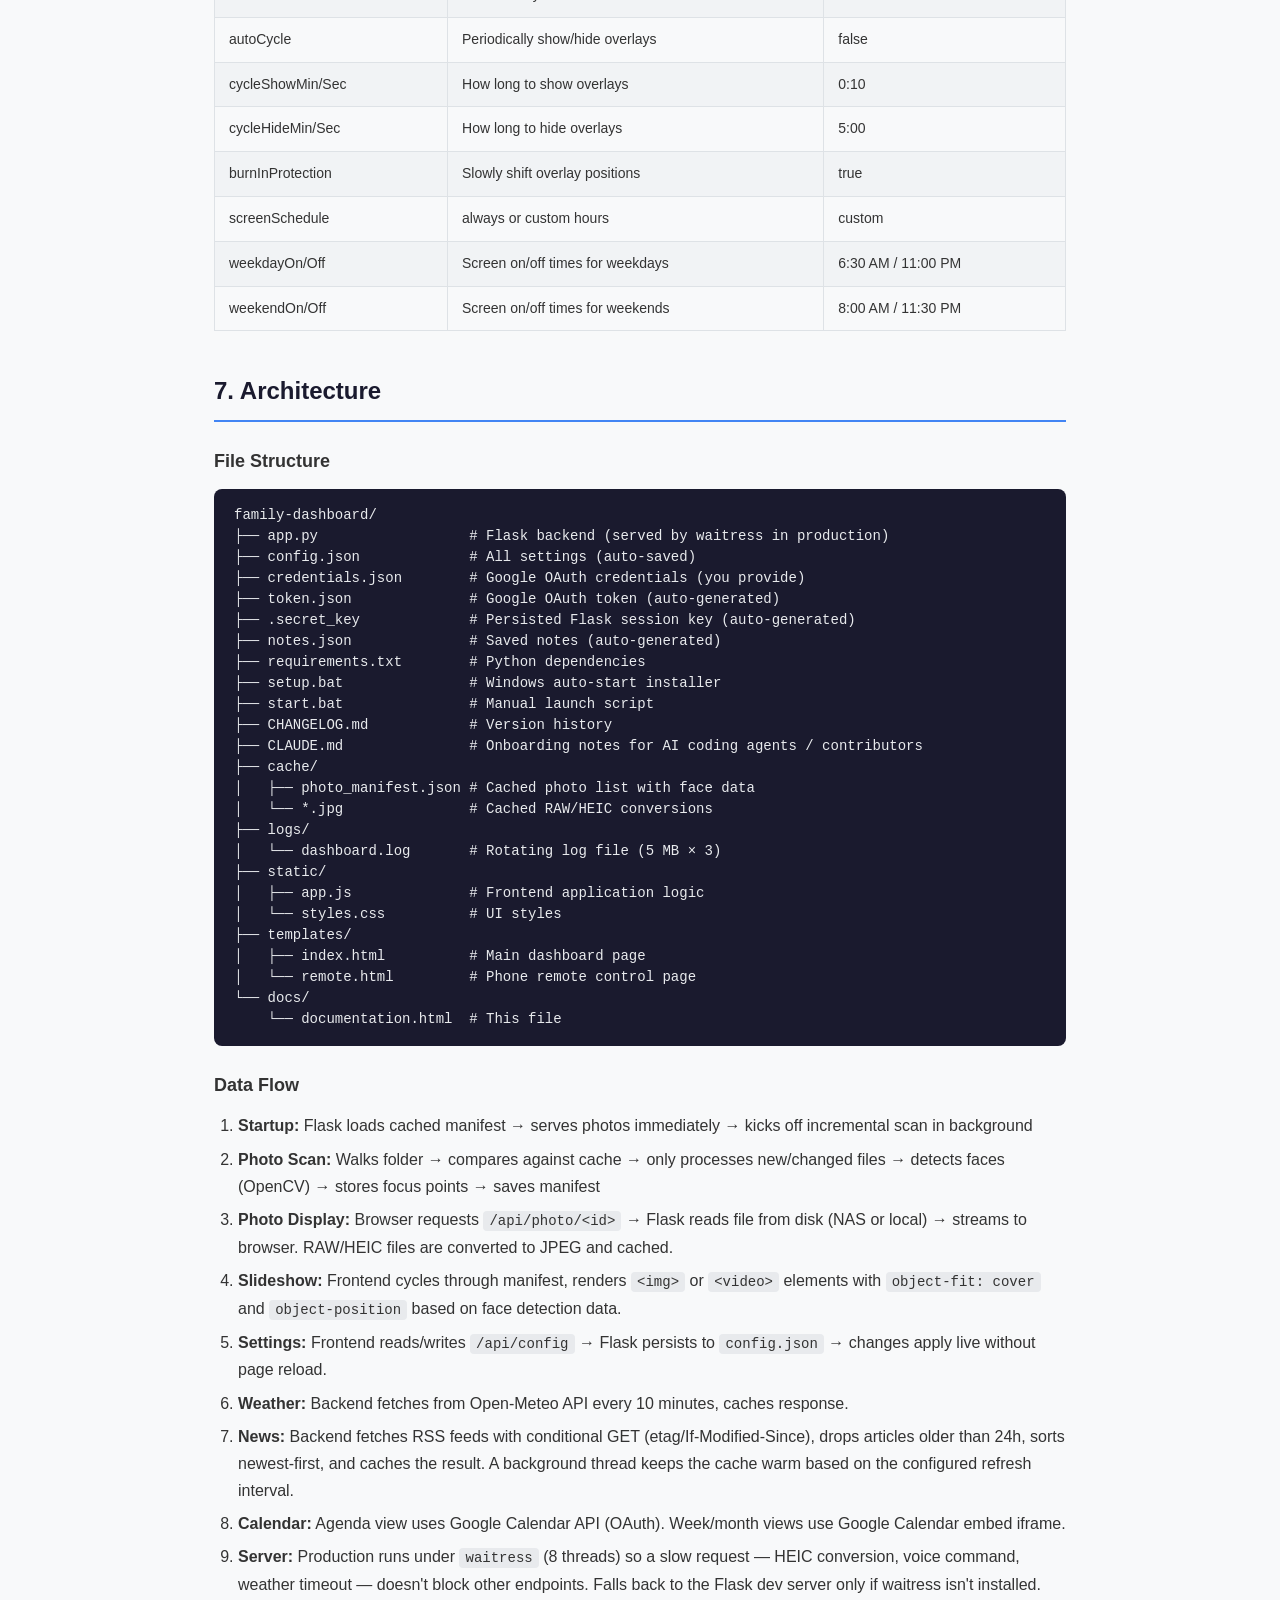
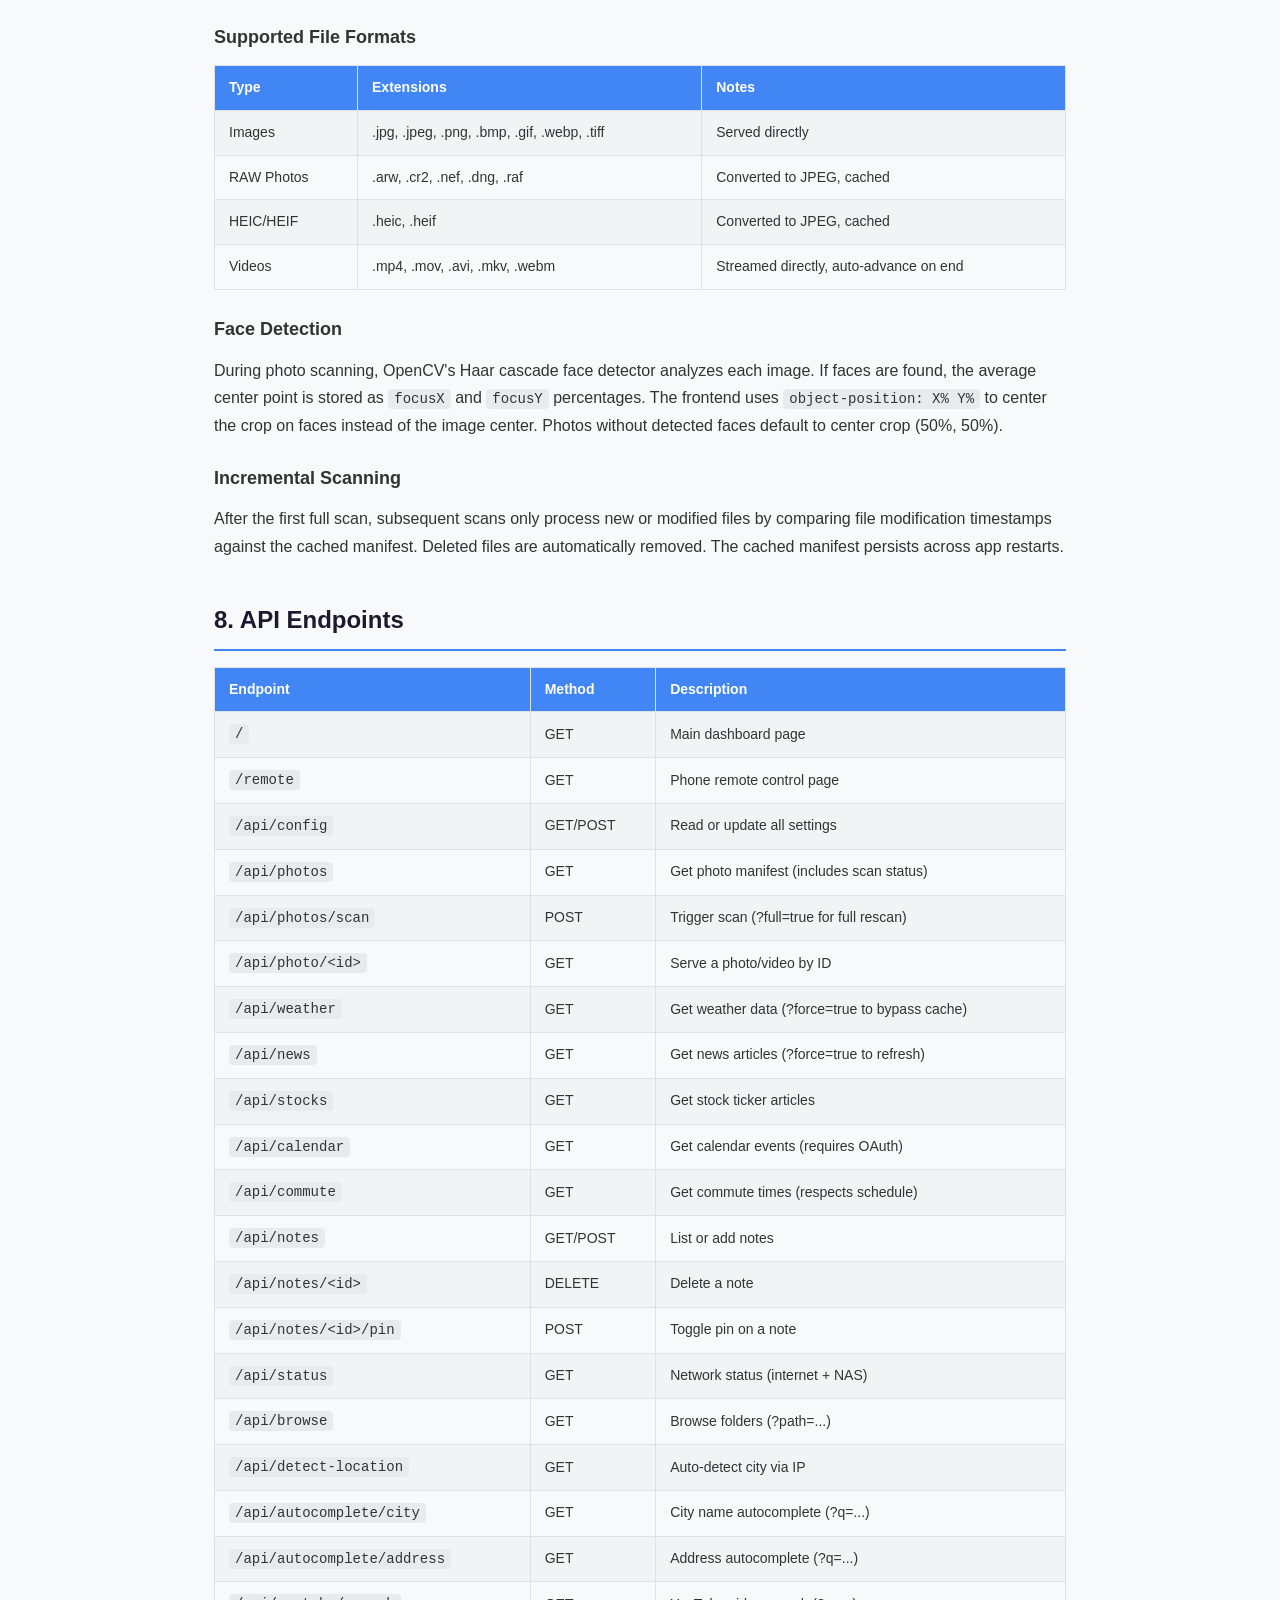
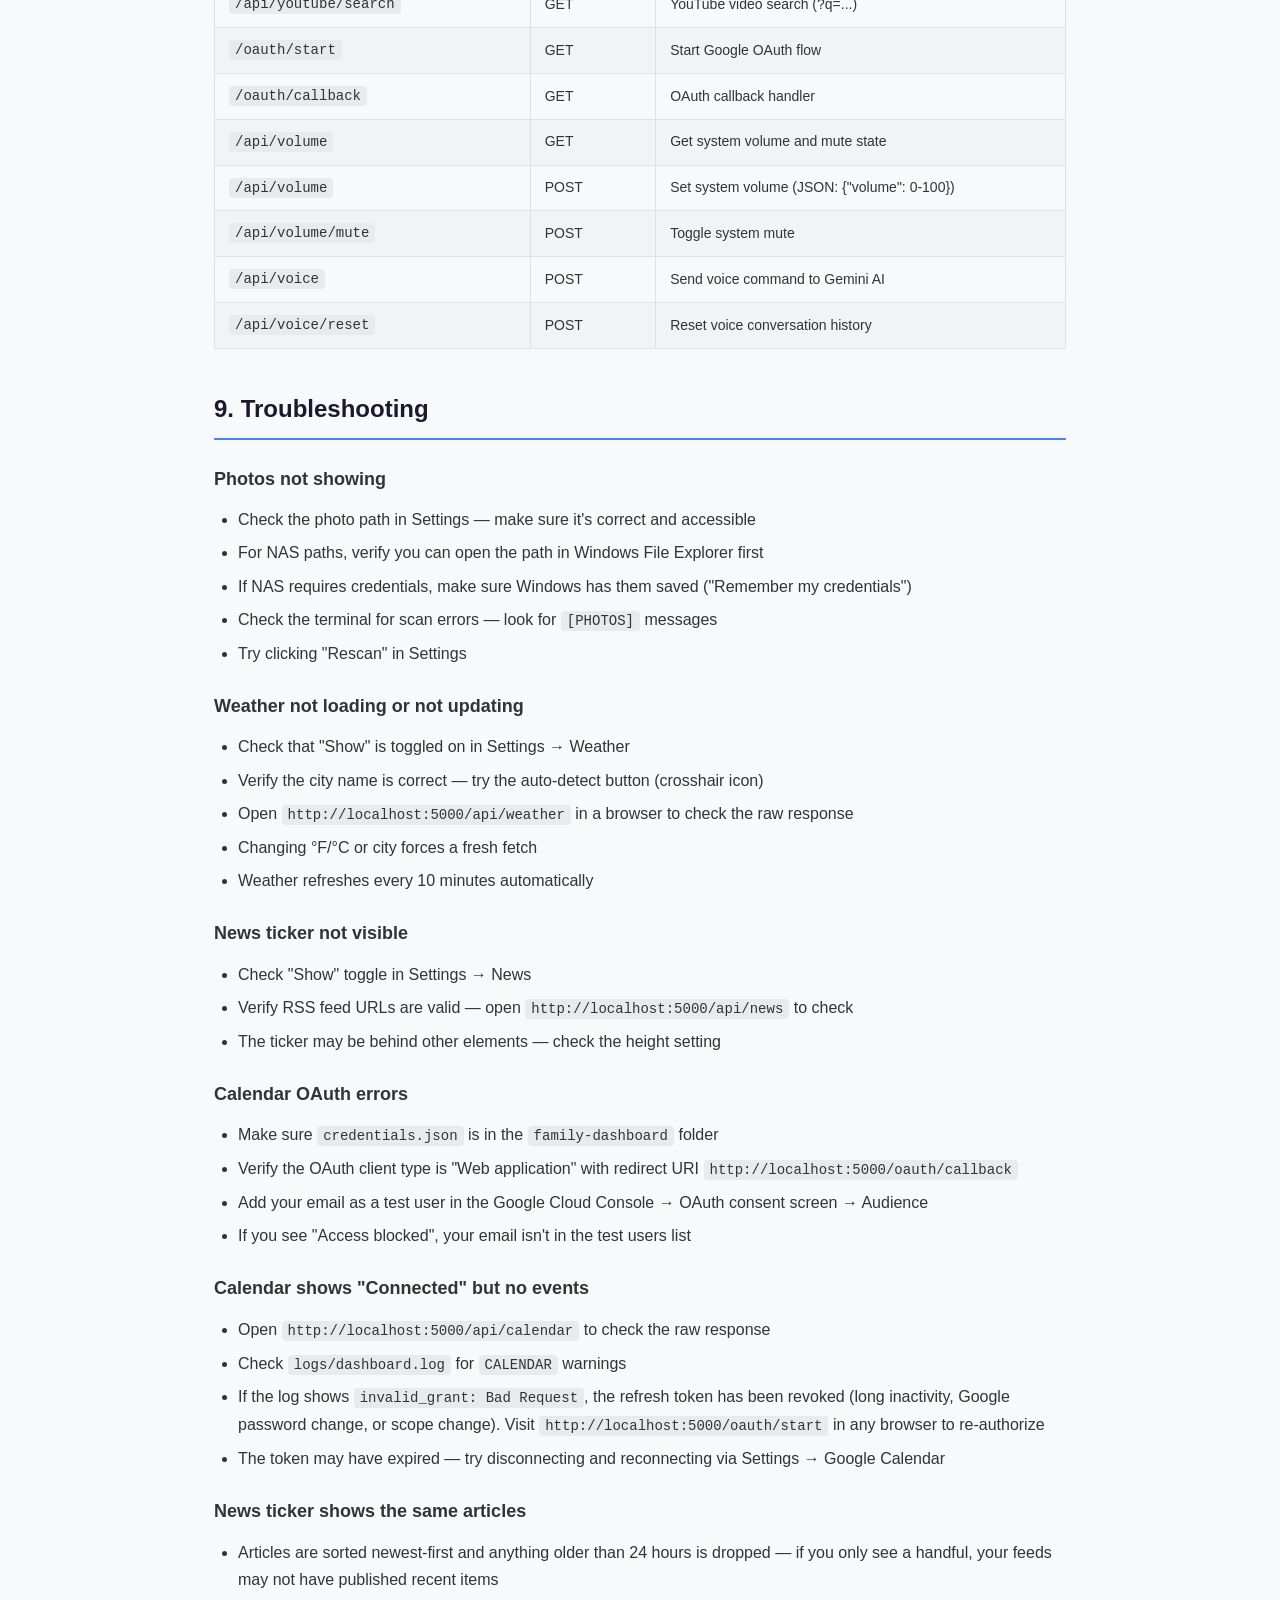
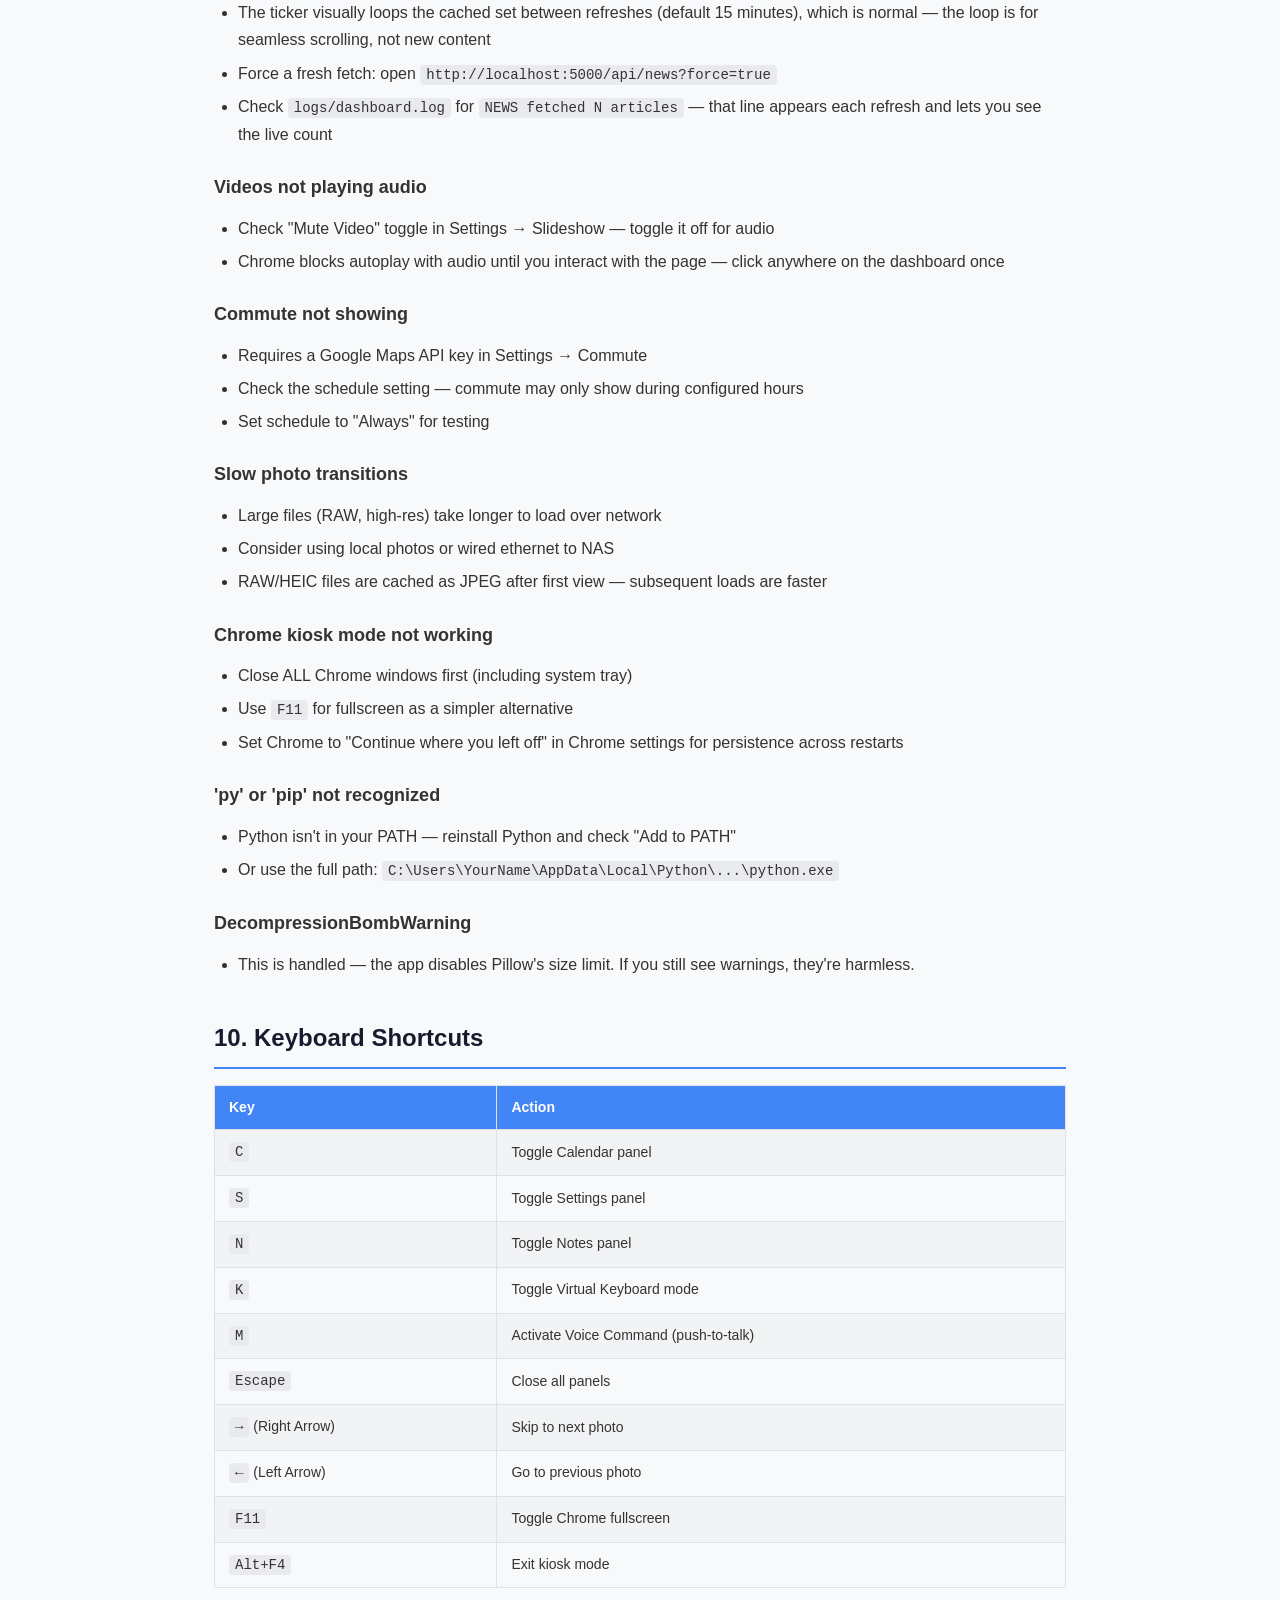
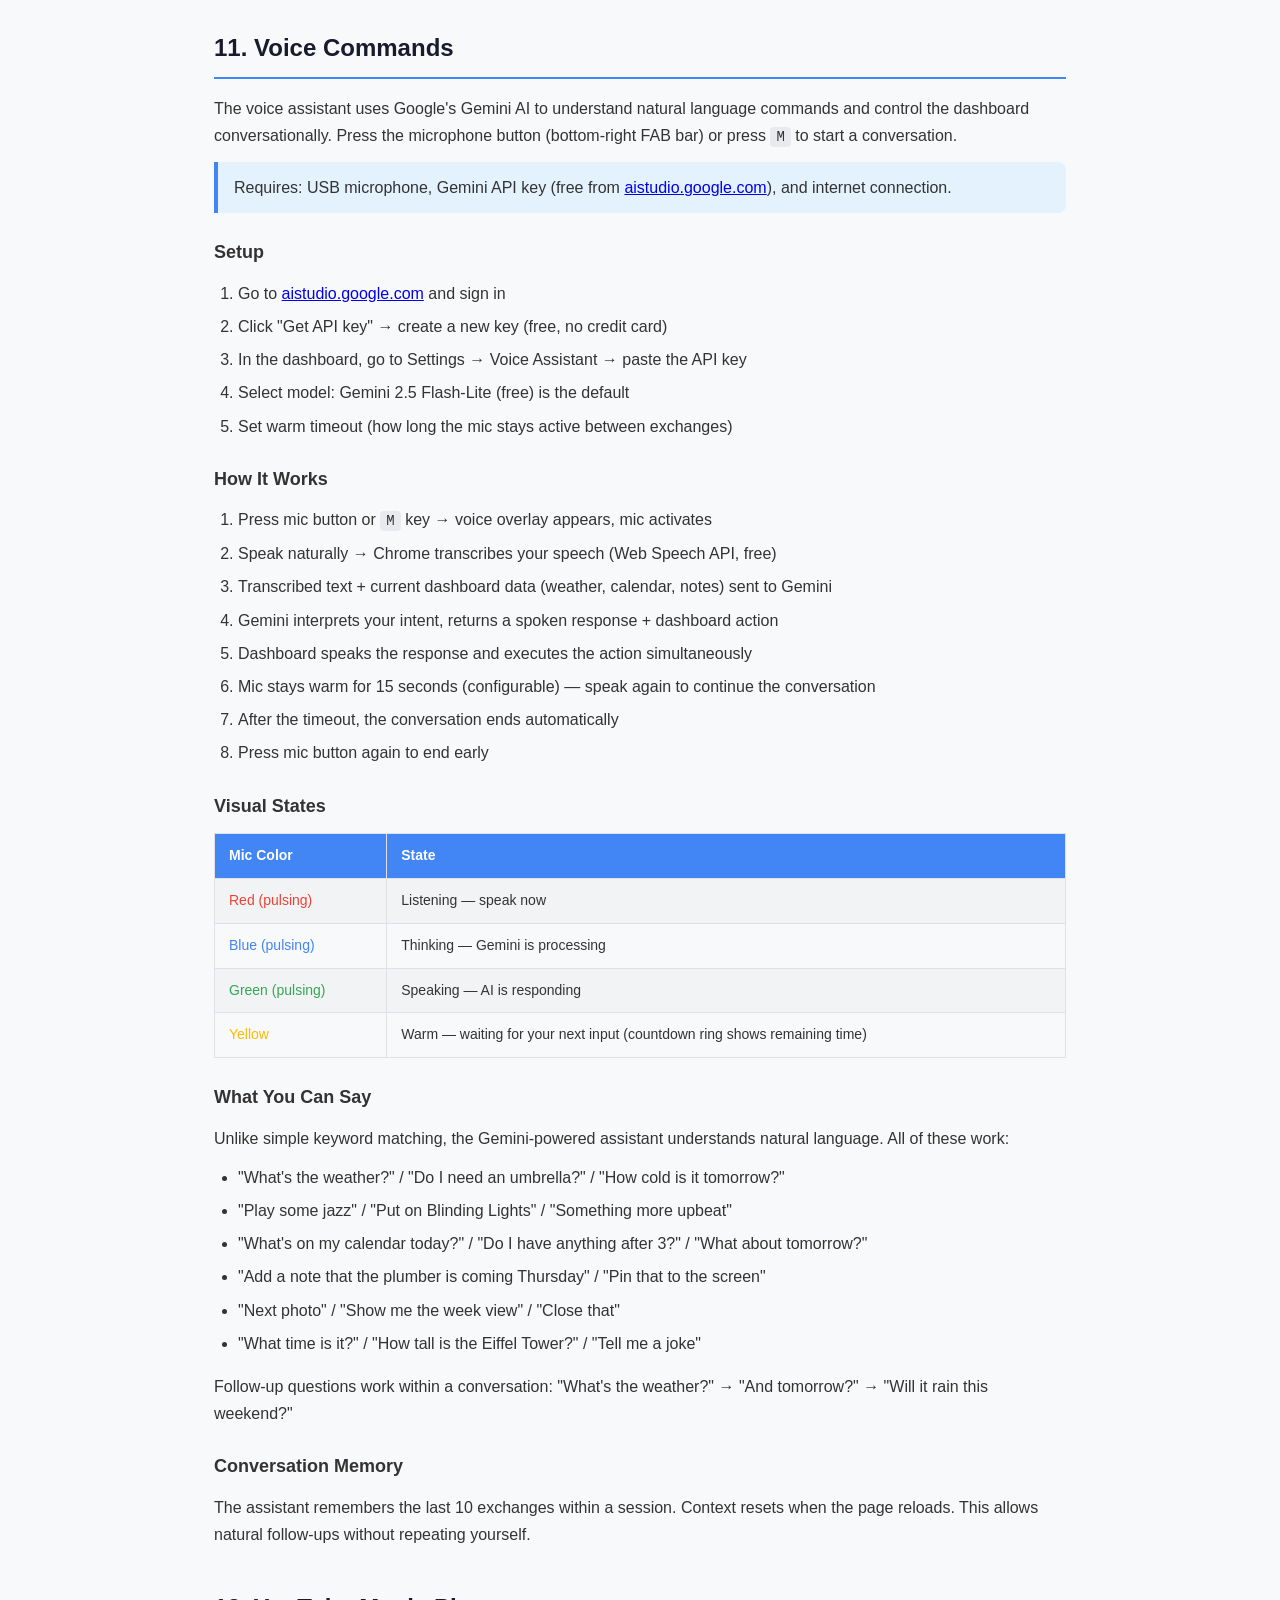
==== commit 5f269770: "docs: Refresh documentation.html to reflect current behavior - News section: correct defaults (heigh" ====
--- a/docs/documentation.html
+++ b/docs/documentation.html
@@ -107,19 +107,25 @@
 <h3>Step 2: Install Dependencies</h3>
 <pre><code>cd D:\family-dashboard
 py -m pip install -r requirements.txt</code></pre>
-
-<h3>Step 3: Run the App</h3>
+<div class="note">If you upgrade an existing install (e.g., <code>git pull</code>) and see <code>ModuleNotFoundError</code>, re-run this step — new releases occasionally add packages.</div>
+
+<h3>Step 3: First-Time Config</h3>
+<p>Copy the example config to create your own:</p>
+<pre><code>copy config.example.json config.json</code></pre>
+<p>You can leave the defaults for now — every setting is editable in the in-app Settings panel.</p>
+
+<h3>Step 4: Run the App</h3>
 <pre><code>py app.py</code></pre>
-<p>Open Chrome and navigate to <code>http://localhost:5000</code>. Press <code>F11</code> for fullscreen.</p>
-
-<h3>Step 4: Configure</h3>
+<p>The server runs under <code>waitress</code> on port 5000. Open Chrome and navigate to <code>http://localhost:5000</code>. Press <code>F11</code> for fullscreen.</p>
+
+<h3>Step 5: Configure</h3>
 <p>Click the gear icon (bottom-right, hover to reveal) to open Settings. Set your photo folder path and configure widgets.</p>
 
-<h3>Step 5: Auto-Start on Boot (Optional)</h3>
+<h3>Step 6: Auto-Start on Boot (Optional)</h3>
 <p>Double-click <code>setup.bat</code> to create a Windows startup shortcut. The app will launch automatically on login.</p>
 <p>Or use <code>start.bat</code> to manually launch the server + Chrome in kiosk mode.</p>
 
-<h3>Step 6: Remote Control</h3>
+<h3>Step 7: Remote Control</h3>
 <p>From any device on the same network, open <code>http://&lt;your-pc-ip&gt;:5000/remote</code> to access the phone remote.</p>
 
 <h2 id="google-setup">5. Google Cloud Setup</h2>
@@ -232,12 +238,14 @@
 <tr><th>Setting</th><th>Description</th><th>Default</th></tr>
 <tr><td>show</td><td>Show/hide news</td><td>true</td></tr>
 <tr><td>style</td><td>ticker (scrolling) or cards (stacked)</td><td>ticker</td></tr>
-<tr><td>height</td><td>Ticker bar height in pixels</td><td>58</td></tr>
-<tr><td>fontSize</td><td>Headline font size in pixels</td><td>18</td></tr>
-<tr><td>speed</td><td>Scroll speed: 60 (slow), 40 (normal), 25 (fast), 15 (very fast)</td><td>40</td></tr>
+<tr><td>height</td><td>Ticker bar height in pixels</td><td>42</td></tr>
+<tr><td>fontSize</td><td>Headline font size in pixels</td><td>14</td></tr>
+<tr><td>speed</td><td>Scroll speed in pixels per second (slider in Settings)</td><td>150</td></tr>
+<tr><td>font</td><td>Ticker font family</td><td>Outfit</td></tr>
 <tr><td>feeds</td><td>Array of RSS feed URLs</td><td>WSJ feeds</td></tr>
 <tr><td>refreshInterval</td><td>Minutes between feed refreshes</td><td>15</td></tr>
 </table>
+<div class="note">News articles are sorted newest-first (within 24 hours) and the cache is kept warm by a background thread, so refreshing the dashboard always shows recent items. Empty fetches don't poison the cache — if all feeds fail, the next call retries instead of caching an empty result.</div>
 
 <h3>Commute</h3>
 <table>
@@ -268,17 +276,22 @@
 
 <h3>File Structure</h3>
 <pre><code>family-dashboard/
-├── app.py                  # Flask backend server
+├── app.py                  # Flask backend (served by waitress in production)
 ├── config.json             # All settings (auto-saved)
 ├── credentials.json        # Google OAuth credentials (you provide)
 ├── token.json              # Google OAuth token (auto-generated)
+├── .secret_key             # Persisted Flask session key (auto-generated)
 ├── notes.json              # Saved notes (auto-generated)
 ├── requirements.txt        # Python dependencies
 ├── setup.bat               # Windows auto-start installer
 ├── start.bat               # Manual launch script
+├── CHANGELOG.md            # Version history
+├── CLAUDE.md               # Onboarding notes for AI coding agents / contributors
 ├── cache/
 │   ├── photo_manifest.json # Cached photo list with face data
 │   └── *.jpg               # Cached RAW/HEIC conversions
+├── logs/
+│   └── dashboard.log       # Rotating log file (5 MB × 3)
 ├── static/
 │   ├── app.js              # Frontend application logic
 │   └── styles.css          # UI styles
@@ -296,8 +309,9 @@
 <li><strong>Slideshow:</strong> Frontend cycles through manifest, renders <code>&lt;img&gt;</code> or <code>&lt;video&gt;</code> elements with <code>object-fit: cover</code> and <code>object-position</code> based on face detection data.</li>
 <li><strong>Settings:</strong> Frontend reads/writes <code>/api/config</code> → Flask persists to <code>config.json</code> → changes apply live without page reload.</li>
 <li><strong>Weather:</strong> Backend fetches from Open-Meteo API every 10 minutes, caches response.</li>
-<li><strong>News:</strong> Backend fetches RSS feeds, parses with feedparser, shuffles articles from all sources.</li>
+<li><strong>News:</strong> Backend fetches RSS feeds with conditional GET (etag/If-Modified-Since), drops articles older than 24h, sorts newest-first, and caches the result. A background thread keeps the cache warm based on the configured refresh interval.</li>
 <li><strong>Calendar:</strong> Agenda view uses Google Calendar API (OAuth). Week/month views use Google Calendar embed iframe.</li>
+<li><strong>Server:</strong> Production runs under <code>waitress</code> (8 threads) so a slow request — HEIC conversion, voice command, weather timeout — doesn't block other endpoints. Falls back to the Flask dev server only if waitress isn't installed.</li>
 </ol>
 
 <h3>Supported File Formats</h3>
@@ -385,8 +399,17 @@
 <h3>Calendar shows "Connected" but no events</h3>
 <ul>
 <li>Open <code>http://localhost:5000/api/calendar</code> to check the raw response</li>
-<li>Check the terminal for <code>[CALENDAR] Error:</code> messages</li>
-<li>The token may have expired — try disconnecting and reconnecting</li>
+<li>Check <code>logs/dashboard.log</code> for <code>CALENDAR</code> warnings</li>
+<li>If the log shows <code>invalid_grant: Bad Request</code>, the refresh token has been revoked (long inactivity, Google password change, or scope change). Visit <code>http://localhost:5000/oauth/start</code> in any browser to re-authorize</li>
+<li>The token may have expired — try disconnecting and reconnecting via Settings → Google Calendar</li>
+</ul>
+
+<h3>News ticker shows the same articles</h3>
+<ul>
+<li>Articles are sorted newest-first and anything older than 24 hours is dropped — if you only see a handful, your feeds may not have published recent items</li>
+<li>The ticker visually loops the cached set between refreshes (default 15 minutes), which is normal — the loop is for seamless scrolling, not new content</li>
+<li>Force a fresh fetch: open <code>http://localhost:5000/api/news?force=true</code></li>
+<li>Check <code>logs/dashboard.log</code> for <code>NEWS fetched N articles</code> — that line appears each refresh and lets you see the live count</li>
 </ul>
 
 <h3>Videos not playing audio</h3>
@@ -437,6 +460,7 @@
 <tr><td><code>M</code></td><td>Activate Voice Command (push-to-talk)</td></tr>
 <tr><td><code>Escape</code></td><td>Close all panels</td></tr>
 <tr><td><code>→</code> (Right Arrow)</td><td>Skip to next photo</td></tr>
+<tr><td><code>←</code> (Left Arrow)</td><td>Go to previous photo</td></tr>
 <tr><td><code>F11</code></td><td>Toggle Chrome fullscreen</td></tr>
 <tr><td><code>Alt+F4</code></td><td>Exit kiosk mode</td></tr>
 </table>
@@ -605,7 +629,7 @@
 </ul>
 <p>All actions execute on the dashboard in real-time via the Gemini voice API.</p>
 
-<p style="margin-top:40px;color:#999;font-size:12px;">Family Dashboard v2.1 — Updated April 2026 — Playback Controls, System Volume, Service Status, Smart Scaling</p>
+<p style="margin-top:40px;color:#999;font-size:12px;">Family Dashboard v2.2 — Updated May 2026 — waitress production server, news pipeline (newest-first, conditional GET, background refresh), portrait-pair slideshow fix, persisted session key, hardened concurrency.</p>
 
 </div>
 </body>
